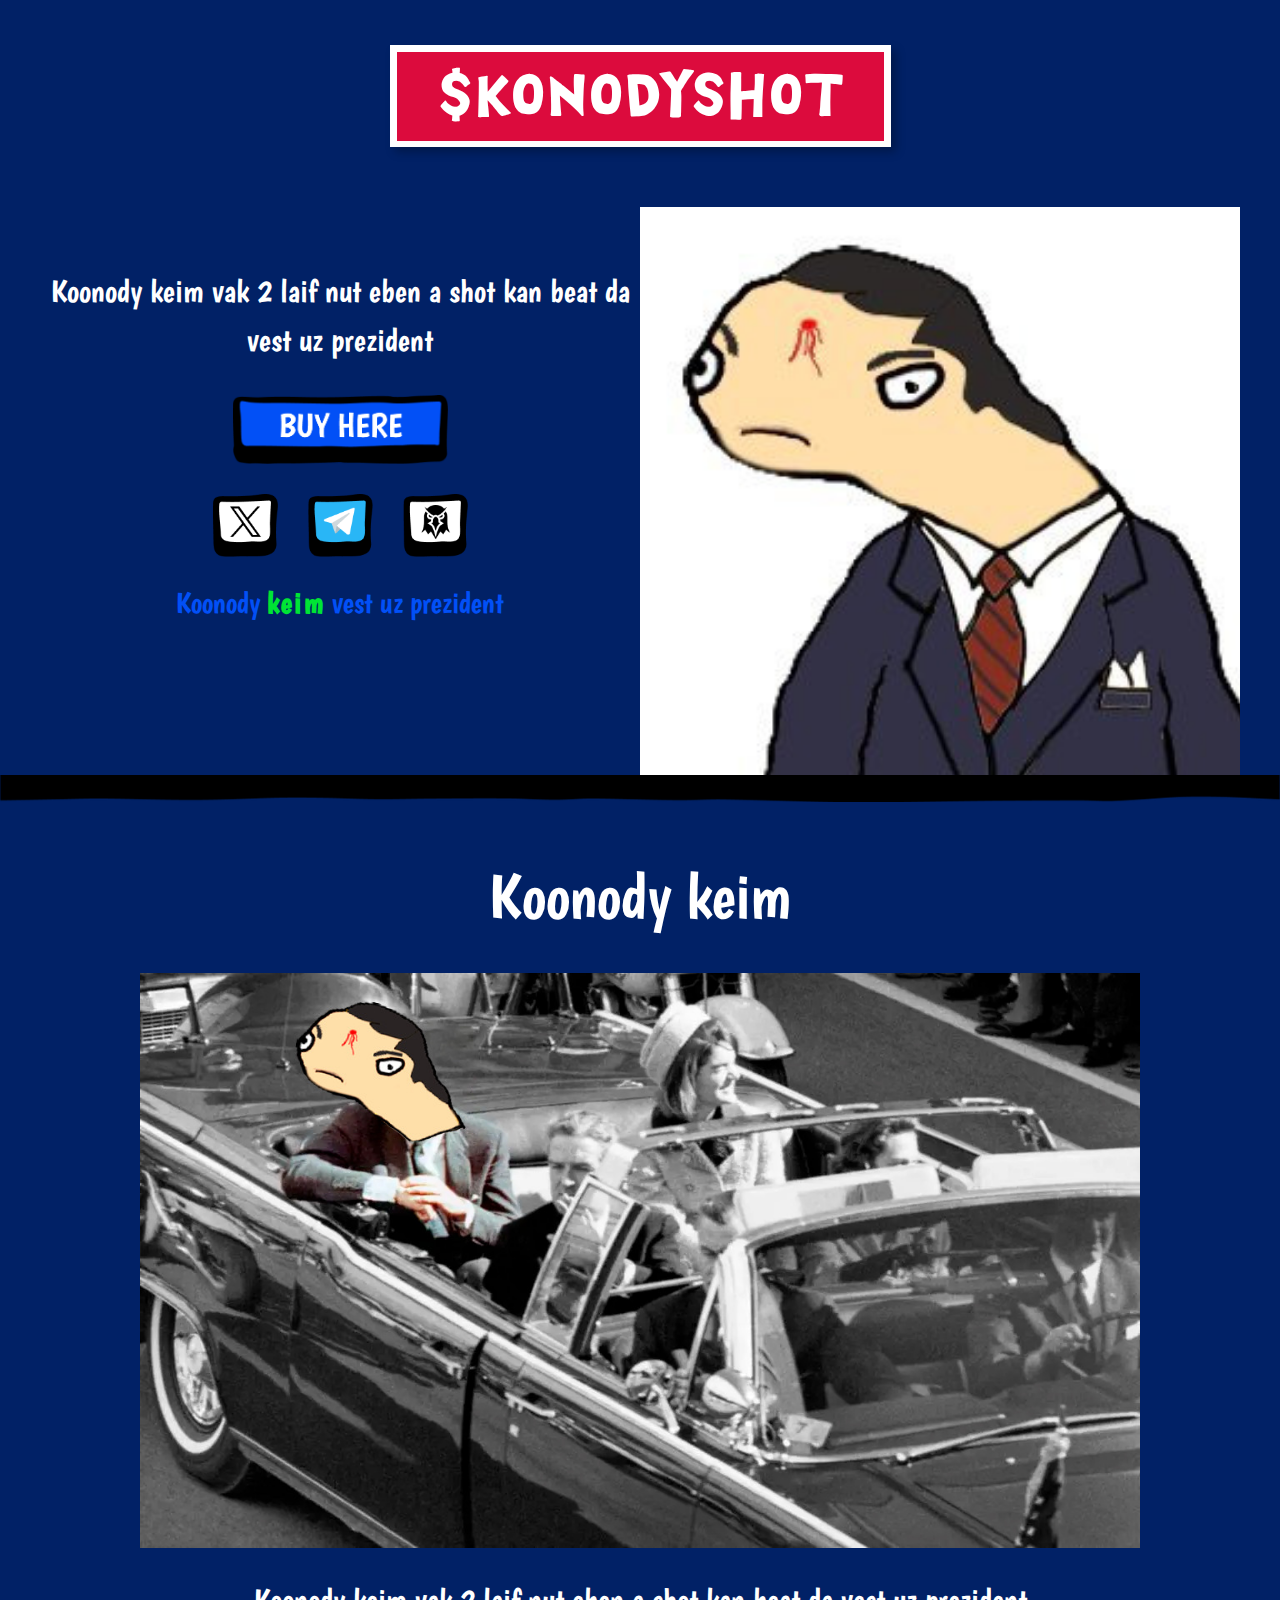
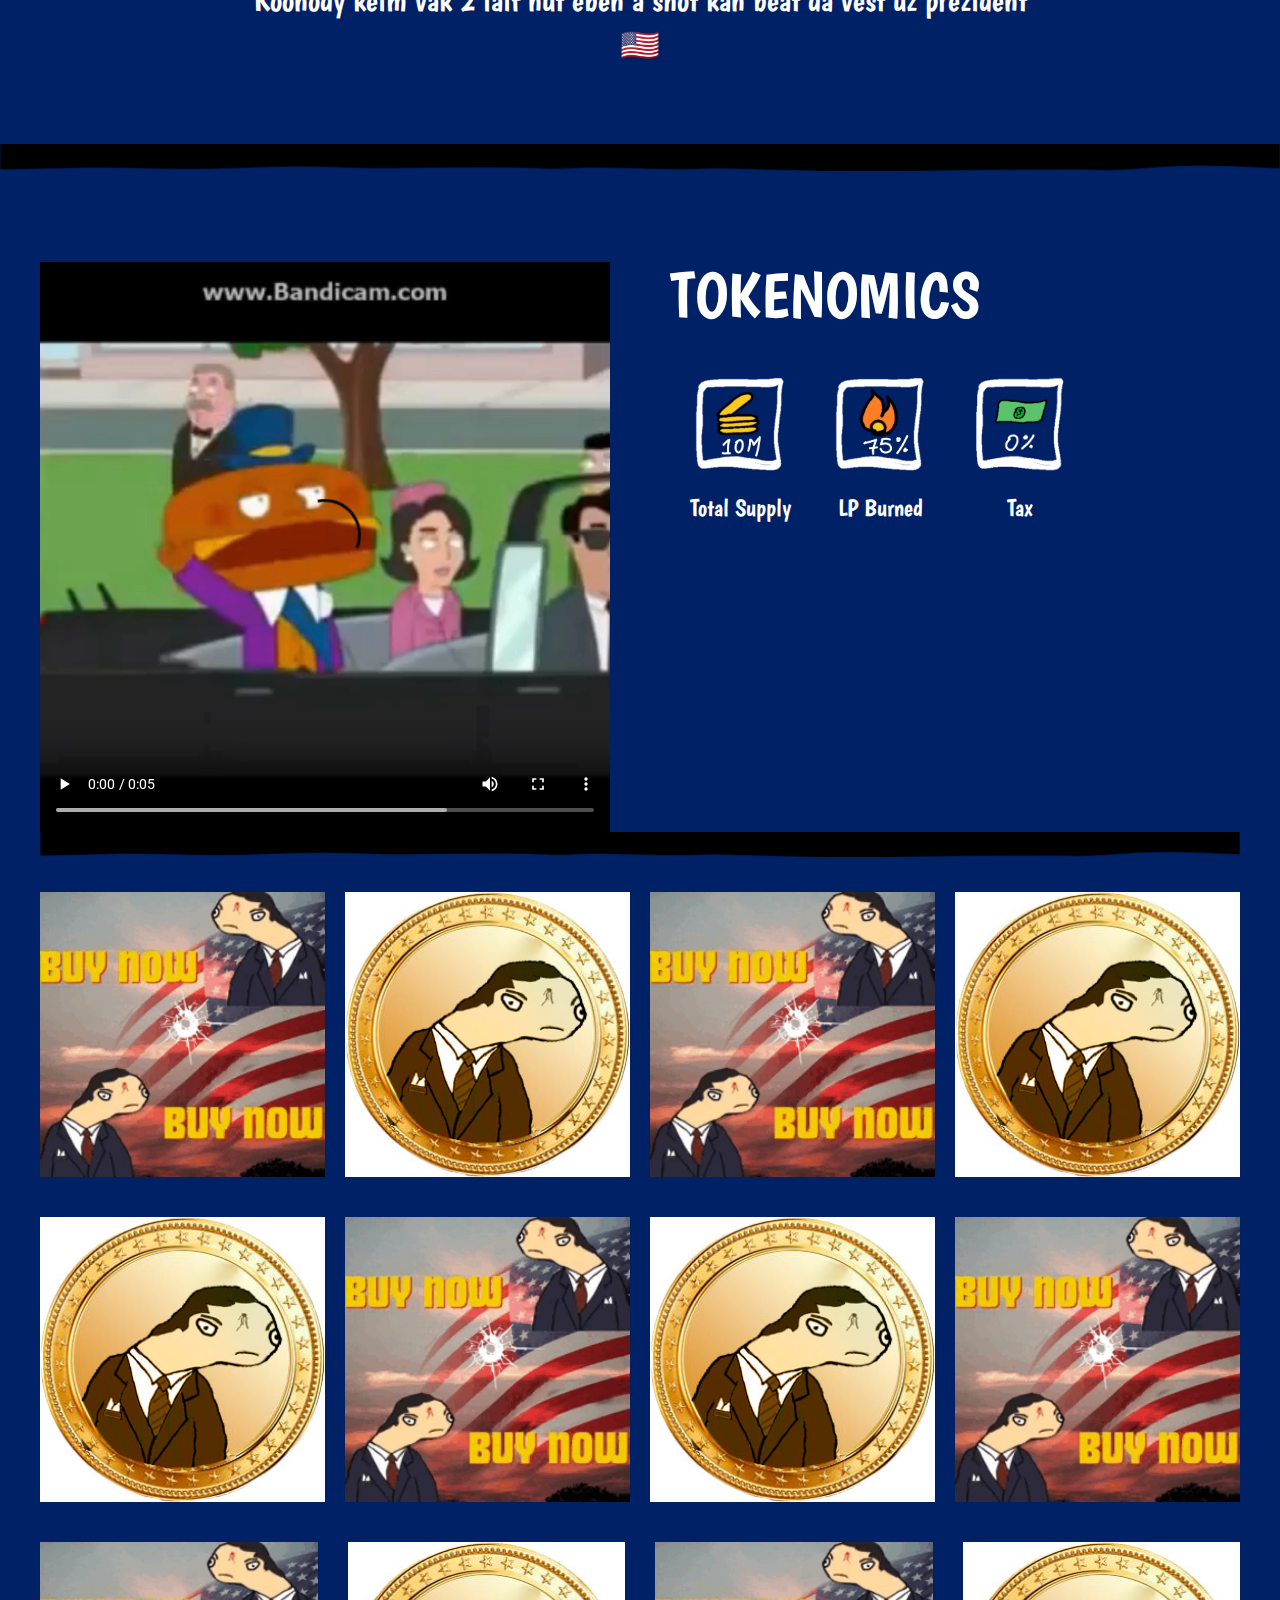
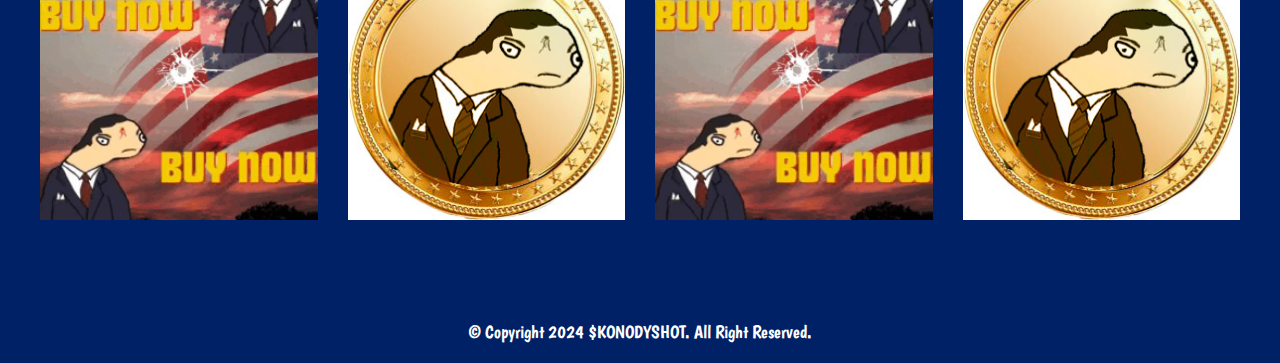
==== index.html @ bd37e70f "Add files via upload" ====
<!DOCTYPE html>
<html lang="en-US">


<!-- Added by HTTrack --><meta http-equiv="content-type" content="text/html;charset=UTF-8" /><!-- /Added by HTTrack -->
<head>
	<meta charset="UTF-8">
		<title>MAGAPUMP &#8211; Donald Pump</title>
<meta name='robots' content='max-image-preview:large' />
<link rel="alternate" type="application/rss+xml" title="MAGAPUMP &raquo; Feed" href="feed/index.html" />
<link rel="alternate" type="application/rss+xml" title="MAGAPUMP &raquo; Comments Feed" href="comments/feed/index.html" />
<script>
window._wpemojiSettings = {"baseUrl":"https:\/\/s.w.org\/images\/core\/emoji\/14.0.0\/72x72\/","ext":".png","svgUrl":"https:\/\/s.w.org\/images\/core\/emoji\/14.0.0\/svg\/","svgExt":".svg","source":{"concatemoji":"https:\/\/magapump.wtf\/wp-includes\/js\/wp-emoji-release.min.js?ver=6.4.3"}};
/*! This file is auto-generated */
!function(i,n){var o,s,e;function c(e){try{var t={supportTests:e,timestamp:(new Date).valueOf()};sessionStorage.setItem(o,JSON.stringify(t))}catch(e){}}function p(e,t,n){e.clearRect(0,0,e.canvas.width,e.canvas.height),e.fillText(t,0,0);var t=new Uint32Array(e.getImageData(0,0,e.canvas.width,e.canvas.height).data),r=(e.clearRect(0,0,e.canvas.width,e.canvas.height),e.fillText(n,0,0),new Uint32Array(e.getImageData(0,0,e.canvas.width,e.canvas.height).data));return t.every(function(e,t){return e===r[t]})}function u(e,t,n){switch(t){case"flag":return n(e,"\ud83c\udff3\ufe0f\u200d\u26a7\ufe0f","\ud83c\udff3\ufe0f\u200b\u26a7\ufe0f")?!1:!n(e,"\ud83c\uddfa\ud83c\uddf3","\ud83c\uddfa\u200b\ud83c\uddf3")&&!n(e,"\ud83c\udff4\udb40\udc67\udb40\udc62\udb40\udc65\udb40\udc6e\udb40\udc67\udb40\udc7f","\ud83c\udff4\u200b\udb40\udc67\u200b\udb40\udc62\u200b\udb40\udc65\u200b\udb40\udc6e\u200b\udb40\udc67\u200b\udb40\udc7f");case"emoji":return!n(e,"\ud83e\udef1\ud83c\udffb\u200d\ud83e\udef2\ud83c\udfff","\ud83e\udef1\ud83c\udffb\u200b\ud83e\udef2\ud83c\udfff")}return!1}function f(e,t,n){var r="undefined"!=typeof WorkerGlobalScope&&self instanceof WorkerGlobalScope?new OffscreenCanvas(300,150):i.createElement("canvas"),a=r.getContext("2d",{willReadFrequently:!0}),o=(a.textBaseline="top",a.font="600 32px Arial",{});return e.forEach(function(e){o[e]=t(a,e,n)}),o}function t(e){var t=i.createElement("script");t.src=e,t.defer=!0,i.head.appendChild(t)}"undefined"!=typeof Promise&&(o="wpEmojiSettingsSupports",s=["flag","emoji"],n.supports={everything:!0,everythingExceptFlag:!0},e=new Promise(function(e){i.addEventListener("DOMContentLoaded",e,{once:!0})}),new Promise(function(t){var n=function(){try{var e=JSON.parse(sessionStorage.getItem(o));if("object"==typeof e&&"number"==typeof e.timestamp&&(new Date).valueOf()<e.timestamp+604800&&"object"==typeof e.supportTests)return e.supportTests}catch(e){}return null}();if(!n){if("undefined"!=typeof Worker&&"undefined"!=typeof OffscreenCanvas&&"undefined"!=typeof URL&&URL.createObjectURL&&"undefined"!=typeof Blob)try{var e="postMessage("+f.toString()+"("+[JSON.stringify(s),u.toString(),p.toString()].join(",")+"));",r=new Blob([e],{type:"text/javascript"}),a=new Worker(URL.createObjectURL(r),{name:"wpTestEmojiSupports"});return void(a.onmessage=function(e){c(n=e.data),a.terminate(),t(n)})}catch(e){}c(n=f(s,u,p))}t(n)}).then(function(e){for(var t in e)n.supports[t]=e[t],n.supports.everything=n.supports.everything&&n.supports[t],"flag"!==t&&(n.supports.everythingExceptFlag=n.supports.everythingExceptFlag&&n.supports[t]);n.supports.everythingExceptFlag=n.supports.everythingExceptFlag&&!n.supports.flag,n.DOMReady=!1,n.readyCallback=function(){n.DOMReady=!0}}).then(function(){return e}).then(function(){var e;n.supports.everything||(n.readyCallback(),(e=n.source||{}).concatemoji?t(e.concatemoji):e.wpemoji&&e.twemoji&&(t(e.twemoji),t(e.wpemoji)))}))}((window,document),window._wpemojiSettings);
</script>
<style id='wp-emoji-styles-inline-css'>

	img.wp-smiley, img.emoji {
		display: inline !important;
		border: none !important;
		box-shadow: none !important;
		height: 1em !important;
		width: 1em !important;
		margin: 0 0.07em !important;
		vertical-align: -0.1em !important;
		background: none !important;
		padding: 0 !important;
	}
</style>
<style id='classic-theme-styles-inline-css'>
/*! This file is auto-generated */
.wp-block-button__link{color:#fff;background-color:#32373c;border-radius:9999px;box-shadow:none;text-decoration:none;padding:calc(.667em + 2px) calc(1.333em + 2px);font-size:1.125em}.wp-block-file__button{background:#32373c;color:#fff;text-decoration:none}
</style>
<style id='global-styles-inline-css'>
body{--wp--preset--color--black: #000000;--wp--preset--color--cyan-bluish-gray: #abb8c3;--wp--preset--color--white: #ffffff;--wp--preset--color--pale-pink: #f78da7;--wp--preset--color--vivid-red: #cf2e2e;--wp--preset--color--luminous-vivid-orange: #ff6900;--wp--preset--color--luminous-vivid-amber: #fcb900;--wp--preset--color--light-green-cyan: #7bdcb5;--wp--preset--color--vivid-green-cyan: #00d084;--wp--preset--color--pale-cyan-blue: #8ed1fc;--wp--preset--color--vivid-cyan-blue: #0693e3;--wp--preset--color--vivid-purple: #9b51e0;--wp--preset--gradient--vivid-cyan-blue-to-vivid-purple: linear-gradient(135deg,rgba(6,147,227,1) 0%,rgb(155,81,224) 100%);--wp--preset--gradient--light-green-cyan-to-vivid-green-cyan: linear-gradient(135deg,rgb(122,220,180) 0%,rgb(0,208,130) 100%);--wp--preset--gradient--luminous-vivid-amber-to-luminous-vivid-orange: linear-gradient(135deg,rgba(252,185,0,1) 0%,rgba(255,105,0,1) 100%);--wp--preset--gradient--luminous-vivid-orange-to-vivid-red: linear-gradient(135deg,rgba(255,105,0,1) 0%,rgb(207,46,46) 100%);--wp--preset--gradient--very-light-gray-to-cyan-bluish-gray: linear-gradient(135deg,rgb(238,238,238) 0%,rgb(169,184,195) 100%);--wp--preset--gradient--cool-to-warm-spectrum: linear-gradient(135deg,rgb(74,234,220) 0%,rgb(151,120,209) 20%,rgb(207,42,186) 40%,rgb(238,44,130) 60%,rgb(251,105,98) 80%,rgb(254,248,76) 100%);--wp--preset--gradient--blush-light-purple: linear-gradient(135deg,rgb(255,206,236) 0%,rgb(152,150,240) 100%);--wp--preset--gradient--blush-bordeaux: linear-gradient(135deg,rgb(254,205,165) 0%,rgb(254,45,45) 50%,rgb(107,0,62) 100%);--wp--preset--gradient--luminous-dusk: linear-gradient(135deg,rgb(255,203,112) 0%,rgb(199,81,192) 50%,rgb(65,88,208) 100%);--wp--preset--gradient--pale-ocean: linear-gradient(135deg,rgb(255,245,203) 0%,rgb(182,227,212) 50%,rgb(51,167,181) 100%);--wp--preset--gradient--electric-grass: linear-gradient(135deg,rgb(202,248,128) 0%,rgb(113,206,126) 100%);--wp--preset--gradient--midnight: linear-gradient(135deg,rgb(2,3,129) 0%,rgb(40,116,252) 100%);--wp--preset--font-size--small: 13px;--wp--preset--font-size--medium: 20px;--wp--preset--font-size--large: 36px;--wp--preset--font-size--x-large: 42px;--wp--preset--spacing--20: 0.44rem;--wp--preset--spacing--30: 0.67rem;--wp--preset--spacing--40: 1rem;--wp--preset--spacing--50: 1.5rem;--wp--preset--spacing--60: 2.25rem;--wp--preset--spacing--70: 3.38rem;--wp--preset--spacing--80: 5.06rem;--wp--preset--shadow--natural: 6px 6px 9px rgba(0, 0, 0, 0.2);--wp--preset--shadow--deep: 12px 12px 50px rgba(0, 0, 0, 0.4);--wp--preset--shadow--sharp: 6px 6px 0px rgba(0, 0, 0, 0.2);--wp--preset--shadow--outlined: 6px 6px 0px -3px rgba(255, 255, 255, 1), 6px 6px rgba(0, 0, 0, 1);--wp--preset--shadow--crisp: 6px 6px 0px rgba(0, 0, 0, 1);}:where(.is-layout-flex){gap: 0.5em;}:where(.is-layout-grid){gap: 0.5em;}body .is-layout-flow > .alignleft{float: left;margin-inline-start: 0;margin-inline-end: 2em;}body .is-layout-flow > .alignright{float: right;margin-inline-start: 2em;margin-inline-end: 0;}body .is-layout-flow > .aligncenter{margin-left: auto !important;margin-right: auto !important;}body .is-layout-constrained > .alignleft{float: left;margin-inline-start: 0;margin-inline-end: 2em;}body .is-layout-constrained > .alignright{float: right;margin-inline-start: 2em;margin-inline-end: 0;}body .is-layout-constrained > .aligncenter{margin-left: auto !important;margin-right: auto !important;}body .is-layout-constrained > :where(:not(.alignleft):not(.alignright):not(.alignfull)){max-width: var(--wp--style--global--content-size);margin-left: auto !important;margin-right: auto !important;}body .is-layout-constrained > .alignwide{max-width: var(--wp--style--global--wide-size);}body .is-layout-flex{display: flex;}body .is-layout-flex{flex-wrap: wrap;align-items: center;}body .is-layout-flex > *{margin: 0;}body .is-layout-grid{display: grid;}body .is-layout-grid > *{margin: 0;}:where(.wp-block-columns.is-layout-flex){gap: 2em;}:where(.wp-block-columns.is-layout-grid){gap: 2em;}:where(.wp-block-post-template.is-layout-flex){gap: 1.25em;}:where(.wp-block-post-template.is-layout-grid){gap: 1.25em;}.has-black-color{color: var(--wp--preset--color--black) !important;}.has-cyan-bluish-gray-color{color: var(--wp--preset--color--cyan-bluish-gray) !important;}.has-white-color{color: var(--wp--preset--color--white) !important;}.has-pale-pink-color{color: var(--wp--preset--color--pale-pink) !important;}.has-vivid-red-color{color: var(--wp--preset--color--vivid-red) !important;}.has-luminous-vivid-orange-color{color: var(--wp--preset--color--luminous-vivid-orange) !important;}.has-luminous-vivid-amber-color{color: var(--wp--preset--color--luminous-vivid-amber) !important;}.has-light-green-cyan-color{color: var(--wp--preset--color--light-green-cyan) !important;}.has-vivid-green-cyan-color{color: var(--wp--preset--color--vivid-green-cyan) !important;}.has-pale-cyan-blue-color{color: var(--wp--preset--color--pale-cyan-blue) !important;}.has-vivid-cyan-blue-color{color: var(--wp--preset--color--vivid-cyan-blue) !important;}.has-vivid-purple-color{color: var(--wp--preset--color--vivid-purple) !important;}.has-black-background-color{background-color: var(--wp--preset--color--black) !important;}.has-cyan-bluish-gray-background-color{background-color: var(--wp--preset--color--cyan-bluish-gray) !important;}.has-white-background-color{background-color: var(--wp--preset--color--white) !important;}.has-pale-pink-background-color{background-color: var(--wp--preset--color--pale-pink) !important;}.has-vivid-red-background-color{background-color: var(--wp--preset--color--vivid-red) !important;}.has-luminous-vivid-orange-background-color{background-color: var(--wp--preset--color--luminous-vivid-orange) !important;}.has-luminous-vivid-amber-background-color{background-color: var(--wp--preset--color--luminous-vivid-amber) !important;}.has-light-green-cyan-background-color{background-color: var(--wp--preset--color--light-green-cyan) !important;}.has-vivid-green-cyan-background-color{background-color: var(--wp--preset--color--vivid-green-cyan) !important;}.has-pale-cyan-blue-background-color{background-color: var(--wp--preset--color--pale-cyan-blue) !important;}.has-vivid-cyan-blue-background-color{background-color: var(--wp--preset--color--vivid-cyan-blue) !important;}.has-vivid-purple-background-color{background-color: var(--wp--preset--color--vivid-purple) !important;}.has-black-border-color{border-color: var(--wp--preset--color--black) !important;}.has-cyan-bluish-gray-border-color{border-color: var(--wp--preset--color--cyan-bluish-gray) !important;}.has-white-border-color{border-color: var(--wp--preset--color--white) !important;}.has-pale-pink-border-color{border-color: var(--wp--preset--color--pale-pink) !important;}.has-vivid-red-border-color{border-color: var(--wp--preset--color--vivid-red) !important;}.has-luminous-vivid-orange-border-color{border-color: var(--wp--preset--color--luminous-vivid-orange) !important;}.has-luminous-vivid-amber-border-color{border-color: var(--wp--preset--color--luminous-vivid-amber) !important;}.has-light-green-cyan-border-color{border-color: var(--wp--preset--color--light-green-cyan) !important;}.has-vivid-green-cyan-border-color{border-color: var(--wp--preset--color--vivid-green-cyan) !important;}.has-pale-cyan-blue-border-color{border-color: var(--wp--preset--color--pale-cyan-blue) !important;}.has-vivid-cyan-blue-border-color{border-color: var(--wp--preset--color--vivid-cyan-blue) !important;}.has-vivid-purple-border-color{border-color: var(--wp--preset--color--vivid-purple) !important;}.has-vivid-cyan-blue-to-vivid-purple-gradient-background{background: var(--wp--preset--gradient--vivid-cyan-blue-to-vivid-purple) !important;}.has-light-green-cyan-to-vivid-green-cyan-gradient-background{background: var(--wp--preset--gradient--light-green-cyan-to-vivid-green-cyan) !important;}.has-luminous-vivid-amber-to-luminous-vivid-orange-gradient-background{background: var(--wp--preset--gradient--luminous-vivid-amber-to-luminous-vivid-orange) !important;}.has-luminous-vivid-orange-to-vivid-red-gradient-background{background: var(--wp--preset--gradient--luminous-vivid-orange-to-vivid-red) !important;}.has-very-light-gray-to-cyan-bluish-gray-gradient-background{background: var(--wp--preset--gradient--very-light-gray-to-cyan-bluish-gray) !important;}.has-cool-to-warm-spectrum-gradient-background{background: var(--wp--preset--gradient--cool-to-warm-spectrum) !important;}.has-blush-light-purple-gradient-background{background: var(--wp--preset--gradient--blush-light-purple) !important;}.has-blush-bordeaux-gradient-background{background: var(--wp--preset--gradient--blush-bordeaux) !important;}.has-luminous-dusk-gradient-background{background: var(--wp--preset--gradient--luminous-dusk) !important;}.has-pale-ocean-gradient-background{background: var(--wp--preset--gradient--pale-ocean) !important;}.has-electric-grass-gradient-background{background: var(--wp--preset--gradient--electric-grass) !important;}.has-midnight-gradient-background{background: var(--wp--preset--gradient--midnight) !important;}.has-small-font-size{font-size: var(--wp--preset--font-size--small) !important;}.has-medium-font-size{font-size: var(--wp--preset--font-size--medium) !important;}.has-large-font-size{font-size: var(--wp--preset--font-size--large) !important;}.has-x-large-font-size{font-size: var(--wp--preset--font-size--x-large) !important;}
.wp-block-navigation a:where(:not(.wp-element-button)){color: inherit;}
:where(.wp-block-post-template.is-layout-flex){gap: 1.25em;}:where(.wp-block-post-template.is-layout-grid){gap: 1.25em;}
:where(.wp-block-columns.is-layout-flex){gap: 2em;}:where(.wp-block-columns.is-layout-grid){gap: 2em;}
.wp-block-pullquote{font-size: 1.5em;line-height: 1.6;}
</style>
<link rel='stylesheet' id='hello-elementor-css' href='wp-content/themes/hello-elementor/style.min41fe.css?ver=3.0.1' media='all' />
<link rel='stylesheet' id='hello-elementor-theme-style-css' href='wp-content/themes/hello-elementor/theme.min41fe.css?ver=3.0.1' media='all' />
<link rel='stylesheet' id='hello-elementor-header-footer-css' href='wp-content/themes/hello-elementor/header-footer.min41fe.css?ver=3.0.1' media='all' />
<link rel='stylesheet' id='elementor-frontend-css' href='wp-content/plugins/elementor/assets/css/frontend-lite.min6e54.css?ver=3.19.4' media='all' />
<link rel='stylesheet' id='elementor-post-11-css' href='wp-content/uploads/elementor/css/post-114b85.css?ver=1712660094' media='all' />
<link rel='stylesheet' id='swiper-css' href='wp-content/plugins/elementor/assets/lib/swiper/v8/css/swiper.min94a4.css?ver=8.4.5' media='all' />
<link rel='stylesheet' id='elementor-pro-css' href='wp-content/plugins/elementor-pro/assets/css/frontend-lite.min34a7.css?ver=3.19.2' media='all' />
<link rel='stylesheet' id='elementor-global-css' href='wp-content/uploads/elementor/css/global4b85.css?ver=1712660094' media='all' />
<link rel='stylesheet' id='elementor-post-8-css' href='wp-content/uploads/elementor/css/post-84b85.css?ver=1712660094' media='all' />
<link rel='stylesheet' id='hello-elementor-child-style-css' href='wp-content/themes/hello-theme-child-master/style001e.css?ver=2.0.0' media='all' />
<link rel='stylesheet' id='google-fonts-1-css' href='https://fonts.googleapis.com/css?family=Roboto%3A100%2C100italic%2C200%2C200italic%2C300%2C300italic%2C400%2C400italic%2C500%2C500italic%2C600%2C600italic%2C700%2C700italic%2C800%2C800italic%2C900%2C900italic%7CRoboto+Slab%3A100%2C100italic%2C200%2C200italic%2C300%2C300italic%2C400%2C400italic%2C500%2C500italic%2C600%2C600italic%2C700%2C700italic%2C800%2C800italic%2C900%2C900italic%7CBoogaloo%3A100%2C100italic%2C200%2C200italic%2C300%2C300italic%2C400%2C400italic%2C500%2C500italic%2C600%2C600italic%2C700%2C700italic%2C800%2C800italic%2C900%2C900italic&amp;display=swap&amp;ver=6.4.3' media='all' />
<link rel="preconnect" href="https://fonts.gstatic.com/" crossorigin><link rel="https://api.w.org/" href="wp-json/index.html" /><link rel="alternate" type="application/json" href="wp-json/wp/v2/pages/8.json" /><link rel="EditURI" type="application/rsd+xml" title="RSD" href="xmlrpc0db0.php?rsd" />
<meta name="generator" content="WordPress 6.4.3" />
<link rel="canonical" href="index.html" />
<link rel='shortlink' href='index.html' />
<link rel="alternate" type="application/json+oembed" href="wp-json/oembed/1.0/embedca41.json?url=https%3A%2F%2Fmagapump.wtf%2F" />
<link rel="alternate" type="text/xml+oembed" href="wp-json/oembed/1.0/embed801a?url=https%3A%2F%2Fmagapump.wtf%2F&amp;format=xml" />
<meta name="generator" content="Elementor 3.19.4; features: e_optimized_assets_loading, e_optimized_css_loading, e_font_icon_svg, additional_custom_breakpoints, block_editor_assets_optimize, e_image_loading_optimization; settings: css_print_method-external, google_font-enabled, font_display-swap">
<link rel="icon" href="wp-content/uploads/2024/04/logo-1-1.png" sizes="32x32" />
<link rel="icon" href="wp-content/uploads/2024/04/logo-1-1.png" sizes="192x192" />
<link rel="apple-touch-icon" href="wp-content/uploads/2024/04/logo-1-1.png" />
<meta name="msapplication-TileImage" content="https://magapump.wtf/wp-content/uploads/2024/04/logo-1-1.png" />
	<meta name="viewport" content="width=device-width, initial-scale=1.0, viewport-fit=cover" /></head>
<body class="home page-template page-template-elementor_canvas page page-id-8 wp-custom-logo elementor-default elementor-template-canvas elementor-kit-11 elementor-page elementor-page-8">
			<div data-elementor-type="wp-page" data-elementor-id="8" class="elementor elementor-8" data-elementor-post-type="page">
				<div class="elementor-element elementor-element-1071199 e-flex e-con-boxed e-con e-parent" data-id="1071199" data-element_type="container" data-settings="{&quot;background_background&quot;:&quot;classic&quot;,&quot;content_width&quot;:&quot;boxed&quot;}" data-core-v316-plus="true">
					<div class="e-con-inner">
				<div class="elementor-element elementor-element-340c7c5 elementor-widget__width-auto elementor-invisible elementor-widget elementor-widget-heading" data-id="340c7c5" data-element_type="widget" data-settings="{&quot;_animation&quot;:&quot;rubberBand&quot;}" data-widget_type="heading.default">
				<div class="elementor-widget-container">
			<style>/*! elementor - v3.19.0 - 28-02-2024 */
.elementor-heading-title{padding:0;margin:0;line-height:1}.elementor-widget-heading .elementor-heading-title[class*=elementor-size-]>a{color:inherit;font-size:inherit;line-height:inherit}.elementor-widget-heading .elementor-heading-title.elementor-size-small{font-size:15px}.elementor-widget-heading .elementor-heading-title.elementor-size-medium{font-size:19px}.elementor-widget-heading .elementor-heading-title.elementor-size-large{font-size:29px}.elementor-widget-heading .elementor-heading-title.elementor-size-xl{font-size:39px}.elementor-widget-heading .elementor-heading-title.elementor-size-xxl{font-size:59px}</style><h2 class="elementor-heading-title elementor-size-default">$KONODYSHOT


</h2>		</div>
				</div>
		<div class="elementor-element elementor-element-a74aba4 e-flex e-con-boxed e-con e-child" data-id="a74aba4" data-element_type="container" data-settings="{&quot;content_width&quot;:&quot;boxed&quot;}">
					<div class="e-con-inner">
		<div class="elementor-element elementor-element-86e2d4b e-con-full e-flex e-con e-child" data-id="86e2d4b" data-element_type="container" data-settings="{&quot;content_width&quot;:&quot;full&quot;}">
				<div class="elementor-element elementor-element-94b6834 elementor-widget__width-inherit elementor-widget-mobile__width-inherit elementor-widget elementor-widget-heading" data-id="94b6834" data-element_type="widget" data-widget_type="heading.default">
				<div class="elementor-widget-container">
			<h2 class="elementor-heading-title elementor-size-default">Koonody keim vak 2 laif nut eben a shot kan beat da vest uz prezident</h2>		</div>
				</div>
				<div class="elementor-element elementor-element-8948351 elementor-invisible elementor-widget elementor-widget-image" data-id="8948351" data-element_type="widget" data-settings="{&quot;_animation&quot;:&quot;bounceIn&quot;}" data-widget_type="image.default">
				<div class="elementor-widget-container">
			<style>/*! elementor - v3.19.0 - 28-02-2024 */
.elementor-widget-image{text-align:center}.elementor-widget-image a{display:inline-block}.elementor-widget-image a img[src$=".svg"]{width:48px}.elementor-widget-image img{vertical-align:middle;display:inline-block}</style>											<a href="https://raydium.io/swap/" target="_blank">
							<img fetchpriority="high" decoding="async" width="459" height="147" src="wp-content/uploads/2024/03/trumpinme-CTA.png" class="elementor-animation-shrink attachment-large size-large wp-image-90" alt="" srcset="" sizes="(max-width: 459px) 100vw, 459px" />								</a>
													</div>
				</div>
		<div class="elementor-element elementor-element-54f4ca2 e-flex e-con-boxed e-con e-child" data-id="54f4ca2" data-element_type="container" data-settings="{&quot;content_width&quot;:&quot;boxed&quot;}">
					<div class="e-con-inner">
				<div class="elementor-element elementor-element-4c1f97d elementor-widget__width-auto elementor-widget elementor-widget-image" data-id="4c1f97d" data-element_type="widget" data-widget_type="image.default">
				<div class="elementor-widget-container">
														<a href="https://twitter.com/koonodyshotSol" target="_blank">
							<img decoding="async" width="94" height="92" src="wp-content/uploads/2024/03/icon01.png" class="elementor-animation-shrink attachment-large size-large wp-image-87" alt="" />								</a>
													</div>
				</div>
				<div class="elementor-element elementor-element-4e89827 elementor-widget__width-auto elementor-widget elementor-widget-image" data-id="4e89827" data-element_type="widget" data-widget_type="image.default">
				<div class="elementor-widget-container">
														<a href="https://t.me/koonodyshotSol" target="_blank">
							<img decoding="async" width="95" height="92" src="wp-content/uploads/2024/03/icon03.png" class="elementor-animation-shrink attachment-large size-large wp-image-88" alt="" />								</a>
													</div>
				</div>
				<div class="elementor-element elementor-element-5e4f6a5 elementor-widget__width-auto elementor-widget elementor-widget-image" data-id="5e4f6a5" data-element_type="widget" data-widget_type="image.default">
				<div class="elementor-widget-container">
														<a href="https://dexscreener.com/solana" target="_blank">
							<img loading="lazy" decoding="async" width="95" height="92" src="wp-content/uploads/2024/03/icon04.png" class="elementor-animation-shrink attachment-large size-large wp-image-89" alt="" />								</a>
													</div>
				</div>
					</div>
				</div>
				<div class="elementor-element elementor-element-287e4c1 elementor-headline--style-highlight elementor-widget elementor-widget-animated-headline" data-id="287e4c1" data-element_type="widget" data-settings="{&quot;marker&quot;:&quot;curly&quot;,&quot;highlighted_text&quot;:&quot;green &quot;,&quot;headline_style&quot;:&quot;highlight&quot;,&quot;loop&quot;:&quot;yes&quot;,&quot;highlight_animation_duration&quot;:1200,&quot;highlight_iteration_delay&quot;:8000}" data-widget_type="animated-headline.default">
				<div class="elementor-widget-container">
			<link rel="stylesheet" href="wp-content/plugins/elementor-pro/assets/css/widget-animated-headline.min.css">		<h3 class="elementor-headline">
					<span class="elementor-headline-plain-text elementor-headline-text-wrapper">Koonody</span>
				<span class="elementor-headline-dynamic-wrapper elementor-headline-text-wrapper">
					<span class="elementor-headline-dynamic-text elementor-headline-text-active">keim </span>
				</span>
					<span class="elementor-headline-plain-text elementor-headline-text-wrapper"> vest uz prezident</span>
					</h3>
				</div>
				</div>
				</div>
		<div class="elementor-element elementor-element-878505c e-con-full e-flex e-con e-child" data-id="878505c" data-element_type="container" data-settings="{&quot;content_width&quot;:&quot;full&quot;}">
				<div class="elementor-element elementor-element-5ad4170 premium-floating-effects-yes elementor-widget elementor-widget-image" data-id="5ad4170" data-element_type="widget" data-settings="{&quot;premium_fe_scale_switcher&quot;:&quot;yes&quot;,&quot;premium_fe_Xscale&quot;:{&quot;unit&quot;:&quot;px&quot;,&quot;size&quot;:&quot;&quot;,&quot;sizes&quot;:{&quot;from&quot;:1,&quot;to&quot;:1.1}},&quot;premium_fe_Yscale&quot;:{&quot;unit&quot;:&quot;px&quot;,&quot;size&quot;:&quot;&quot;,&quot;sizes&quot;:{&quot;from&quot;:1,&quot;to&quot;:1.1}},&quot;premium_fe_Xscale_tablet&quot;:{&quot;unit&quot;:&quot;px&quot;,&quot;size&quot;:&quot;&quot;,&quot;sizes&quot;:[]},&quot;premium_fe_Xscale_mobile&quot;:{&quot;unit&quot;:&quot;px&quot;,&quot;size&quot;:&quot;&quot;,&quot;sizes&quot;:[]},&quot;premium_fe_Yscale_tablet&quot;:{&quot;unit&quot;:&quot;px&quot;,&quot;size&quot;:&quot;&quot;,&quot;sizes&quot;:[]},&quot;premium_fe_Yscale_mobile&quot;:{&quot;unit&quot;:&quot;px&quot;,&quot;size&quot;:&quot;&quot;,&quot;sizes&quot;:[]},&quot;premium_fe_scale_duration&quot;:{&quot;unit&quot;:&quot;px&quot;,&quot;size&quot;:1000,&quot;sizes&quot;:[]},&quot;premium_fe_scale_delay&quot;:{&quot;unit&quot;:&quot;px&quot;,&quot;size&quot;:&quot;&quot;,&quot;sizes&quot;:[]},&quot;premium_fe_direction&quot;:&quot;alternate&quot;,&quot;premium_fe_loop&quot;:&quot;default&quot;,&quot;premium_fe_easing&quot;:&quot;easeInOutSine&quot;}" data-widget_type="image.default">
				<div class="elementor-widget-container">
													<img loading="lazy" decoding="async" width="640" height="640" src="wp-content/uploads/2024/04/logo.jpg" class="attachment-large size-large wp-image-327" alt="" srcset="" sizes="(max-width: 640px) 100vw, 640px" />													</div>
				</div>
				</div>
					</div>
				</div>
					</div>
				</div>
		<div class="elementor-element elementor-element-0635efc e-flex e-con-boxed e-con e-parent" data-id="0635efc" data-element_type="container" data-settings="{&quot;background_background&quot;:&quot;classic&quot;,&quot;content_width&quot;:&quot;boxed&quot;}" data-core-v316-plus="true">
					<div class="e-con-inner">
		<div class="elementor-element elementor-element-68ad12c e-flex e-con-boxed e-con e-child" data-id="68ad12c" data-element_type="container" data-settings="{&quot;content_width&quot;:&quot;boxed&quot;}">
					<div class="e-con-inner">
				<div class="elementor-element elementor-element-0a43122 elementor-widget elementor-widget-heading" data-id="0a43122" data-element_type="widget" data-widget_type="heading.default">
				<div class="elementor-widget-container">
			<h2 class="elementor-heading-title elementor-size-default">Koonody keim</h2>		</div>
				</div>
				<div class="elementor-element elementor-element-dcc616d elementor-widget elementor-widget-image" data-id="dcc616d" data-element_type="widget" data-widget_type="image.default">
				<div class="elementor-widget-container">
													<img loading="lazy" decoding="async" width="800" height="340" src="wp-content/uploads/2024/04/magapump-graph-1-1024x435.jpg" class="attachment-large size-large wp-image-357" alt="" srcset="" sizes="(max-width: 800px) 100vw, 800px" />													</div>
				</div>
				<div class="elementor-element elementor-element-3a1cec3 elementor-widget__width-initial elementor-widget elementor-widget-heading" data-id="3a1cec3" data-element_type="widget" data-widget_type="heading.default">
				<div class="elementor-widget-container">
			<h2 class="elementor-heading-title elementor-size-default">Koonody keim vak 2 laif nut eben a shot kan beat da vest uz prezident 🇺🇸</h2>		</div>
				</div>
					</div>
				</div>
					</div>
				</div>
		<div class="elementor-element elementor-element-c58f547 e-flex e-con-boxed e-con e-parent" data-id="c58f547" data-element_type="container" data-settings="{&quot;background_background&quot;:&quot;classic&quot;,&quot;content_width&quot;:&quot;boxed&quot;}" data-core-v316-plus="true">
					<div class="e-con-inner">
		<div class="elementor-element elementor-element-d12eb34 e-flex e-con-boxed e-con e-child" data-id="d12eb34" data-element_type="container" data-settings="{&quot;content_width&quot;:&quot;boxed&quot;}">
					<div class="e-con-inner">
				<div class="elementor-element elementor-element-118dba0 elementor-widget-tablet__width-initial elementor-widget elementor-widget-video" data-id="118dba0" data-element_type="widget" data-settings="{&quot;video_type&quot;:&quot;hosted&quot;,&quot;autoplay&quot;:&quot;yes&quot;,&quot;loop&quot;:&quot;yes&quot;,&quot;controls&quot;:&quot;yes&quot;}" data-widget_type="video.default">
				<div class="elementor-widget-container">
			<style>/*! elementor - v3.19.0 - 28-02-2024 */
.elementor-widget-video .elementor-widget-container{overflow:hidden;transform:translateZ(0)}.elementor-widget-video .elementor-wrapper{aspect-ratio:var(--video-aspect-ratio)}.elementor-widget-video .elementor-wrapper iframe,.elementor-widget-video .elementor-wrapper video{height:100%;width:100%;display:flex;border:none;background-color:#000}@supports not (aspect-ratio:1/1){.elementor-widget-video .elementor-wrapper{position:relative;overflow:hidden;height:0;padding-bottom:calc(100% / var(--video-aspect-ratio))}.elementor-widget-video .elementor-wrapper iframe,.elementor-widget-video .elementor-wrapper video{position:absolute;top:0;right:0;bottom:0;left:0}}.elementor-widget-video .elementor-open-inline .elementor-custom-embed-image-overlay{position:absolute;top:0;right:0;bottom:0;left:0;background-size:cover;background-position:50%}.elementor-widget-video .elementor-custom-embed-image-overlay{cursor:pointer;text-align:center}.elementor-widget-video .elementor-custom-embed-image-overlay:hover .elementor-custom-embed-play i{opacity:1}.elementor-widget-video .elementor-custom-embed-image-overlay img{display:block;width:100%;aspect-ratio:var(--video-aspect-ratio);-o-object-fit:cover;object-fit:cover;-o-object-position:center center;object-position:center center}@supports not (aspect-ratio:1/1){.elementor-widget-video .elementor-custom-embed-image-overlay{position:relative;overflow:hidden;height:0;padding-bottom:calc(100% / var(--video-aspect-ratio))}.elementor-widget-video .elementor-custom-embed-image-overlay img{position:absolute;top:0;right:0;bottom:0;left:0}}.elementor-widget-video .e-hosted-video .elementor-video{-o-object-fit:cover;object-fit:cover}.e-con-inner>.elementor-widget-video,.e-con>.elementor-widget-video{width:var(--container-widget-width);--flex-grow:var(--container-widget-flex-grow)}</style>		<div class="e-hosted-video elementor-wrapper elementor-open-inline">
					<video class="elementor-video" src="wp-content/uploads/2024/04/trump6.mp4" autoplay="" loop="" controls="" controlsList="nodownload"></video>
				</div>
				</div>
				</div>
					</div>
				</div>
		<div class="elementor-element elementor-element-05dd858 e-flex e-con-boxed e-con e-child" data-id="05dd858" data-element_type="container" data-settings="{&quot;content_width&quot;:&quot;boxed&quot;}">
					<div class="e-con-inner">
				<div class="elementor-element elementor-element-4536d4a elementor-widget elementor-widget-heading" data-id="4536d4a" data-element_type="widget" data-widget_type="heading.default">
				<div class="elementor-widget-container">
			<h2 class="elementor-heading-title elementor-size-default">TOKENOMICS</h2>		</div>
				</div>
		<div class="elementor-element elementor-element-fc48b57 e-flex e-con-boxed e-con e-child" data-id="fc48b57" data-element_type="container" data-settings="{&quot;content_width&quot;:&quot;boxed&quot;}">
					<div class="e-con-inner">
		<div class="elementor-element elementor-element-acb3982 e-flex e-con-boxed e-con e-child" data-id="acb3982" data-element_type="container" data-settings="{&quot;content_width&quot;:&quot;boxed&quot;}">
					<div class="e-con-inner">
				<div class="elementor-element elementor-element-7ce0965 elementor-widget elementor-widget-image" data-id="7ce0965" data-element_type="widget" data-widget_type="image.default">
				<div class="elementor-widget-container">
													<img loading="lazy" decoding="async" width="150" height="150" src="wp-content/uploads/2024/04/total-supply2.png" class="attachment-large size-large wp-image-388" alt="" />													</div>
				</div>
				<div class="elementor-element elementor-element-2582d3e elementor-widget elementor-widget-heading" data-id="2582d3e" data-element_type="widget" data-widget_type="heading.default">
				<div class="elementor-widget-container">
			<h2 class="elementor-heading-title elementor-size-default">Total Supply</h2>		</div>
				</div>
					</div>
				</div>
		<div class="elementor-element elementor-element-e357177 e-flex e-con-boxed e-con e-child" data-id="e357177" data-element_type="container" data-settings="{&quot;content_width&quot;:&quot;boxed&quot;}">
					<div class="e-con-inner">
				<div class="elementor-element elementor-element-06153d8 elementor-widget elementor-widget-image" data-id="06153d8" data-element_type="widget" data-widget_type="image.default">
				<div class="elementor-widget-container">
													<img loading="lazy" decoding="async" width="150" height="150" src="wp-content/uploads/2024/04/lpBurned2.png" class="attachment-large size-large wp-image-387" alt="" />													</div>
				</div>
				<div class="elementor-element elementor-element-a65c8e8 elementor-widget elementor-widget-heading" data-id="a65c8e8" data-element_type="widget" data-widget_type="heading.default">
				<div class="elementor-widget-container">
			<h2 class="elementor-heading-title elementor-size-default">LP Burned</h2>		</div>
				</div>
					</div>
				</div>
		<div class="elementor-element elementor-element-d9983cf e-flex e-con-boxed e-con e-child" data-id="d9983cf" data-element_type="container" data-settings="{&quot;content_width&quot;:&quot;boxed&quot;}">
					<div class="e-con-inner">
				<div class="elementor-element elementor-element-c2fb2b7 elementor-widget elementor-widget-image" data-id="c2fb2b7" data-element_type="widget" data-widget_type="image.default">
				<div class="elementor-widget-container">
													<img loading="lazy" decoding="async" width="256" height="256" src="wp-content/uploads/2024/03/tax.png" class="attachment-large size-large wp-image-182" alt="" srcset="" sizes="(max-width: 256px) 100vw, 256px" />													</div>
				</div>
				<div class="elementor-element elementor-element-2408c47 elementor-widget elementor-widget-heading" data-id="2408c47" data-element_type="widget" data-widget_type="heading.default">
				<div class="elementor-widget-container">
			<h2 class="elementor-heading-title elementor-size-default">Tax</h2>		</div>
				</div>
					</div>
				</div>
					</div>
				</div>
		<div class="elementor-element elementor-element-414f614 e-flex e-con-boxed e-con e-child" data-id="414f614" data-element_type="container" data-settings="{&quot;content_width&quot;:&quot;boxed&quot;}">
					<div class="e-con-inner">
				<div class="elementor-element elementor-element-50f2386 elementor-widget-mobile__width-inherit elementor-invisible elementor-widget elementor-widget-image" data-id="50f2386" data-element_type="widget" data-settings="{&quot;_animation&quot;:&quot;bounceIn&quot;}" data-widget_type="image.default">
				<div class="elementor-widget-container">
														<a href="https://raydium.io/swap/" target="_blank">
							<img fetchpriority="high" decoding="async" width="459" height="147" src="wp-content/uploads/2024/03/trumpinme-CTA.png" class="elementor-animation-shrink attachment-large size-large wp-image-90" alt="" srcset="" sizes="(max-width: 459px) 100vw, 459px" />								</a>
													</div>
				</div>
				<div class="elementor-element elementor-element-d9b33f9 elementor-widget__width-auto elementor-invisible elementor-widget elementor-widget-image" data-id="d9b33f9" data-element_type="widget" data-settings="{&quot;_animation&quot;:&quot;bounceIn&quot;}" data-widget_type="image.default">
				<div class="elementor-widget-container">
														<a href="https://twitter.com/koonodyshotSol" target="_blank">
							<img decoding="async" width="94" height="92" src="wp-content/uploads/2024/03/icon01.png" class="elementor-animation-shrink attachment-large size-large wp-image-87" alt="" />								</a>
													</div>
				</div>
				<div class="elementor-element elementor-element-ba213e6 elementor-widget__width-auto elementor-invisible elementor-widget elementor-widget-image" data-id="ba213e6" data-element_type="widget" data-settings="{&quot;_animation&quot;:&quot;bounceIn&quot;}" data-widget_type="image.default">
				<div class="elementor-widget-container">
														<a href="https://t.me/koonodyshotSol" target="_blank">
							<img decoding="async" width="95" height="92" src="wp-content/uploads/2024/03/icon03.png" class="elementor-animation-shrink attachment-large size-large wp-image-88" alt="" />								</a>
													</div>
				</div>
				<div class="elementor-element elementor-element-1e2400f elementor-widget__width-auto elementor-invisible elementor-widget elementor-widget-image" data-id="1e2400f" data-element_type="widget" data-settings="{&quot;_animation&quot;:&quot;bounceIn&quot;}" data-widget_type="image.default">
				<div class="elementor-widget-container">
														<a href="https://dexscreener.com/solana" target="_blank">
							<img loading="lazy" decoding="async" width="95" height="92" src="wp-content/uploads/2024/03/icon04.png" class="elementor-animation-shrink attachment-large size-large wp-image-89" alt="" />								</a>
													</div>
				</div>
					</div>
				</div>
					</div>
				</div>
					</div>
				</div>
		<div class="elementor-element elementor-element-6218c50 e-flex e-con-boxed e-con e-parent" data-id="6218c50" data-element_type="container" data-settings="{&quot;background_background&quot;:&quot;classic&quot;,&quot;content_width&quot;:&quot;boxed&quot;}" data-core-v316-plus="true">
					<div class="e-con-inner">
		<div class="elementor-element elementor-element-0a7892e e-flex e-con-boxed e-con e-child" data-id="0a7892e" data-element_type="container" data-settings="{&quot;background_background&quot;:&quot;classic&quot;,&quot;content_width&quot;:&quot;boxed&quot;}">
					<div class="e-con-inner">
		<div class="elementor-element elementor-element-29b1c29 e-flex e-con-boxed e-con e-child" data-id="29b1c29" data-element_type="container" data-settings="{&quot;content_width&quot;:&quot;boxed&quot;}">
					<div class="e-con-inner">
				<div class="elementor-element elementor-element-d5297f0 elementor-widget__width-auto elementor-widget elementor-widget-image" data-id="d5297f0" data-element_type="widget" data-widget_type="image.default">
				<div class="elementor-widget-container">
													<img loading="lazy" decoding="async" width="260" height="146" src="wp-content/uploads/2024/04/meme8.gif" class="attachment-large size-large wp-image-362" alt="" />													</div>
				</div>
				<div class="elementor-element elementor-element-8dcf917 elementor-widget__width-auto elementor-widget elementor-widget-image" data-id="8dcf917" data-element_type="widget" data-widget_type="image.default">
				<div class="elementor-widget-container">
													<img loading="lazy" decoding="async" width="480" height="480" src="wp-content/uploads/2024/04/memes-2.jpg" class="attachment-large size-large wp-image-363" alt="" srcset="" sizes="(max-width: 480px) 100vw, 480px" />													</div>
				</div>
				<div class="elementor-element elementor-element-a1c037f elementor-widget__width-auto elementor-widget elementor-widget-image" data-id="a1c037f" data-element_type="widget" data-widget_type="image.default">
				<div class="elementor-widget-container">
													<img loading="lazy" decoding="async" width="260" height="146" src="wp-content/uploads/2024/04/meme8.gif" class="attachment-large size-large wp-image-362" alt="" />													</div>
				</div>
				<div class="elementor-element elementor-element-7209a99 elementor-widget__width-auto elementor-widget elementor-widget-image" data-id="7209a99" data-element_type="widget" data-widget_type="image.default">
				<div class="elementor-widget-container">
													<img loading="lazy" decoding="async" width="800" height="599" src="wp-content/uploads/2024/04/memes-3-1024x767.jpg" class="attachment-large size-large wp-image-364" alt="" srcset="" sizes="(max-width: 800px) 100vw, 800px" />													</div>
				</div>
					</div>
				</div>
		<div class="elementor-element elementor-element-e228c3f e-flex e-con-boxed e-con e-child" data-id="e228c3f" data-element_type="container" data-settings="{&quot;content_width&quot;:&quot;boxed&quot;}">
					<div class="e-con-inner">
				<div class="elementor-element elementor-element-d0b5cad elementor-widget__width-auto elementor-widget elementor-widget-image" data-id="d0b5cad" data-element_type="widget" data-widget_type="image.default">
				<div class="elementor-widget-container">
													<img loading="lazy" decoding="async" width="800" height="800" src="wp-content/uploads/2024/04/memes-4.jpg" class="attachment-large size-large wp-image-365" alt="" srcset="" sizes="(max-width: 800px) 100vw, 800px" />													</div>
				</div>
				<div class="elementor-element elementor-element-640b08a elementor-widget__width-auto elementor-widget elementor-widget-image" data-id="640b08a" data-element_type="widget" data-widget_type="image.default">
				<div class="elementor-widget-container">
													<img loading="lazy" decoding="async" width="260" height="146" src="wp-content/uploads/2024/04/meme8.gif" class="attachment-large size-large wp-image-362" alt="" />													</div>
				</div>
				<div class="elementor-element elementor-element-6bfa0bb elementor-widget__width-auto elementor-widget elementor-widget-image" data-id="6bfa0bb" data-element_type="widget" data-widget_type="image.default">
				<div class="elementor-widget-container">
													<img loading="lazy" decoding="async" width="800" height="533" src="wp-content/uploads/2024/04/memes-5-1024x682.jpg" class="attachment-large size-large wp-image-366" alt="" srcset="" sizes="(max-width: 800px) 100vw, 800px" />													</div>
				</div>
				<div class="elementor-element elementor-element-4db9f28 elementor-widget__width-auto elementor-widget elementor-widget-image" data-id="4db9f28" data-element_type="widget" data-widget_type="image.default">
				<div class="elementor-widget-container">
													<img loading="lazy" decoding="async" width="260" height="146" src="wp-content/uploads/2024/04/meme8.gif" class="attachment-large size-large wp-image-362" alt="" />													</div>
				</div>
					</div>
				</div>
		<div class="elementor-element elementor-element-dcb59b8 e-flex e-con-boxed e-con e-child" data-id="dcb59b8" data-element_type="container" data-settings="{&quot;content_width&quot;:&quot;boxed&quot;}">
					<div class="e-con-inner">
				<div class="elementor-element elementor-element-f21d694 elementor-widget__width-auto elementor-widget elementor-widget-image" data-id="f21d694" data-element_type="widget" data-widget_type="image.default">
				<div class="elementor-widget-container">
													<img loading="lazy" decoding="async" width="260" height="146" src="wp-content/uploads/2024/04/meme8.gif" class="attachment-large size-large wp-image-362" alt="" />													</div>
				</div>
				<div class="elementor-element elementor-element-fd6f41a elementor-widget__width-auto elementor-widget elementor-widget-image" data-id="fd6f41a" data-element_type="widget" data-widget_type="image.default">
				<div class="elementor-widget-container">
													<img loading="lazy" decoding="async" width="800" height="798" src="wp-content/uploads/2024/04/memes-6-1024x1022.jpg" class="attachment-large size-large wp-image-367" alt="" srcset="" sizes="(max-width: 800px) 100vw, 800px" />													</div>
				</div>
				<div class="elementor-element elementor-element-e260cbd elementor-widget__width-auto elementor-widget elementor-widget-image" data-id="e260cbd" data-element_type="widget" data-widget_type="image.default">
				<div class="elementor-widget-container">
													<img loading="lazy" decoding="async" width="260" height="146" src="wp-content/uploads/2024/04/meme8.gif" class="attachment-large size-large wp-image-362" alt="" />													</div>
				</div>
				<div class="elementor-element elementor-element-4674acb elementor-widget__width-auto elementor-widget elementor-widget-image" data-id="4674acb" data-element_type="widget" data-widget_type="image.default">
				<div class="elementor-widget-container">
													<img loading="lazy" decoding="async" width="279" height="279" src="wp-content/uploads/2024/04/memes-1.jpg" class="attachment-large size-large wp-image-368" alt="" srcset="" sizes="(max-width: 279px) 100vw, 279px" />													</div>
				</div>
					</div>
				</div>
					</div>
				</div>
				<div class="elementor-element elementor-element-de5f84b elementor-widget elementor-widget-heading" data-id="de5f84b" data-element_type="widget" data-widget_type="heading.default">
				<div class="elementor-widget-container">
			<h2 class="elementor-heading-title elementor-size-default">© Copyright 2024 $KONODYSHOT. All Right Reserved.</h2>		</div>
				</div>
					</div>
				</div>
				</div>
		<link rel='stylesheet' id='e-animations-css' href='wp-content/plugins/elementor/assets/lib/animations/animations.min6e54.css?ver=3.19.4' media='all' />
<script src="wp-content/themes/hello-elementor/assets/js/hello-frontend.min41fe.js?ver=3.0.1" id="hello-theme-frontend-js"></script>
<script src="wp-includes/js/jquery/jquery.minf43b.js?ver=3.7.1" id="jquery-core-js"></script>
<script src="wp-includes/js/jquery/jquery-migrate.min5589.js?ver=3.4.1" id="jquery-migrate-js"></script>
<script src="wp-content/plugins/premium-addons-for-elementor/assets/frontend/min-js/premium-wrapper-link.min3ba7.js?ver=4.10.23" id="pa-wrapper-link-js"></script>
<script src="wp-content/plugins/elementor/assets/lib/waypoints/waypoints.min05da.js?ver=4.0.2" id="elementor-waypoints-js"></script>
<script src="wp-content/plugins/premium-addons-for-elementor/assets/frontend/min-js/anime.min3ba7.js?ver=4.10.23" id="pa-anime-js"></script>
<script id="pa-feffects-js-extra">
var PremiumFESettings = {"papro_installed":""};
</script>
<script src="wp-content/plugins/premium-addons-for-elementor/assets/frontend/min-js/premium-floating-effects.min3ba7.js?ver=4.10.23" id="pa-feffects-js"></script>
<script src="wp-content/plugins/elementor-pro/assets/js/webpack-pro.runtime.min34a7.js?ver=3.19.2" id="elementor-pro-webpack-runtime-js"></script>
<script src="wp-content/plugins/elementor/assets/js/webpack.runtime.min6e54.js?ver=3.19.4" id="elementor-webpack-runtime-js"></script>
<script src="wp-content/plugins/elementor/assets/js/frontend-modules.min6e54.js?ver=3.19.4" id="elementor-frontend-modules-js"></script>
<script src="wp-includes/js/dist/vendor/wp-polyfill-inert.min0226.js?ver=3.1.2" id="wp-polyfill-inert-js"></script>
<script src="wp-includes/js/dist/vendor/regenerator-runtime.min6c85.js?ver=0.14.0" id="regenerator-runtime-js"></script>
<script src="wp-includes/js/dist/vendor/wp-polyfill.min2c7c.js?ver=3.15.0" id="wp-polyfill-js"></script>
<script src="wp-includes/js/dist/hooks.min2ebd.js?ver=c6aec9a8d4e5a5d543a1" id="wp-hooks-js"></script>
<script src="wp-includes/js/dist/i18n.minf92f.js?ver=7701b0c3857f914212ef" id="wp-i18n-js"></script>
<script id="wp-i18n-js-after">
wp.i18n.setLocaleData( { 'text direction\u0004ltr': [ 'ltr' ] } );
</script>
<script id="elementor-pro-frontend-js-before">
var ElementorProFrontendConfig = {"ajaxurl":"https:\/\/magapump.wtf\/wp-admin\/admin-ajax.php","nonce":"3b3e5cc753","urls":{"assets":"https:\/\/magapump.wtf\/wp-content\/plugins\/elementor-pro\/assets\/","rest":"https:\/\/magapump.wtf\/wp-json\/"},"shareButtonsNetworks":{"facebook":{"title":"Facebook","has_counter":true},"twitter":{"title":"Twitter"},"linkedin":{"title":"LinkedIn","has_counter":true},"pinterest":{"title":"Pinterest","has_counter":true},"reddit":{"title":"Reddit","has_counter":true},"vk":{"title":"VK","has_counter":true},"odnoklassniki":{"title":"OK","has_counter":true},"tumblr":{"title":"Tumblr"},"digg":{"title":"Digg"},"skype":{"title":"Skype"},"stumbleupon":{"title":"StumbleUpon","has_counter":true},"mix":{"title":"Mix"},"telegram":{"title":"Telegram"},"pocket":{"title":"Pocket","has_counter":true},"xing":{"title":"XING","has_counter":true},"whatsapp":{"title":"WhatsApp"},"email":{"title":"Email"},"print":{"title":"Print"}},"facebook_sdk":{"lang":"en_US","app_id":""},"lottie":{"defaultAnimationUrl":"https:\/\/magapump.wtf\/wp-content\/plugins\/elementor-pro\/modules\/lottie\/assets\/animations\/default.json"}};
</script>
<script src="wp-content/plugins/elementor-pro/assets/js/frontend.min34a7.js?ver=3.19.2" id="elementor-pro-frontend-js"></script>
<script src="wp-includes/js/jquery/ui/core.min3f14.js?ver=1.13.2" id="jquery-ui-core-js"></script>
<script id="elementor-frontend-js-before">
var elementorFrontendConfig = {"environmentMode":{"edit":false,"wpPreview":false,"isScriptDebug":false},"i18n":{"shareOnFacebook":"Share on Facebook","shareOnTwitter":"Share on Twitter","pinIt":"Pin it","download":"Download","downloadImage":"Download image","fullscreen":"Fullscreen","zoom":"Zoom","share":"Share","playVideo":"Play Video","previous":"Previous","next":"Next","close":"Close","a11yCarouselWrapperAriaLabel":"Carousel | Horizontal scrolling: Arrow Left & Right","a11yCarouselPrevSlideMessage":"Previous slide","a11yCarouselNextSlideMessage":"Next slide","a11yCarouselFirstSlideMessage":"This is the first slide","a11yCarouselLastSlideMessage":"This is the last slide","a11yCarouselPaginationBulletMessage":"Go to slide"},"is_rtl":false,"breakpoints":{"xs":0,"sm":480,"md":768,"lg":1025,"xl":1440,"xxl":1600},"responsive":{"breakpoints":{"mobile":{"label":"Mobile Portrait","value":767,"default_value":767,"direction":"max","is_enabled":true},"mobile_extra":{"label":"Mobile Landscape","value":880,"default_value":880,"direction":"max","is_enabled":false},"tablet":{"label":"Tablet Portrait","value":1024,"default_value":1024,"direction":"max","is_enabled":true},"tablet_extra":{"label":"Tablet Landscape","value":1200,"default_value":1200,"direction":"max","is_enabled":false},"laptop":{"label":"Laptop","value":1366,"default_value":1366,"direction":"max","is_enabled":false},"widescreen":{"label":"Widescreen","value":2400,"default_value":2400,"direction":"min","is_enabled":false}}},"version":"3.19.4","is_static":false,"experimentalFeatures":{"e_optimized_assets_loading":true,"e_optimized_css_loading":true,"e_font_icon_svg":true,"additional_custom_breakpoints":true,"container":true,"e_swiper_latest":true,"theme_builder_v2":true,"hello-theme-header-footer":true,"block_editor_assets_optimize":true,"ai-layout":true,"landing-pages":true,"e_image_loading_optimization":true,"e_global_styleguide":true,"page-transitions":true,"notes":true,"form-submissions":true,"e_scroll_snap":true},"urls":{"assets":"https:\/\/magapump.wtf\/wp-content\/plugins\/elementor\/assets\/"},"swiperClass":"swiper","settings":{"page":[],"editorPreferences":[]},"kit":{"active_breakpoints":["viewport_mobile","viewport_tablet"],"global_image_lightbox":"yes","lightbox_enable_counter":"yes","lightbox_enable_fullscreen":"yes","lightbox_enable_zoom":"yes","lightbox_enable_share":"yes","lightbox_title_src":"title","lightbox_description_src":"description","hello_header_logo_type":"logo","hello_footer_logo_type":"logo"},"post":{"id":8,"title":"MAGAPUMP%20%E2%80%93%20Donald%20Pump","excerpt":"","featuredImage":false}};
</script>
<script src="wp-content/plugins/elementor/assets/js/frontend.min6e54.js?ver=3.19.4" id="elementor-frontend-js"></script>
<script src="wp-content/plugins/elementor-pro/assets/js/elements-handlers.min34a7.js?ver=3.19.2" id="pro-elements-handlers-js"></script>
	</body>




<!-- Page cached by LiteSpeed Cache 6.1 on 2024-04-09 10:54:55 -->
---- wp-content/themes/hello-elementor/style.min41fe.css ----
html{line-height:1.15;-webkit-text-size-adjust:100%}*,:after,:before{box-sizing:border-box}body{margin:0;font-family:-apple-system,BlinkMacSystemFont,Segoe UI,Roboto,Helvetica Neue,Arial,Noto Sans,sans-serif,Apple Color Emoji,Segoe UI Emoji,Segoe UI Symbol,Noto Color Emoji;font-size:1rem;font-weight:400;line-height:1.5;color:#333;background-color:#fff;-webkit-font-smoothing:antialiased;-moz-osx-font-smoothing:grayscale}h1,h2,h3,h4,h5,h6{margin-block-start:.5rem;margin-block-end:1rem;font-family:inherit;font-weight:500;line-height:1.2;color:inherit}h1{font-size:2.5rem}h2{font-size:2rem}h3{font-size:1.75rem}h4{font-size:1.5rem}h5{font-size:1.25rem}h6{font-size:1rem}p{margin-block-start:0;margin-block-end:.9rem}hr{box-sizing:content-box;height:0;overflow:visible}pre{font-family:monospace,monospace;font-size:1em;white-space:pre-wrap}a{background-color:transparent;text-decoration:none;color:#c36}a:active,a:hover{color:#336}a:not([href]):not([tabindex]),a:not([href]):not([tabindex]):focus,a:not([href]):not([tabindex]):hover{color:inherit;text-decoration:none}a:not([href]):not([tabindex]):focus{outline:0}abbr[title]{border-block-end:none;-webkit-text-decoration:underline dotted;text-decoration:underline dotted}b,strong{font-weight:bolder}code,kbd,samp{font-family:monospace,monospace;font-size:1em}small{font-size:80%}sub,sup{font-size:75%;line-height:0;position:relative;vertical-align:baseline}sub{bottom:-.25em}sup{top:-.5em}img{border-style:none;height:auto;max-width:100%}details{display:block}summary{display:list-item}figcaption{font-size:16px;color:#333;line-height:1.4;font-style:italic;font-weight:400}[hidden],template{display:none}@media print{*,:after,:before{background:transparent!important;color:#000!important;box-shadow:none!important;text-shadow:none!important}a,a:visited{text-decoration:underline}a[href]:after{content:" (" attr(href) ")"}abbr[title]:after{content:" (" attr(title) ")"}a[href^="#"]:after,a[href^="javascript:"]:after{content:""}pre{white-space:pre-wrap!important}blockquote,pre{-moz-column-break-inside:avoid;break-inside:avoid;border:1px solid #ccc}thead{display:table-header-group}img,tr{-moz-column-break-inside:avoid;break-inside:avoid}h2,h3,p{orphans:3;widows:3}h2,h3{-moz-column-break-after:avoid;break-after:avoid}}label{display:inline-block;line-height:1;vertical-align:middle}button,input,optgroup,select,textarea{font-family:inherit;font-size:1rem;line-height:1.5;margin:0}input[type=date],input[type=email],input[type=number],input[type=password],input[type=search],input[type=tel],input[type=text],input[type=url],select,textarea{width:100%;border:1px solid #666;border-radius:3px;padding:.5rem 1rem;transition:all .3s}input[type=date]:focus,input[type=email]:focus,input[type=number]:focus,input[type=password]:focus,input[type=search]:focus,input[type=tel]:focus,input[type=text]:focus,input[type=url]:focus,select:focus,textarea:focus{border-color:#333}button,input{overflow:visible}button,select{text-transform:none}[type=button],[type=reset],[type=submit],button{width:auto;-webkit-appearance:button}[type=button]::-moz-focus-inner,[type=reset]::-moz-focus-inner,[type=submit]::-moz-focus-inner,button::-moz-focus-inner{border-style:none;padding:0}[type=button]:-moz-focusring,[type=reset]:-moz-focusring,[type=submit]:-moz-focusring,button:-moz-focusring{outline:1px dotted ButtonText}[type=button],[type=submit],button{display:inline-block;font-weight:400;color:#c36;text-align:center;white-space:nowrap;-webkit-user-select:none;-moz-user-select:none;user-select:none;background-color:transparent;border:1px solid #c36;padding:.5rem 1rem;font-size:1rem;border-radius:3px;transition:all .3s}[type=button]:focus,[type=submit]:focus,button:focus{outline:5px auto -webkit-focus-ring-color}[type=button]:focus,[type=button]:hover,[type=submit]:focus,[type=submit]:hover,button:focus,button:hover{color:#fff;background-color:#c36;text-decoration:none}[type=button]:not(:disabled),[type=submit]:not(:disabled),button:not(:disabled){cursor:pointer}fieldset{padding:.35em .75em .625em}legend{box-sizing:border-box;color:inherit;display:table;max-width:100%;padding:0;white-space:normal}progress{vertical-align:baseline}textarea{overflow:auto;resize:vertical}[type=checkbox],[type=radio]{box-sizing:border-box;padding:0}[type=number]::-webkit-inner-spin-button,[type=number]::-webkit-outer-spin-button{height:auto}[type=search]{-webkit-appearance:textfield;outline-offset:-2px}[type=search]::-webkit-search-decoration{-webkit-appearance:none}::-webkit-file-upload-button{-webkit-appearance:button;font:inherit}select{display:block}table{background-color:transparent;width:100%;margin-block-end:15px;font-size:.9em;border-spacing:0;border-collapse:collapse}table td,table th{padding:15px;line-height:1.5;vertical-align:top;border:1px solid hsla(0,0%,50.2%,.5019607843)}table th{font-weight:700}table tfoot th,table thead th{font-size:1em}table caption+thead tr:first-child td,table caption+thead tr:first-child th,table colgroup+thead tr:first-child td,table colgroup+thead tr:first-child th,table thead:first-child tr:first-child td,table thead:first-child tr:first-child th{border-block-start:1px solid hsla(0,0%,50.2%,.5019607843)}table tbody>tr:nth-child(odd)>td,table tbody>tr:nth-child(odd)>th{background-color:hsla(0,0%,50.2%,.0705882353)}table tbody tr:hover>td,table tbody tr:hover>th{background-color:hsla(0,0%,50.2%,.1019607843)}table tbody+tbody{border-block-start:2px solid hsla(0,0%,50.2%,.5019607843)}@media (max-width:767px){table table{font-size:.8em}table table td,table table th{padding:7px;line-height:1.3}table table th{font-weight:400}}dd,dl,dt,li,ol,ul{margin-block-start:0;margin-block-end:0;border:0;outline:0;font-size:100%;vertical-align:baseline;background:transparent}
---- wp-content/themes/hello-elementor/theme.min41fe.css ----
@charset "UTF-8";.comments-area a,.page-content a{text-decoration:underline}.alignright{float:right;margin-left:1rem}.alignleft{float:left;margin-right:1rem}.aligncenter{clear:both;display:block;margin-left:auto;margin-right:auto}.alignwide{margin-left:-80px;margin-right:-80px}.alignfull{margin-left:calc(50% - 50vw);margin-right:calc(50% - 50vw);max-width:100vw}.alignfull,.alignfull img{width:100vw}.wp-caption{margin-block-end:1.25rem;max-width:100%}.wp-caption.alignleft{margin:5px 20px 20px 0}.wp-caption.alignright{margin:5px 0 20px 20px}.wp-caption img{display:block;margin-left:auto;margin-right:auto}.wp-caption-text{margin:0}.gallery-caption{display:block;font-size:.8125rem;line-height:1.5;margin:0;padding:.75rem}.pagination{margin:20px auto}.sticky{position:relative;display:block}.bypostauthor{font-size:inherit}.hide{display:none!important}.post-password-form p{width:100%;display:flex;align-items:flex-end}.post-password-form [type=submit]{margin-inline-start:3px}.screen-reader-text{clip:rect(1px,1px,1px,1px);height:1px;overflow:hidden;position:absolute!important;width:1px;word-wrap:normal!important}.screen-reader-text:focus{background-color:#eee;clip:auto!important;-webkit-clip-path:none;clip-path:none;color:#333;display:block;font-size:1rem;height:auto;left:5px;line-height:normal;padding:15px 23px 14px;text-decoration:none;top:5px;width:auto;z-index:100000}.post .entry-title a{text-decoration:none}.post .wp-post-image{width:100%;max-height:500px;-o-object-fit:cover;object-fit:cover}@media (max-width:991px){.post .wp-post-image{max-height:400px}}@media (max-width:575px){.post .wp-post-image{max-height:300px}}#comments .comment-list{margin:0;padding:0;list-style:none;font-size:.9em}#comments .comment,#comments .pingback{position:relative}#comments .comment .comment-body,#comments .pingback .comment-body{display:flex;flex-direction:column;padding-block-start:30px;padding-block-end:30px;padding-inline-start:60px;padding-inline-end:0;border-block-end:1px solid #ccc}#comments .comment .avatar,#comments .pingback .avatar{position:absolute;left:0;border-radius:50%;margin-inline-end:10px}body.rtl #comments .comment .avatar,body.rtl #comments .pingback .avatar,html[dir=rtl] #comments .comment .avatar,html[dir=rtl] #comments .pingback .avatar{left:auto;right:0}#comments .comment-meta{display:flex;justify-content:space-between;margin-block-end:.9rem}#comments .comment-metadata,#comments .reply{font-size:11px;line-height:1}#comments .children{position:relative;list-style:none;margin:0;padding-inline-start:30px}#comments .children li:last-child{padding-block-end:0}#comments ol.comment-list .children:before{display:inline-block;font-size:1em;font-weight:400;line-height:100%;content:"↪";position:absolute;top:45px;left:0;width:auto}body.rtl #comments ol.comment-list .children:before,html[dir=rtl] #comments ol.comment-list .children:before{content:"↩";left:auto;right:0}@media (min-width:768px){#comments .comment-author,#comments .comment-metadata{line-height:1}}@media (max-width:767px){#comments .comment .comment-body{padding:30px 0}#comments .children{padding-inline-start:20px}#comments .comment .avatar{position:inherit;float:left}body.rtl #comments .comment .avatar,html[dir=rtl] #comments .comment .avatar{float:right}}.page-header .entry-title,.site-footer .footer-inner,.site-footer:not(.dynamic-footer),.site-header .header-inner,.site-header:not(.dynamic-header),body:not([class*=elementor-page-]) .site-main{margin-inline-start:auto;margin-inline-end:auto;width:100%}@media (max-width:575px){.page-header .entry-title,.site-footer .footer-inner,.site-footer:not(.dynamic-footer),.site-header .header-inner,.site-header:not(.dynamic-header),body:not([class*=elementor-page-]) .site-main{padding-inline-start:10px;padding-inline-end:10px}}@media (min-width:576px){.page-header .entry-title,.site-footer .footer-inner,.site-footer:not(.dynamic-footer),.site-header .header-inner,.site-header:not(.dynamic-header),body:not([class*=elementor-page-]) .site-main{max-width:500px}.site-footer.footer-full-width .footer-inner,.site-header.header-full-width .header-inner{max-width:100%}}@media (min-width:768px){.page-header .entry-title,.site-footer .footer-inner,.site-footer:not(.dynamic-footer),.site-header .header-inner,.site-header:not(.dynamic-header),body:not([class*=elementor-page-]) .site-main{max-width:600px}.site-footer.footer-full-width,.site-header.header-full-width{max-width:100%}}@media (min-width:992px){.page-header .entry-title,.site-footer .footer-inner,.site-footer:not(.dynamic-footer),.site-header .header-inner,.site-header:not(.dynamic-header),body:not([class*=elementor-page-]) .site-main{max-width:800px}.site-footer.footer-full-width,.site-header.header-full-width{max-width:100%}}@media (min-width:1200px){.page-header .entry-title,.site-footer .footer-inner,.site-footer:not(.dynamic-footer),.site-header .header-inner,.site-header:not(.dynamic-header),body:not([class*=elementor-page-]) .site-main{max-width:1140px}.site-footer.footer-full-width,.site-header.header-full-width{max-width:100%}}.site-header+.elementor{min-height:calc(100vh - 320px)}
---- wp-content/themes/hello-elementor/header-footer.min41fe.css ----
@charset "UTF-8";.site-header{display:flex;flex-wrap:wrap;justify-content:space-between;padding-block-start:1rem;padding-block-end:1rem;position:relative}.site-header .site-navigation{justify-content:flex-end}.site-header .site-branding{display:flex;flex-direction:column;justify-content:center}.site-header .header-inner{display:flex;flex-wrap:wrap;justify-content:space-between}.site-header .header-inner .custom-logo-link{display:block}.site-header .header-inner .site-branding .site-description,.site-header .header-inner .site-branding .site-title{margin:0}.site-header .header-inner .site-branding.show-logo .site-title,.site-header .header-inner .site-branding.show-title .site-logo{display:none!important}.site-header:not(.header-stacked) .header-inner .site-branding{max-width:30%}.site-header:not(.header-stacked) .header-inner .site-navigation{max-width:70%}.site-header.header-inverted .header-inner{flex-direction:row-reverse}.site-header.header-inverted .header-inner .site-branding{text-align:right}.site-header.header-inverted .header-inner .site-navigation{justify-content:start}.site-header.header-stacked .header-inner{align-items:center;flex-direction:column;text-align:center}@media (max-width:576px){.site-header .header-inner:not(.header-stacked) .site-branding{max-width:80%}}.site-footer{padding-block-start:1rem;padding-block-end:1rem;position:relative}.site-footer .footer-inner{display:flex;flex-wrap:wrap;justify-content:space-between}.site-footer .footer-inner .custom-logo-link{display:block}.site-footer .footer-inner .site-navigation{justify-content:flex-end}.site-footer .footer-inner .site-branding{display:flex;flex-direction:column;justify-content:center}.site-footer .footer-inner .site-branding .site-description,.site-footer .footer-inner .site-branding .site-title{margin:0}.site-footer .footer-inner .site-branding.show-logo .site-title,.site-footer .footer-inner .site-branding.show-title .site-logo{display:none!important}.site-footer .footer-inner .copyright{align-items:center;display:flex;justify-content:flex-end}.site-footer .footer-inner .copyright p{margin:0}.site-footer.footer-inverted .footer-inner{flex-direction:row-reverse}.site-footer.footer-inverted .footer-inner .site-branding{text-align:right}.site-footer.footer-inverted .footer-inner .site-navigation{justify-content:flex-start}.site-footer.footer-has-copyright .footer-inner .site-navigation{justify-content:center}.site-footer.footer-stacked .footer-inner{align-items:center;flex-direction:column;text-align:center}.site-footer.footer-stacked .footer-inner .site-branding h4.site-title{text-align:center}.site-footer.footer-stacked .footer-inner .site-navigation .menu{padding:0}.site-footer:not(.footer-stacked) .footer-inner .site-branding{max-width:20%}.site-footer:not(.footer-stacked) .footer-inner .site-navigation{max-width:60%}.site-footer:not(.footer-stacked) .footer-inner .copyright{max-width:20%}@media (max-width:576px){.site-footer:not(.footer-stacked) .footer-inner .copyright,.site-footer:not(.footer-stacked) .footer-inner .site-branding,.site-footer:not(.footer-stacked) .footer-inner .site-navigation{display:block;text-align:center;width:100%;max-width:none}.site-footer .footer-inner .site-navigation ul.menu{justify-content:center}.site-footer .footer-inner .site-navigation ul.menu li{display:inline-block}}.site-header.header-inverted .site-navigation-toggle-holder{justify-content:flex-start}.site-header.header-stacked .site-navigation-toggle-holder{justify-content:center;max-width:100%}.site-header.menu-layout-dropdown .site-navigation{display:none}.site-navigation-toggle-holder{display:flex;align-items:center;justify-content:flex-end;flex-grow:1;max-width:20%;padding:8px 15px}.site-navigation-toggle-holder .site-navigation-toggle{display:flex;align-items:center;justify-content:center;font-size:22px;padding:.25em;cursor:pointer;border:0 solid;border-radius:3px;background-color:rgba(0,0,0,.05);color:#494c4f}.site-navigation-toggle-holder.elementor-active .site-navigation-toggle i:before{content:"\e87f"}.site-navigation{grid-area:nav-menu;display:flex;align-items:center;flex-grow:1}.site-navigation ul.menu,.site-navigation ul.menu ul{list-style-type:none;padding:0}.site-navigation ul.menu{display:flex;flex-wrap:wrap}.site-navigation ul.menu li{position:relative;display:flex}.site-navigation ul.menu li a{display:block;padding:8px 15px}.site-navigation ul.menu li.menu-item-has-children{padding-inline-end:15px}.site-navigation ul.menu li.menu-item-has-children:after{display:block;content:"▾";font-size:1.5em;align-items:center;color:#666;position:absolute;right:0;top:50%;transform:translateY(-50%);text-decoration:none}.site-navigation ul.menu li.menu-item-has-children:focus-within>ul{display:block}.site-navigation ul.menu li ul{background:#fff;display:none;min-width:150px;position:absolute;z-index:2;left:0;top:100%}.site-navigation ul.menu li ul li{border-block-end:#eee 1px solid}.site-navigation ul.menu li ul li:last-child{border-block-end:none}.site-navigation ul.menu li ul li.menu-item-has-children a{flex-grow:1}.site-navigation ul.menu li ul li.menu-item-has-children:after{transform:translateY(-50%) rotate(-90deg)}.site-navigation ul.menu li ul ul{left:100%;top:0}.site-navigation ul.menu li:hover>ul{display:block}footer .site-navigation ul.menu li ul{top:auto;bottom:100%}footer .site-navigation ul.menu li ul ul{bottom:0}footer .site-navigation ul.menu a{padding:5px 15px}.site-navigation-dropdown{margin-block-start:10px;transition:max-height .3s,transform .3s;transform-origin:top;position:absolute;bottom:0;left:0;z-index:10000;width:100%}.site-navigation-toggle-holder:not(.elementor-active)+.site-navigation-dropdown{transform:scaleY(0);max-height:0}.site-navigation-toggle-holder.elementor-active+.site-navigation-dropdown{transform:scaleY(1);max-height:100vh}.site-navigation-dropdown ul{padding:0}.site-navigation-dropdown ul.menu{position:absolute;width:100%;padding:0;margin:0;background:#fff}.site-navigation-dropdown ul.menu li{display:block;width:100%;position:relative}.site-navigation-dropdown ul.menu li a{display:block;padding:20px;background:#fff;color:#55595c;box-shadow:inset 0 -1px 0 rgba(0,0,0,.1019607843)}.site-navigation-dropdown ul.menu li.current-menu-item a{color:#fff;background:#55595c}.site-navigation-dropdown ul.menu>li li{transition:max-height .3s,transform .3s;transform-origin:top;transform:scaleY(0);max-height:0}.site-navigation-dropdown ul.menu li.elementor-active>ul>li{transform:scaleY(1);max-height:100vh}@media (max-width:576px){.site-header.menu-dropdown-mobile:not(.menu-layout-dropdown) .site-navigation{display:none!important}}@media (min-width:768px){.site-header.menu-dropdown-mobile:not(.menu-layout-dropdown) .site-navigation-toggle-holder{display:none!important}}@media (min-width:576px) and (max-width:767px){.site-header.menu-dropdown-mobile:not(.menu-layout-dropdown) .site-navigation{display:none!important}}@media (min-width:992px){.site-header.menu-dropdown-tablet:not(.menu-layout-dropdown) .site-navigation-toggle-holder{display:none!important}}@media (max-width:992px){.site-header.menu-dropdown-tablet:not(.menu-layout-dropdown) .site-navigation{display:none!important}}.site-header.menu-dropdown-none:not(.menu-layout-dropdown) .site-navigation-toggle-holder{display:none!important}
---- wp-content/uploads/elementor/css/post-114b85.css ----
.elementor-kit-11{--e-global-color-primary:#6EC1E4;--e-global-color-secondary:#54595F;--e-global-color-text:#7A7A7A;--e-global-color-accent:#61CE70;--e-global-typography-primary-font-family:"Roboto";--e-global-typography-primary-font-weight:600;--e-global-typography-secondary-font-family:"Roboto Slab";--e-global-typography-secondary-font-weight:400;--e-global-typography-text-font-family:"Roboto";--e-global-typography-text-font-weight:400;--e-global-typography-accent-font-family:"Roboto";--e-global-typography-accent-font-weight:500;}.elementor-section.elementor-section-boxed > .elementor-container{max-width:1200px;}.e-con{--container-max-width:1200px;}.elementor-widget:not(:last-child){margin-block-end:20px;}.elementor-element{--widgets-spacing:20px 20px;}{}h1.entry-title{display:var(--page-title-display);}.elementor-kit-11 e-page-transition{background-color:#FFBC7D;}.site-header{padding-inline-end:0px;padding-inline-start:0px;}@media(max-width:1024px){.elementor-section.elementor-section-boxed > .elementor-container{max-width:1024px;}.e-con{--container-max-width:1024px;}}@media(max-width:767px){.elementor-section.elementor-section-boxed > .elementor-container{max-width:767px;}.e-con{--container-max-width:767px;}}/* Start custom CSS */html, body  {
    /*overflow-x: hidden;*/
}/* End custom CSS */
---- wp-content/plugins/elementor-pro/assets/css/frontend-lite.min34a7.css ----
/*! elementor-pro - v3.19.0 - 07-02-2024 */
.elementor-bg-transform .elementor-bg{will-change:transform}.elementor-bg-transform-zoom-in:hover .elementor-bg,.elementor-bg-transform-zoom-out .elementor-bg{transform:scale(1.2)}.elementor-bg-transform-zoom-out:hover .elementor-bg{transform:scale(1)}.elementor-bg-transform-move-left .elementor-bg{transform:scale(1.2) translateX(8%)}.elementor-bg-transform-move-left:hover .elementor-bg,.elementor-bg-transform-move-right .elementor-bg{transform:scale(1.2) translateX(-8%)}.elementor-bg-transform-move-right:hover .elementor-bg{transform:scale(1.2) translateX(8%)}.elementor-bg-transform-move-up .elementor-bg{transform:scale(1.2) translateY(8%)}.elementor-bg-transform-move-down .elementor-bg,.elementor-bg-transform-move-up:hover .elementor-bg{transform:scale(1.2) translateY(-8%)}.elementor-bg-transform-move-down:hover .elementor-bg{transform:scale(1.2) translateY(8%)}.elementor-animated-content{--translate:0,0}.elementor-animated-content:focus .elementor-animated-item--grow,.elementor-animated-content:hover .elementor-animated-item--grow{transform:scale(1.1)}.elementor-animated-content:focus .elementor-animated-item--shrink,.elementor-animated-content:hover .elementor-animated-item--shrink{transform:scale(.85)}.elementor-animated-content:focus .elementor-animated-item--shrink-contained,.elementor-animated-content:hover .elementor-animated-item--shrink-contained{transform:scale(1)}.elementor-animated-content:focus .elementor-animated-item--enter-zoom-in,.elementor-animated-content:focus .elementor-animated-item--enter-zoom-out,.elementor-animated-content:focus .elementor-animated-item--fade-in,.elementor-animated-content:hover .elementor-animated-item--enter-zoom-in,.elementor-animated-content:hover .elementor-animated-item--enter-zoom-out,.elementor-animated-content:hover .elementor-animated-item--fade-in{transform:scale(1);opacity:1}.elementor-animated-content:focus .elementor-animated-item--exit-zoom-in,.elementor-animated-content:focus .elementor-animated-item--exit-zoom-out,.elementor-animated-content:focus .elementor-animated-item--fade-out,.elementor-animated-content:hover .elementor-animated-item--exit-zoom-in,.elementor-animated-content:hover .elementor-animated-item--exit-zoom-out,.elementor-animated-content:hover .elementor-animated-item--fade-out{opacity:0}.elementor-animated-content:focus .elementor-animated-item--exit-zoom-out,.elementor-animated-content:hover .elementor-animated-item--exit-zoom-out{transform:scale(.2)}.elementor-animated-content:focus .elementor-animated-item--exit-zoom-in,.elementor-animated-content:hover .elementor-animated-item--exit-zoom-in{transform:scale(2)}.elementor-animated-content:focus .elementor-animated-item--enter-from-bottom,.elementor-animated-content:focus .elementor-animated-item--enter-from-left,.elementor-animated-content:focus .elementor-animated-item--enter-from-right,.elementor-animated-content:focus .elementor-animated-item--enter-from-top,.elementor-animated-content:hover .elementor-animated-item--enter-from-bottom,.elementor-animated-content:hover .elementor-animated-item--enter-from-left,.elementor-animated-content:hover .elementor-animated-item--enter-from-right,.elementor-animated-content:hover .elementor-animated-item--enter-from-top{opacity:1;transform:translateY(0) translateX(0)}.elementor-animated-content:focus .elementor-animated-item--exit-to-right,.elementor-animated-content:hover .elementor-animated-item--exit-to-right{transform:translateX(1000px)}.elementor-animated-content:focus .elementor-animated-item--exit-to-left,.elementor-animated-content:hover .elementor-animated-item--exit-to-left{transform:translateX(-1000px)}.elementor-animated-content:focus .elementor-animated-item--exit-to-top,.elementor-animated-content:hover .elementor-animated-item--exit-to-top{transform:translateY(-600px)}.elementor-animated-content:focus .elementor-animated-item--exit-to-bottom,.elementor-animated-content:hover .elementor-animated-item--exit-to-bottom{transform:translateY(600px)}.elementor-animated-content:focus .elementor-animated-item--exit-to-bottom,.elementor-animated-content:focus .elementor-animated-item--exit-to-left,.elementor-animated-content:focus .elementor-animated-item--exit-to-right,.elementor-animated-content:focus .elementor-animated-item--exit-to-top,.elementor-animated-content:hover .elementor-animated-item--exit-to-bottom,.elementor-animated-content:hover .elementor-animated-item--exit-to-left,.elementor-animated-content:hover .elementor-animated-item--exit-to-right,.elementor-animated-content:hover .elementor-animated-item--exit-to-top{opacity:0}.elementor-animated-content:focus .elementor-animated-item--move-right,.elementor-animated-content:hover .elementor-animated-item--move-right{transform:translateX(30px)}.elementor-animated-content:focus .elementor-animated-item--move-left,.elementor-animated-content:hover .elementor-animated-item--move-left{transform:translateX(-30px)}.elementor-animated-content:focus .elementor-animated-item--move-up,.elementor-animated-content:hover .elementor-animated-item--move-up{transform:translateY(-30px)}.elementor-animated-content:focus .elementor-animated-item--move-down,.elementor-animated-content:hover .elementor-animated-item--move-down{transform:translateY(30px)}.elementor-animated-content:focus .elementor-animated-item--move-contained-right,.elementor-animated-content:hover .elementor-animated-item--move-contained-right{--translate:8%,0}.elementor-animated-content:focus .elementor-animated-item--move-contained-left,.elementor-animated-content:hover .elementor-animated-item--move-contained-left{--translate:-8%,0}.elementor-animated-content:focus .elementor-animated-item--move-contained-top,.elementor-animated-content:hover .elementor-animated-item--move-contained-top{--translate:0,-8%}.elementor-animated-content:focus .elementor-animated-item--move-contained-bottom,.elementor-animated-content:hover .elementor-animated-item--move-contained-bottom{--translate:0,8%}.elementor-animated-content [class^=elementor-animated-item]{will-change:transform,opacity}.elementor-animated-content .elementor-animated-item--shrink-contained{transform:scale(1.17)}.elementor-animated-content .elementor-animated-item--enter-zoom-in{transform:scale(.2)}.elementor-animated-content .elementor-animated-item--enter-zoom-out{transform:scale(2)}.elementor-animated-content .elementor-animated-item--enter-zoom-in,.elementor-animated-content .elementor-animated-item--enter-zoom-out,.elementor-animated-content .elementor-animated-item--fade-in{opacity:0}.elementor-animated-content .elementor-animated-item--exit-zoom-in,.elementor-animated-content .elementor-animated-item--exit-zoom-out,.elementor-animated-content .elementor-animated-item--fade-out{opacity:1;transform:scale(1)}.elementor-animated-content .elementor-animated-item--enter-from-right{transform:translateX(1000px)}.elementor-animated-content .elementor-animated-item--enter-from-left{transform:translateX(-1000px)}.elementor-animated-content .elementor-animated-item--enter-from-top{transform:translateY(-600px)}.elementor-animated-content .elementor-animated-item--enter-from-bottom{transform:translateY(500px)}.elementor-animated-content .elementor-animated-item--enter-from-bottom,.elementor-animated-content .elementor-animated-item--enter-from-left,.elementor-animated-content .elementor-animated-item--enter-from-right,.elementor-animated-content .elementor-animated-item--enter-from-top{opacity:0}.elementor-animated-content .elementor-animated-item--exit-to-bottom,.elementor-animated-content .elementor-animated-item--exit-to-left,.elementor-animated-content .elementor-animated-item--exit-to-right,.elementor-animated-content .elementor-animated-item--exit-to-top{opacity:1;transform:translateY(0) translateX(0)}.elementor-animated-content .elementor-animated-item--move-contained-bottom,.elementor-animated-content .elementor-animated-item--move-contained-left,.elementor-animated-content .elementor-animated-item--move-contained-right,.elementor-animated-content .elementor-animated-item--move-contained-top{transform:scale(1.2) translate(var(--translate))}.elementor-editor-active .elementor.elementor-edit-mode .elementor-widget.elementor-global-widget:hover{outline:1px solid var(--e-p-border-global)}.elementor-editor-active .elementor.elementor-edit-mode .elementor-global-widget .elementor-editor-widget-settings{background-color:var(--e-p-border-global)}.elementor-editor-active .elementor.elementor-edit-mode .elementor-global-widget .elementor-editor-widget-settings .elementor-editor-element-setting{background-color:var(--e-p-border-global);color:var(--e-p-border-global-invert)}.elementor-editor-active .elementor.elementor-edit-mode .elementor-global-widget .elementor-editor-widget-settings .elementor-editor-element-setting:hover{background-color:var(--e-p-border-global-hover)}.elementor-editor-active .elementor.elementor-edit-mode .elementor-global-widget .elementor-editor-widget-settings .elementor-editor-element-setting.elementor-editor-element-save{display:none}.elementor-theme-builder-content-area{height:400px}.elementor-location-footer:before,.elementor-location-header:before{content:"";display:table;clear:both}.elementor-posts.elementor-posts--skin-archive_full_content article.elementor-post{display:block}.elementor-sticky--active{z-index:99}.e-con.elementor-sticky--active{z-index:var(--z-index,99)}[data-elementor-type=popup] .elementor-section-wrap:not(:empty)+#elementor-add-new-section,[data-elementor-type=popup]:not(.elementor-edit-area){display:none}.elementor-popup-modal{display:flex;pointer-events:none;background-color:transparent;-webkit-user-select:auto;-moz-user-select:auto;user-select:auto}.elementor-popup-modal .dialog-buttons-wrapper,.elementor-popup-modal .dialog-header{display:none}.elementor-popup-modal .dialog-close-button{display:none;top:20px;margin-top:0;right:20px;opacity:1;z-index:9999;pointer-events:all}.elementor-popup-modal .dialog-close-button svg{fill:#1f2124;height:1em;width:1em}.elementor-popup-modal .dialog-widget-content{background-color:#fff;width:auto;overflow:visible;max-width:100%;max-height:100%;border-radius:0;box-shadow:none;pointer-events:all}.elementor-popup-modal .dialog-message{width:640px;max-width:100vw;max-height:100vh;padding:0;overflow:auto;display:flex}.elementor-popup-modal .elementor{width:100%}.elementor-motion-effects-element,.elementor-motion-effects-layer{transition-property:transform,opacity;transition-timing-function:cubic-bezier(0,.33,.07,1.03);transition-duration:1s}.elementor-motion-effects-container{position:absolute;top:0;left:0;width:100%;height:100%;overflow:hidden;transform-origin:var(--e-transform-origin-y) var(--e-transform-origin-x)}.elementor-motion-effects-layer{position:absolute;top:0;left:0;background-repeat:no-repeat;background-size:cover}.elementor-motion-effects-perspective{perspective:1200px}.elementor-motion-effects-element{transform-origin:var(--e-transform-origin-y) var(--e-transform-origin-x)}
---- wp-content/uploads/elementor/css/global4b85.css ----
.elementor-widget-heading .elementor-heading-title{color:var( --e-global-color-primary );font-family:var( --e-global-typography-primary-font-family ), Sans-serif;font-weight:var( --e-global-typography-primary-font-weight );}.elementor-widget-image .widget-image-caption{color:var( --e-global-color-text );font-family:var( --e-global-typography-text-font-family ), Sans-serif;font-weight:var( --e-global-typography-text-font-weight );}.elementor-widget-text-editor{color:var( --e-global-color-text );font-family:var( --e-global-typography-text-font-family ), Sans-serif;font-weight:var( --e-global-typography-text-font-weight );}.elementor-widget-text-editor.elementor-drop-cap-view-stacked .elementor-drop-cap{background-color:var( --e-global-color-primary );}.elementor-widget-text-editor.elementor-drop-cap-view-framed .elementor-drop-cap, .elementor-widget-text-editor.elementor-drop-cap-view-default .elementor-drop-cap{color:var( --e-global-color-primary );border-color:var( --e-global-color-primary );}.elementor-widget-button .elementor-button{font-family:var( --e-global-typography-accent-font-family ), Sans-serif;font-weight:var( --e-global-typography-accent-font-weight );background-color:var( --e-global-color-accent );}.elementor-widget-divider{--divider-color:var( --e-global-color-secondary );}.elementor-widget-divider .elementor-divider__text{color:var( --e-global-color-secondary );font-family:var( --e-global-typography-secondary-font-family ), Sans-serif;font-weight:var( --e-global-typography-secondary-font-weight );}.elementor-widget-divider.elementor-view-stacked .elementor-icon{background-color:var( --e-global-color-secondary );}.elementor-widget-divider.elementor-view-framed .elementor-icon, .elementor-widget-divider.elementor-view-default .elementor-icon{color:var( --e-global-color-secondary );border-color:var( --e-global-color-secondary );}.elementor-widget-divider.elementor-view-framed .elementor-icon, .elementor-widget-divider.elementor-view-default .elementor-icon svg{fill:var( --e-global-color-secondary );}.elementor-widget-image-box .elementor-image-box-title{color:var( --e-global-color-primary );font-family:var( --e-global-typography-primary-font-family ), Sans-serif;font-weight:var( --e-global-typography-primary-font-weight );}.elementor-widget-image-box .elementor-image-box-description{color:var( --e-global-color-text );font-family:var( --e-global-typography-text-font-family ), Sans-serif;font-weight:var( --e-global-typography-text-font-weight );}.elementor-widget-icon.elementor-view-stacked .elementor-icon{background-color:var( --e-global-color-primary );}.elementor-widget-icon.elementor-view-framed .elementor-icon, .elementor-widget-icon.elementor-view-default .elementor-icon{color:var( --e-global-color-primary );border-color:var( --e-global-color-primary );}.elementor-widget-icon.elementor-view-framed .elementor-icon, .elementor-widget-icon.elementor-view-default .elementor-icon svg{fill:var( --e-global-color-primary );}.elementor-widget-icon-box.elementor-view-stacked .elementor-icon{background-color:var( --e-global-color-primary );}.elementor-widget-icon-box.elementor-view-framed .elementor-icon, .elementor-widget-icon-box.elementor-view-default .elementor-icon{fill:var( --e-global-color-primary );color:var( --e-global-color-primary );border-color:var( --e-global-color-primary );}.elementor-widget-icon-box .elementor-icon-box-title{color:var( --e-global-color-primary );}.elementor-widget-icon-box .elementor-icon-box-title, .elementor-widget-icon-box .elementor-icon-box-title a{font-family:var( --e-global-typography-primary-font-family ), Sans-serif;font-weight:var( --e-global-typography-primary-font-weight );}.elementor-widget-icon-box .elementor-icon-box-description{color:var( --e-global-color-text );font-family:var( --e-global-typography-text-font-family ), Sans-serif;font-weight:var( --e-global-typography-text-font-weight );}.elementor-widget-star-rating .elementor-star-rating__title{color:var( --e-global-color-text );font-family:var( --e-global-typography-text-font-family ), Sans-serif;font-weight:var( --e-global-typography-text-font-weight );}.elementor-widget-image-gallery .gallery-item .gallery-caption{font-family:var( --e-global-typography-accent-font-family ), Sans-serif;font-weight:var( --e-global-typography-accent-font-weight );}.elementor-widget-icon-list .elementor-icon-list-item:not(:last-child):after{border-color:var( --e-global-color-text );}.elementor-widget-icon-list .elementor-icon-list-icon i{color:var( --e-global-color-primary );}.elementor-widget-icon-list .elementor-icon-list-icon svg{fill:var( --e-global-color-primary );}.elementor-widget-icon-list .elementor-icon-list-item > .elementor-icon-list-text, .elementor-widget-icon-list .elementor-icon-list-item > a{font-family:var( --e-global-typography-text-font-family ), Sans-serif;font-weight:var( --e-global-typography-text-font-weight );}.elementor-widget-icon-list .elementor-icon-list-text{color:var( --e-global-color-secondary );}.elementor-widget-counter .elementor-counter-number-wrapper{color:var( --e-global-color-primary );font-family:var( --e-global-typography-primary-font-family ), Sans-serif;font-weight:var( --e-global-typography-primary-font-weight );}.elementor-widget-counter .elementor-counter-title{color:var( --e-global-color-secondary );font-family:var( --e-global-typography-secondary-font-family ), Sans-serif;font-weight:var( --e-global-typography-secondary-font-weight );}.elementor-widget-progress .elementor-progress-wrapper .elementor-progress-bar{background-color:var( --e-global-color-primary );}.elementor-widget-progress .elementor-title{color:var( --e-global-color-primary );font-family:var( --e-global-typography-text-font-family ), Sans-serif;font-weight:var( --e-global-typography-text-font-weight );}.elementor-widget-testimonial .elementor-testimonial-content{color:var( --e-global-color-text );font-family:var( --e-global-typography-text-font-family ), Sans-serif;font-weight:var( --e-global-typography-text-font-weight );}.elementor-widget-testimonial .elementor-testimonial-name{color:var( --e-global-color-primary );font-family:var( --e-global-typography-primary-font-family ), Sans-serif;font-weight:var( --e-global-typography-primary-font-weight );}.elementor-widget-testimonial .elementor-testimonial-job{color:var( --e-global-color-secondary );font-family:var( --e-global-typography-secondary-font-family ), Sans-serif;font-weight:var( --e-global-typography-secondary-font-weight );}.elementor-widget-tabs .elementor-tab-title, .elementor-widget-tabs .elementor-tab-title a{color:var( --e-global-color-primary );}.elementor-widget-tabs .elementor-tab-title.elementor-active,
					 .elementor-widget-tabs .elementor-tab-title.elementor-active a{color:var( --e-global-color-accent );}.elementor-widget-tabs .elementor-tab-title{font-family:var( --e-global-typography-primary-font-family ), Sans-serif;font-weight:var( --e-global-typography-primary-font-weight );}.elementor-widget-tabs .elementor-tab-content{color:var( --e-global-color-text );font-family:var( --e-global-typography-text-font-family ), Sans-serif;font-weight:var( --e-global-typography-text-font-weight );}.elementor-widget-accordion .elementor-accordion-icon, .elementor-widget-accordion .elementor-accordion-title{color:var( --e-global-color-primary );}.elementor-widget-accordion .elementor-accordion-icon svg{fill:var( --e-global-color-primary );}.elementor-widget-accordion .elementor-active .elementor-accordion-icon, .elementor-widget-accordion .elementor-active .elementor-accordion-title{color:var( --e-global-color-accent );}.elementor-widget-accordion .elementor-active .elementor-accordion-icon svg{fill:var( --e-global-color-accent );}.elementor-widget-accordion .elementor-accordion-title{font-family:var( --e-global-typography-primary-font-family ), Sans-serif;font-weight:var( --e-global-typography-primary-font-weight );}.elementor-widget-accordion .elementor-tab-content{color:var( --e-global-color-text );font-family:var( --e-global-typography-text-font-family ), Sans-serif;font-weight:var( --e-global-typography-text-font-weight );}.elementor-widget-toggle .elementor-toggle-title, .elementor-widget-toggle .elementor-toggle-icon{color:var( --e-global-color-primary );}.elementor-widget-toggle .elementor-toggle-icon svg{fill:var( --e-global-color-primary );}.elementor-widget-toggle .elementor-tab-title.elementor-active a, .elementor-widget-toggle .elementor-tab-title.elementor-active .elementor-toggle-icon{color:var( --e-global-color-accent );}.elementor-widget-toggle .elementor-toggle-title{font-family:var( --e-global-typography-primary-font-family ), Sans-serif;font-weight:var( --e-global-typography-primary-font-weight );}.elementor-widget-toggle .elementor-tab-content{color:var( --e-global-color-text );font-family:var( --e-global-typography-text-font-family ), Sans-serif;font-weight:var( --e-global-typography-text-font-weight );}.elementor-widget-alert .elementor-alert-title{font-family:var( --e-global-typography-primary-font-family ), Sans-serif;font-weight:var( --e-global-typography-primary-font-weight );}.elementor-widget-alert .elementor-alert-description{font-family:var( --e-global-typography-text-font-family ), Sans-serif;font-weight:var( --e-global-typography-text-font-weight );}.elementor-widget-text-path{font-family:var( --e-global-typography-text-font-family ), Sans-serif;font-weight:var( --e-global-typography-text-font-weight );}.elementor-widget-theme-site-logo .widget-image-caption{color:var( --e-global-color-text );font-family:var( --e-global-typography-text-font-family ), Sans-serif;font-weight:var( --e-global-typography-text-font-weight );}.elementor-widget-theme-site-title .elementor-heading-title{color:var( --e-global-color-primary );font-family:var( --e-global-typography-primary-font-family ), Sans-serif;font-weight:var( --e-global-typography-primary-font-weight );}.elementor-widget-theme-page-title .elementor-heading-title{color:var( --e-global-color-primary );font-family:var( --e-global-typography-primary-font-family ), Sans-serif;font-weight:var( --e-global-typography-primary-font-weight );}.elementor-widget-theme-post-title .elementor-heading-title{color:var( --e-global-color-primary );font-family:var( --e-global-typography-primary-font-family ), Sans-serif;font-weight:var( --e-global-typography-primary-font-weight );}.elementor-widget-theme-post-excerpt .elementor-widget-container{color:var( --e-global-color-text );font-family:var( --e-global-typography-text-font-family ), Sans-serif;font-weight:var( --e-global-typography-text-font-weight );}.elementor-widget-theme-post-content{color:var( --e-global-color-text );font-family:var( --e-global-typography-text-font-family ), Sans-serif;font-weight:var( --e-global-typography-text-font-weight );}.elementor-widget-theme-post-featured-image .widget-image-caption{color:var( --e-global-color-text );font-family:var( --e-global-typography-text-font-family ), Sans-serif;font-weight:var( --e-global-typography-text-font-weight );}.elementor-widget-theme-archive-title .elementor-heading-title{color:var( --e-global-color-primary );font-family:var( --e-global-typography-primary-font-family ), Sans-serif;font-weight:var( --e-global-typography-primary-font-weight );}.elementor-widget-archive-posts .elementor-post__title, .elementor-widget-archive-posts .elementor-post__title a{color:var( --e-global-color-secondary );font-family:var( --e-global-typography-primary-font-family ), Sans-serif;font-weight:var( --e-global-typography-primary-font-weight );}.elementor-widget-archive-posts .elementor-post__meta-data{font-family:var( --e-global-typography-secondary-font-family ), Sans-serif;font-weight:var( --e-global-typography-secondary-font-weight );}.elementor-widget-archive-posts .elementor-post__excerpt p{font-family:var( --e-global-typography-text-font-family ), Sans-serif;font-weight:var( --e-global-typography-text-font-weight );}.elementor-widget-archive-posts .elementor-post__read-more{color:var( --e-global-color-accent );}.elementor-widget-archive-posts a.elementor-post__read-more{font-family:var( --e-global-typography-accent-font-family ), Sans-serif;font-weight:var( --e-global-typography-accent-font-weight );}.elementor-widget-archive-posts .elementor-post__card .elementor-post__badge{background-color:var( --e-global-color-accent );font-family:var( --e-global-typography-accent-font-family ), Sans-serif;font-weight:var( --e-global-typography-accent-font-weight );}.elementor-widget-archive-posts .elementor-pagination{font-family:var( --e-global-typography-secondary-font-family ), Sans-serif;font-weight:var( --e-global-typography-secondary-font-weight );}.elementor-widget-archive-posts .elementor-button{font-family:var( --e-global-typography-accent-font-family ), Sans-serif;font-weight:var( --e-global-typography-accent-font-weight );background-color:var( --e-global-color-accent );}.elementor-widget-archive-posts .e-load-more-message{font-family:var( --e-global-typography-secondary-font-family ), Sans-serif;font-weight:var( --e-global-typography-secondary-font-weight );}.elementor-widget-archive-posts .elementor-posts-nothing-found{color:var( --e-global-color-text );font-family:var( --e-global-typography-text-font-family ), Sans-serif;font-weight:var( --e-global-typography-text-font-weight );}.elementor-widget-loop-grid .elementor-pagination{font-family:var( --e-global-typography-secondary-font-family ), Sans-serif;font-weight:var( --e-global-typography-secondary-font-weight );}.elementor-widget-loop-grid .elementor-button{font-family:var( --e-global-typography-accent-font-family ), Sans-serif;font-weight:var( --e-global-typography-accent-font-weight );background-color:var( --e-global-color-accent );}.elementor-widget-loop-grid .e-load-more-message{font-family:var( --e-global-typography-secondary-font-family ), Sans-serif;font-weight:var( --e-global-typography-secondary-font-weight );}.elementor-widget-posts .elementor-post__title, .elementor-widget-posts .elementor-post__title a{color:var( --e-global-color-secondary );font-family:var( --e-global-typography-primary-font-family ), Sans-serif;font-weight:var( --e-global-typography-primary-font-weight );}.elementor-widget-posts .elementor-post__meta-data{font-family:var( --e-global-typography-secondary-font-family ), Sans-serif;font-weight:var( --e-global-typography-secondary-font-weight );}.elementor-widget-posts .elementor-post__excerpt p{font-family:var( --e-global-typography-text-font-family ), Sans-serif;font-weight:var( --e-global-typography-text-font-weight );}.elementor-widget-posts .elementor-post__read-more{color:var( --e-global-color-accent );}.elementor-widget-posts a.elementor-post__read-more{font-family:var( --e-global-typography-accent-font-family ), Sans-serif;font-weight:var( --e-global-typography-accent-font-weight );}.elementor-widget-posts .elementor-post__card .elementor-post__badge{background-color:var( --e-global-color-accent );font-family:var( --e-global-typography-accent-font-family ), Sans-serif;font-weight:var( --e-global-typography-accent-font-weight );}.elementor-widget-posts .elementor-pagination{font-family:var( --e-global-typography-secondary-font-family ), Sans-serif;font-weight:var( --e-global-typography-secondary-font-weight );}.elementor-widget-posts .elementor-button{font-family:var( --e-global-typography-accent-font-family ), Sans-serif;font-weight:var( --e-global-typography-accent-font-weight );background-color:var( --e-global-color-accent );}.elementor-widget-posts .e-load-more-message{font-family:var( --e-global-typography-secondary-font-family ), Sans-serif;font-weight:var( --e-global-typography-secondary-font-weight );}.elementor-widget-portfolio a .elementor-portfolio-item__overlay{background-color:var( --e-global-color-accent );}.elementor-widget-portfolio .elementor-portfolio-item__title{font-family:var( --e-global-typography-primary-font-family ), Sans-serif;font-weight:var( --e-global-typography-primary-font-weight );}.elementor-widget-portfolio .elementor-portfolio__filter{color:var( --e-global-color-text );font-family:var( --e-global-typography-primary-font-family ), Sans-serif;font-weight:var( --e-global-typography-primary-font-weight );}.elementor-widget-portfolio .elementor-portfolio__filter.elementor-active{color:var( --e-global-color-primary );}.elementor-widget-gallery .elementor-gallery-item__title{font-family:var( --e-global-typography-primary-font-family ), Sans-serif;font-weight:var( --e-global-typography-primary-font-weight );}.elementor-widget-gallery .elementor-gallery-item__description{font-family:var( --e-global-typography-text-font-family ), Sans-serif;font-weight:var( --e-global-typography-text-font-weight );}.elementor-widget-gallery{--galleries-title-color-normal:var( --e-global-color-primary );--galleries-title-color-hover:var( --e-global-color-secondary );--galleries-pointer-bg-color-hover:var( --e-global-color-accent );--gallery-title-color-active:var( --e-global-color-secondary );--galleries-pointer-bg-color-active:var( --e-global-color-accent );}.elementor-widget-gallery .elementor-gallery-title{font-family:var( --e-global-typography-primary-font-family ), Sans-serif;font-weight:var( --e-global-typography-primary-font-weight );}.elementor-widget-form .elementor-field-group > label, .elementor-widget-form .elementor-field-subgroup label{color:var( --e-global-color-text );}.elementor-widget-form .elementor-field-group > label{font-family:var( --e-global-typography-text-font-family ), Sans-serif;font-weight:var( --e-global-typography-text-font-weight );}.elementor-widget-form .elementor-field-type-html{color:var( --e-global-color-text );font-family:var( --e-global-typography-text-font-family ), Sans-serif;font-weight:var( --e-global-typography-text-font-weight );}.elementor-widget-form .elementor-field-group .elementor-field{color:var( --e-global-color-text );}.elementor-widget-form .elementor-field-group .elementor-field, .elementor-widget-form .elementor-field-subgroup label{font-family:var( --e-global-typography-text-font-family ), Sans-serif;font-weight:var( --e-global-typography-text-font-weight );}.elementor-widget-form .elementor-button{font-family:var( --e-global-typography-accent-font-family ), Sans-serif;font-weight:var( --e-global-typography-accent-font-weight );}.elementor-widget-form .e-form__buttons__wrapper__button-next{background-color:var( --e-global-color-accent );}.elementor-widget-form .elementor-button[type="submit"]{background-color:var( --e-global-color-accent );}.elementor-widget-form .e-form__buttons__wrapper__button-previous{background-color:var( --e-global-color-accent );}.elementor-widget-form .elementor-message{font-family:var( --e-global-typography-text-font-family ), Sans-serif;font-weight:var( --e-global-typography-text-font-weight );}.elementor-widget-form .e-form__indicators__indicator, .elementor-widget-form .e-form__indicators__indicator__label{font-family:var( --e-global-typography-accent-font-family ), Sans-serif;font-weight:var( --e-global-typography-accent-font-weight );}.elementor-widget-form{--e-form-steps-indicator-inactive-primary-color:var( --e-global-color-text );--e-form-steps-indicator-active-primary-color:var( --e-global-color-accent );--e-form-steps-indicator-completed-primary-color:var( --e-global-color-accent );--e-form-steps-indicator-progress-color:var( --e-global-color-accent );--e-form-steps-indicator-progress-background-color:var( --e-global-color-text );--e-form-steps-indicator-progress-meter-color:var( --e-global-color-text );}.elementor-widget-form .e-form__indicators__indicator__progress__meter{font-family:var( --e-global-typography-accent-font-family ), Sans-serif;font-weight:var( --e-global-typography-accent-font-weight );}.elementor-widget-login .elementor-field-group > a{color:var( --e-global-color-text );}.elementor-widget-login .elementor-field-group > a:hover{color:var( --e-global-color-accent );}.elementor-widget-login .elementor-form-fields-wrapper label{color:var( --e-global-color-text );font-family:var( --e-global-typography-text-font-family ), Sans-serif;font-weight:var( --e-global-typography-text-font-weight );}.elementor-widget-login .elementor-field-group .elementor-field{color:var( --e-global-color-text );}.elementor-widget-login .elementor-field-group .elementor-field, .elementor-widget-login .elementor-field-subgroup label{font-family:var( --e-global-typography-text-font-family ), Sans-serif;font-weight:var( --e-global-typography-text-font-weight );}.elementor-widget-login .elementor-button{font-family:var( --e-global-typography-accent-font-family ), Sans-serif;font-weight:var( --e-global-typography-accent-font-weight );background-color:var( --e-global-color-accent );}.elementor-widget-login .elementor-widget-container .elementor-login__logged-in-message{color:var( --e-global-color-text );font-family:var( --e-global-typography-text-font-family ), Sans-serif;font-weight:var( --e-global-typography-text-font-weight );}.elementor-widget-slides .elementor-slide-heading{font-family:var( --e-global-typography-primary-font-family ), Sans-serif;font-weight:var( --e-global-typography-primary-font-weight );}.elementor-widget-slides .elementor-slide-description{font-family:var( --e-global-typography-secondary-font-family ), Sans-serif;font-weight:var( --e-global-typography-secondary-font-weight );}.elementor-widget-slides .elementor-slide-button{font-family:var( --e-global-typography-accent-font-family ), Sans-serif;font-weight:var( --e-global-typography-accent-font-weight );}.elementor-widget-nav-menu .elementor-nav-menu .elementor-item{font-family:var( --e-global-typography-primary-font-family ), Sans-serif;font-weight:var( --e-global-typography-primary-font-weight );}.elementor-widget-nav-menu .elementor-nav-menu--main .elementor-item{color:var( --e-global-color-text );fill:var( --e-global-color-text );}.elementor-widget-nav-menu .elementor-nav-menu--main .elementor-item:hover,
					.elementor-widget-nav-menu .elementor-nav-menu--main .elementor-item.elementor-item-active,
					.elementor-widget-nav-menu .elementor-nav-menu--main .elementor-item.highlighted,
					.elementor-widget-nav-menu .elementor-nav-menu--main .elementor-item:focus{color:var( --e-global-color-accent );fill:var( --e-global-color-accent );}.elementor-widget-nav-menu .elementor-nav-menu--main:not(.e--pointer-framed) .elementor-item:before,
					.elementor-widget-nav-menu .elementor-nav-menu--main:not(.e--pointer-framed) .elementor-item:after{background-color:var( --e-global-color-accent );}.elementor-widget-nav-menu .e--pointer-framed .elementor-item:before,
					.elementor-widget-nav-menu .e--pointer-framed .elementor-item:after{border-color:var( --e-global-color-accent );}.elementor-widget-nav-menu{--e-nav-menu-divider-color:var( --e-global-color-text );}.elementor-widget-nav-menu .elementor-nav-menu--dropdown .elementor-item, .elementor-widget-nav-menu .elementor-nav-menu--dropdown  .elementor-sub-item{font-family:var( --e-global-typography-accent-font-family ), Sans-serif;font-weight:var( --e-global-typography-accent-font-weight );}.elementor-widget-animated-headline .elementor-headline-dynamic-wrapper path{stroke:var( --e-global-color-accent );}.elementor-widget-animated-headline .elementor-headline-plain-text{color:var( --e-global-color-secondary );}.elementor-widget-animated-headline .elementor-headline{font-family:var( --e-global-typography-primary-font-family ), Sans-serif;font-weight:var( --e-global-typography-primary-font-weight );}.elementor-widget-animated-headline{--dynamic-text-color:var( --e-global-color-secondary );}.elementor-widget-animated-headline .elementor-headline-dynamic-text{font-family:var( --e-global-typography-primary-font-family ), Sans-serif;font-weight:var( --e-global-typography-primary-font-weight );}.elementor-widget-hotspot .widget-image-caption{font-family:var( --e-global-typography-text-font-family ), Sans-serif;font-weight:var( --e-global-typography-text-font-weight );}.elementor-widget-hotspot{--hotspot-color:var( --e-global-color-primary );--hotspot-box-color:var( --e-global-color-secondary );--tooltip-color:var( --e-global-color-secondary );}.elementor-widget-hotspot .e-hotspot__label{font-family:var( --e-global-typography-primary-font-family ), Sans-serif;font-weight:var( --e-global-typography-primary-font-weight );}.elementor-widget-hotspot .e-hotspot__tooltip{font-family:var( --e-global-typography-secondary-font-family ), Sans-serif;font-weight:var( --e-global-typography-secondary-font-weight );}.elementor-widget-price-list .elementor-price-list-header{color:var( --e-global-color-primary );font-family:var( --e-global-typography-primary-font-family ), Sans-serif;font-weight:var( --e-global-typography-primary-font-weight );}.elementor-widget-price-list .elementor-price-list-price{color:var( --e-global-color-primary );font-family:var( --e-global-typography-primary-font-family ), Sans-serif;font-weight:var( --e-global-typography-primary-font-weight );}.elementor-widget-price-list .elementor-price-list-description{color:var( --e-global-color-text );font-family:var( --e-global-typography-text-font-family ), Sans-serif;font-weight:var( --e-global-typography-text-font-weight );}.elementor-widget-price-list .elementor-price-list-separator{border-bottom-color:var( --e-global-color-secondary );}.elementor-widget-price-table{--e-price-table-header-background-color:var( --e-global-color-secondary );}.elementor-widget-price-table .elementor-price-table__heading{font-family:var( --e-global-typography-primary-font-family ), Sans-serif;font-weight:var( --e-global-typography-primary-font-weight );}.elementor-widget-price-table .elementor-price-table__subheading{font-family:var( --e-global-typography-secondary-font-family ), Sans-serif;font-weight:var( --e-global-typography-secondary-font-weight );}.elementor-widget-price-table .elementor-price-table .elementor-price-table__price{font-family:var( --e-global-typography-primary-font-family ), Sans-serif;font-weight:var( --e-global-typography-primary-font-weight );}.elementor-widget-price-table .elementor-price-table__original-price{color:var( --e-global-color-secondary );font-family:var( --e-global-typography-primary-font-family ), Sans-serif;font-weight:var( --e-global-typography-primary-font-weight );}.elementor-widget-price-table .elementor-price-table__period{color:var( --e-global-color-secondary );font-family:var( --e-global-typography-secondary-font-family ), Sans-serif;font-weight:var( --e-global-typography-secondary-font-weight );}.elementor-widget-price-table .elementor-price-table__features-list{--e-price-table-features-list-color:var( --e-global-color-text );}.elementor-widget-price-table .elementor-price-table__features-list li{font-family:var( --e-global-typography-text-font-family ), Sans-serif;font-weight:var( --e-global-typography-text-font-weight );}.elementor-widget-price-table .elementor-price-table__features-list li:before{border-top-color:var( --e-global-color-text );}.elementor-widget-price-table .elementor-price-table__button{font-family:var( --e-global-typography-accent-font-family ), Sans-serif;font-weight:var( --e-global-typography-accent-font-weight );background-color:var( --e-global-color-accent );}.elementor-widget-price-table .elementor-price-table__additional_info{color:var( --e-global-color-text );font-family:var( --e-global-typography-text-font-family ), Sans-serif;font-weight:var( --e-global-typography-text-font-weight );}.elementor-widget-price-table .elementor-price-table__ribbon-inner{background-color:var( --e-global-color-accent );font-family:var( --e-global-typography-accent-font-family ), Sans-serif;font-weight:var( --e-global-typography-accent-font-weight );}.elementor-widget-flip-box .elementor-flip-box__front .elementor-flip-box__layer__title{font-family:var( --e-global-typography-primary-font-family ), Sans-serif;font-weight:var( --e-global-typography-primary-font-weight );}.elementor-widget-flip-box .elementor-flip-box__front .elementor-flip-box__layer__description{font-family:var( --e-global-typography-text-font-family ), Sans-serif;font-weight:var( --e-global-typography-text-font-weight );}.elementor-widget-flip-box .elementor-flip-box__back .elementor-flip-box__layer__title{font-family:var( --e-global-typography-primary-font-family ), Sans-serif;font-weight:var( --e-global-typography-primary-font-weight );}.elementor-widget-flip-box .elementor-flip-box__back .elementor-flip-box__layer__description{font-family:var( --e-global-typography-text-font-family ), Sans-serif;font-weight:var( --e-global-typography-text-font-weight );}.elementor-widget-flip-box .elementor-flip-box__button{font-family:var( --e-global-typography-accent-font-family ), Sans-serif;font-weight:var( --e-global-typography-accent-font-weight );}.elementor-widget-call-to-action .elementor-cta__title{font-family:var( --e-global-typography-primary-font-family ), Sans-serif;font-weight:var( --e-global-typography-primary-font-weight );}.elementor-widget-call-to-action .elementor-cta__description{font-family:var( --e-global-typography-text-font-family ), Sans-serif;font-weight:var( --e-global-typography-text-font-weight );}.elementor-widget-call-to-action .elementor-cta__button{font-family:var( --e-global-typography-accent-font-family ), Sans-serif;font-weight:var( --e-global-typography-accent-font-weight );}.elementor-widget-call-to-action .elementor-ribbon-inner{background-color:var( --e-global-color-accent );font-family:var( --e-global-typography-accent-font-family ), Sans-serif;font-weight:var( --e-global-typography-accent-font-weight );}.elementor-widget-media-carousel .elementor-carousel-image-overlay{font-family:var( --e-global-typography-accent-font-family ), Sans-serif;font-weight:var( --e-global-typography-accent-font-weight );}.elementor-widget-testimonial-carousel .elementor-testimonial__text{color:var( --e-global-color-text );font-family:var( --e-global-typography-text-font-family ), Sans-serif;font-weight:var( --e-global-typography-text-font-weight );}.elementor-widget-testimonial-carousel .elementor-testimonial__name{color:var( --e-global-color-text );font-family:var( --e-global-typography-primary-font-family ), Sans-serif;font-weight:var( --e-global-typography-primary-font-weight );}.elementor-widget-testimonial-carousel .elementor-testimonial__title{color:var( --e-global-color-primary );font-family:var( --e-global-typography-secondary-font-family ), Sans-serif;font-weight:var( --e-global-typography-secondary-font-weight );}.elementor-widget-reviews .elementor-testimonial__header, .elementor-widget-reviews .elementor-testimonial__name{font-family:var( --e-global-typography-primary-font-family ), Sans-serif;font-weight:var( --e-global-typography-primary-font-weight );}.elementor-widget-reviews .elementor-testimonial__text{font-family:var( --e-global-typography-text-font-family ), Sans-serif;font-weight:var( --e-global-typography-text-font-weight );}.elementor-widget-table-of-contents{--header-color:var( --e-global-color-secondary );--item-text-color:var( --e-global-color-text );--item-text-hover-color:var( --e-global-color-accent );--marker-color:var( --e-global-color-text );}.elementor-widget-table-of-contents .elementor-toc__header, .elementor-widget-table-of-contents .elementor-toc__header-title{font-family:var( --e-global-typography-primary-font-family ), Sans-serif;font-weight:var( --e-global-typography-primary-font-weight );}.elementor-widget-table-of-contents .elementor-toc__list-item{font-family:var( --e-global-typography-text-font-family ), Sans-serif;font-weight:var( --e-global-typography-text-font-weight );}.elementor-widget-countdown .elementor-countdown-item{background-color:var( --e-global-color-primary );}.elementor-widget-countdown .elementor-countdown-digits{font-family:var( --e-global-typography-text-font-family ), Sans-serif;font-weight:var( --e-global-typography-text-font-weight );}.elementor-widget-countdown .elementor-countdown-label{font-family:var( --e-global-typography-secondary-font-family ), Sans-serif;font-weight:var( --e-global-typography-secondary-font-weight );}.elementor-widget-countdown .elementor-countdown-expire--message{color:var( --e-global-color-text );font-family:var( --e-global-typography-text-font-family ), Sans-serif;font-weight:var( --e-global-typography-text-font-weight );}.elementor-widget-search-form input[type="search"].elementor-search-form__input{font-family:var( --e-global-typography-text-font-family ), Sans-serif;font-weight:var( --e-global-typography-text-font-weight );}.elementor-widget-search-form .elementor-search-form__input,
					.elementor-widget-search-form .elementor-search-form__icon,
					.elementor-widget-search-form .elementor-lightbox .dialog-lightbox-close-button,
					.elementor-widget-search-form .elementor-lightbox .dialog-lightbox-close-button:hover,
					.elementor-widget-search-form.elementor-search-form--skin-full_screen input[type="search"].elementor-search-form__input{color:var( --e-global-color-text );fill:var( --e-global-color-text );}.elementor-widget-search-form .elementor-search-form__submit{font-family:var( --e-global-typography-text-font-family ), Sans-serif;font-weight:var( --e-global-typography-text-font-weight );background-color:var( --e-global-color-secondary );}.elementor-widget-author-box .elementor-author-box__name{color:var( --e-global-color-secondary );font-family:var( --e-global-typography-primary-font-family ), Sans-serif;font-weight:var( --e-global-typography-primary-font-weight );}.elementor-widget-author-box .elementor-author-box__bio{color:var( --e-global-color-text );font-family:var( --e-global-typography-text-font-family ), Sans-serif;font-weight:var( --e-global-typography-text-font-weight );}.elementor-widget-author-box .elementor-author-box__button{color:var( --e-global-color-secondary );border-color:var( --e-global-color-secondary );font-family:var( --e-global-typography-accent-font-family ), Sans-serif;font-weight:var( --e-global-typography-accent-font-weight );}.elementor-widget-author-box .elementor-author-box__button:hover{border-color:var( --e-global-color-secondary );color:var( --e-global-color-secondary );}.elementor-widget-post-navigation span.post-navigation__prev--label{color:var( --e-global-color-text );}.elementor-widget-post-navigation span.post-navigation__next--label{color:var( --e-global-color-text );}.elementor-widget-post-navigation span.post-navigation__prev--label, .elementor-widget-post-navigation span.post-navigation__next--label{font-family:var( --e-global-typography-secondary-font-family ), Sans-serif;font-weight:var( --e-global-typography-secondary-font-weight );}.elementor-widget-post-navigation span.post-navigation__prev--title, .elementor-widget-post-navigation span.post-navigation__next--title{color:var( --e-global-color-secondary );font-family:var( --e-global-typography-secondary-font-family ), Sans-serif;font-weight:var( --e-global-typography-secondary-font-weight );}.elementor-widget-post-info .elementor-icon-list-item:not(:last-child):after{border-color:var( --e-global-color-text );}.elementor-widget-post-info .elementor-icon-list-icon i{color:var( --e-global-color-primary );}.elementor-widget-post-info .elementor-icon-list-icon svg{fill:var( --e-global-color-primary );}.elementor-widget-post-info .elementor-icon-list-text, .elementor-widget-post-info .elementor-icon-list-text a{color:var( --e-global-color-secondary );}.elementor-widget-post-info .elementor-icon-list-item{font-family:var( --e-global-typography-text-font-family ), Sans-serif;font-weight:var( --e-global-typography-text-font-weight );}.elementor-widget-sitemap .elementor-sitemap-title{color:var( --e-global-color-primary );font-family:var( --e-global-typography-primary-font-family ), Sans-serif;font-weight:var( --e-global-typography-primary-font-weight );}.elementor-widget-sitemap .elementor-sitemap-item, .elementor-widget-sitemap span.elementor-sitemap-list, .elementor-widget-sitemap .elementor-sitemap-item a{color:var( --e-global-color-text );font-family:var( --e-global-typography-text-font-family ), Sans-serif;font-weight:var( --e-global-typography-text-font-weight );}.elementor-widget-sitemap .elementor-sitemap-item{color:var( --e-global-color-text );}.elementor-widget-blockquote .elementor-blockquote__content{color:var( --e-global-color-text );}.elementor-widget-blockquote .elementor-blockquote__author{color:var( --e-global-color-secondary );}.elementor-widget-lottie{--caption-color:var( --e-global-color-text );}.elementor-widget-lottie .e-lottie__caption{font-family:var( --e-global-typography-text-font-family ), Sans-serif;font-weight:var( --e-global-typography-text-font-weight );}.elementor-widget-video-playlist .e-tabs-header .e-tabs-title{color:var( --e-global-color-text );}.elementor-widget-video-playlist .e-tabs-header .e-tabs-videos-count{color:var( --e-global-color-text );}.elementor-widget-video-playlist .e-tabs-header .e-tabs-header-right-side i{color:var( --e-global-color-text );}.elementor-widget-video-playlist .e-tabs-header .e-tabs-header-right-side svg{fill:var( --e-global-color-text );}.elementor-widget-video-playlist .e-tab-title .e-tab-title-text{color:var( --e-global-color-text );font-family:var( --e-global-typography-text-font-family ), Sans-serif;font-weight:var( --e-global-typography-text-font-weight );}.elementor-widget-video-playlist .e-tab-title .e-tab-title-text a{color:var( --e-global-color-text );}.elementor-widget-video-playlist .e-tab-title .e-tab-duration{color:var( --e-global-color-text );}.elementor-widget-video-playlist .e-tabs-items-wrapper .e-tab-title:where( .e-active, :hover ) .e-tab-title-text{color:var( --e-global-color-text );font-family:var( --e-global-typography-text-font-family ), Sans-serif;font-weight:var( --e-global-typography-text-font-weight );}.elementor-widget-video-playlist .e-tabs-items-wrapper .e-tab-title:where( .e-active, :hover ) .e-tab-title-text a{color:var( --e-global-color-text );}.elementor-widget-video-playlist .e-tabs-items-wrapper .e-tab-title:where( .e-active, :hover ) .e-tab-duration{color:var( --e-global-color-text );}.elementor-widget-video-playlist .e-tabs-items-wrapper .e-section-title{color:var( --e-global-color-text );}.elementor-widget-video-playlist .e-tabs-inner-tabs .e-inner-tabs-wrapper .e-inner-tab-title a{font-family:var( --e-global-typography-text-font-family ), Sans-serif;font-weight:var( --e-global-typography-text-font-weight );}.elementor-widget-video-playlist .e-tabs-inner-tabs .e-inner-tabs-content-wrapper .e-inner-tab-content .e-inner-tab-text{font-family:var( --e-global-typography-text-font-family ), Sans-serif;font-weight:var( --e-global-typography-text-font-weight );}.elementor-widget-video-playlist .e-tabs-inner-tabs .e-inner-tabs-content-wrapper .e-inner-tab-content button{color:var( --e-global-color-text );font-family:var( --e-global-typography-accent-font-family ), Sans-serif;font-weight:var( --e-global-typography-accent-font-weight );}.elementor-widget-video-playlist .e-tabs-inner-tabs .e-inner-tabs-content-wrapper .e-inner-tab-content button:hover{color:var( --e-global-color-text );}.elementor-widget-paypal-button .elementor-button{font-family:var( --e-global-typography-accent-font-family ), Sans-serif;font-weight:var( --e-global-typography-accent-font-weight );background-color:var( --e-global-color-accent );}.elementor-widget-paypal-button .elementor-message{font-family:var( --e-global-typography-text-font-family ), Sans-serif;font-weight:var( --e-global-typography-text-font-weight );}.elementor-widget-stripe-button .elementor-button{font-family:var( --e-global-typography-accent-font-family ), Sans-serif;font-weight:var( --e-global-typography-accent-font-weight );background-color:var( --e-global-color-accent );}.elementor-widget-stripe-button .elementor-message{font-family:var( --e-global-typography-text-font-family ), Sans-serif;font-weight:var( --e-global-typography-text-font-weight );}.elementor-widget-progress-tracker .current-progress-percentage{font-family:var( --e-global-typography-text-font-family ), Sans-serif;font-weight:var( --e-global-typography-text-font-weight );}
---- wp-content/uploads/elementor/css/post-84b85.css ----
.elementor-8 .elementor-element.elementor-element-1071199{--display:flex;--flex-direction:column;--container-widget-width:100%;--container-widget-height:initial;--container-widget-flex-grow:0;--container-widget-align-self:initial;--background-transition:0.3s;--margin-block-start:0px;--margin-block-end:0px;--margin-inline-start:0px;--margin-inline-end:0px;--padding-block-start:0px;--padding-block-end:0px;--padding-inline-start:0px;--padding-inline-end:0px;}.elementor-8 .elementor-element.elementor-element-1071199:not(.elementor-motion-effects-element-type-background), .elementor-8 .elementor-element.elementor-element-1071199 > .elementor-motion-effects-container > .elementor-motion-effects-layer{background-color:#012166;}.elementor-8 .elementor-element.elementor-element-1071199, .elementor-8 .elementor-element.elementor-element-1071199::before{--border-transition:0.3s;}.elementor-8 .elementor-element.elementor-element-340c7c5{text-align:center;width:auto;max-width:auto;}.elementor-8 .elementor-element.elementor-element-340c7c5 .elementor-heading-title{color:#FFFFFF;font-family:"Birdgo", Sans-serif;font-size:59px;font-weight:300;}.elementor-8 .elementor-element.elementor-element-340c7c5 > .elementor-widget-container{margin:45px 0px 0px 0px;padding:15px 40px 15px 40px;background-color:#DC0B3D;border-style:solid;border-width:7px 7px 6px 7px;border-color:#FFFFFF;box-shadow:5px 5px 9px 0px rgba(0, 0, 0, 0.28);}.elementor-8 .elementor-element.elementor-element-340c7c5.elementor-element{--align-self:center;}.elementor-8 .elementor-element.elementor-element-a74aba4{--display:flex;--flex-direction:row;--container-widget-width:initial;--container-widget-height:100%;--container-widget-flex-grow:1;--container-widget-align-self:stretch;--gap:0px 0px;--background-transition:0.3s;--margin-block-start:40px;--margin-block-end:0px;--margin-inline-start:0px;--margin-inline-end:0px;--padding-block-start:0px;--padding-block-end:0px;--padding-inline-start:0px;--padding-inline-end:0px;}.elementor-8 .elementor-element.elementor-element-86e2d4b{--display:flex;--flex-direction:column;--container-widget-width:calc( ( 1 - var( --container-widget-flex-grow ) ) * 100% );--container-widget-height:initial;--container-widget-flex-grow:0;--container-widget-align-self:initial;--align-items:center;--background-transition:0.3s;--margin-block-start:0px;--margin-block-end:0px;--margin-inline-start:0px;--margin-inline-end:0px;--padding-block-start:0px;--padding-block-end:60px;--padding-inline-start:0px;--padding-inline-end:0px;}.elementor-8 .elementor-element.elementor-element-94b6834{text-align:center;width:100%;max-width:100%;}.elementor-8 .elementor-element.elementor-element-94b6834 .elementor-heading-title{color:#FFFFFF;font-family:"Boogaloo", Sans-serif;font-size:32px;font-weight:500;line-height:49px;letter-spacing:0px;}.elementor-8 .elementor-element.elementor-element-94b6834 > .elementor-widget-container{margin:60px 0px 0px 0px;padding:0px 0px 0px 0px;}.elementor-8 .elementor-element.elementor-element-8948351 img{width:215px;}.elementor-8 .elementor-element.elementor-element-8948351 > .elementor-widget-container{margin:10px 0px 10px 0px;padding:0px 0px 0px 0px;}.elementor-8 .elementor-element.elementor-element-54f4ca2{--display:flex;--flex-direction:row;--container-widget-width:calc( ( 1 - var( --container-widget-flex-grow ) ) * 100% );--container-widget-height:100%;--container-widget-flex-grow:1;--container-widget-align-self:stretch;--justify-content:center;--align-items:center;--gap:30px 30px;--background-transition:0.3s;--margin-block-start:0px;--margin-block-end:0px;--margin-inline-start:0px;--margin-inline-end:0px;--padding-block-start:0px;--padding-block-end:0px;--padding-inline-start:0px;--padding-inline-end:0px;}.elementor-8 .elementor-element.elementor-element-4c1f97d img{width:65px;}.elementor-8 .elementor-element.elementor-element-4c1f97d{width:auto;max-width:auto;}.elementor-8 .elementor-element.elementor-element-4c1f97d.elementor-element{--align-self:flex-start;}.elementor-8 .elementor-element.elementor-element-4e89827 img{width:65px;}.elementor-8 .elementor-element.elementor-element-4e89827{width:auto;max-width:auto;}.elementor-8 .elementor-element.elementor-element-4e89827.elementor-element{--align-self:flex-start;}.elementor-8 .elementor-element.elementor-element-5e4f6a5 img{width:65px;}.elementor-8 .elementor-element.elementor-element-5e4f6a5{width:auto;max-width:auto;}.elementor-8 .elementor-element.elementor-element-5e4f6a5.elementor-element{--align-self:flex-start;}.elementor-8 .elementor-element.elementor-element-287e4c1{--iteration-count:infinite;--animation-duration:1200ms;--dynamic-text-color:#00E435;}.elementor-8 .elementor-element.elementor-element-287e4c1 .elementor-headline{text-align:center;font-family:"Boogaloo", Sans-serif;font-size:30px;font-weight:400;}.elementor-8 .elementor-element.elementor-element-287e4c1 .elementor-headline-dynamic-wrapper path{stroke:#0250F6;stroke-width:7px;}.elementor-8 .elementor-element.elementor-element-287e4c1 .elementor-headline-plain-text{color:#0250F6;}.elementor-8 .elementor-element.elementor-element-287e4c1 .elementor-headline-dynamic-text{font-family:"Boogaloo", Sans-serif;font-weight:600;line-height:1px;letter-spacing:2.3px;}.elementor-8 .elementor-element.elementor-element-878505c{--display:flex;--justify-content:center;--align-items:center;--container-widget-width:calc( ( 1 - var( --container-widget-flex-grow ) ) * 100% );--background-transition:0.3s;--margin-block-start:0px;--margin-block-end:0px;--margin-inline-start:0px;--margin-inline-end:0px;--padding-block-start:0px;--padding-block-end:0px;--padding-inline-start:0px;--padding-inline-end:0px;}.elementor-8 .elementor-element.elementor-element-5ad4170 img{width:568px;}.elementor-8 .elementor-element.elementor-element-0635efc{--display:flex;--flex-direction:row;--container-widget-width:calc( ( 1 - var( --container-widget-flex-grow ) ) * 100% );--container-widget-height:100%;--container-widget-flex-grow:1;--container-widget-align-self:stretch;--justify-content:center;--align-items:center;--background-transition:0.3s;border-style:none;--border-style:none;--border-radius:0px 0px 0px 0px;--margin-block-start:0px;--margin-block-end:0px;--margin-inline-start:0px;--margin-inline-end:0px;--padding-block-start:60px;--padding-block-end:60px;--padding-inline-start:0px;--padding-inline-end:0px;}.elementor-8 .elementor-element.elementor-element-0635efc:not(.elementor-motion-effects-element-type-background), .elementor-8 .elementor-element.elementor-element-0635efc > .elementor-motion-effects-container > .elementor-motion-effects-layer{background-color:#012166;background-image:url("../../2024/03/border.png");background-position:0px -8px;background-repeat:no-repeat;background-size:contain;}.elementor-8 .elementor-element.elementor-element-0635efc, .elementor-8 .elementor-element.elementor-element-0635efc::before{--border-transition:0.3s;}.elementor-8 .elementor-element.elementor-element-0635efc.e-con{--flex-grow:0;--flex-shrink:0;}.elementor-8 .elementor-element.elementor-element-68ad12c{--display:flex;--justify-content:center;--align-items:center;--container-widget-width:calc( ( 1 - var( --container-widget-flex-grow ) ) * 100% );--gap:0px 0px;--background-transition:0.3s;--margin-block-start:30px;--margin-block-end:0px;--margin-inline-start:0px;--margin-inline-end:0px;--padding-block-start:0px;--padding-block-end:0px;--padding-inline-start:0px;--padding-inline-end:0px;}.elementor-8 .elementor-element.elementor-element-0a43122{text-align:center;}.elementor-8 .elementor-element.elementor-element-0a43122 .elementor-heading-title{color:#FFFFFF;font-family:"Boogaloo", Sans-serif;font-size:64px;font-weight:500;line-height:63px;letter-spacing:0px;}.elementor-8 .elementor-element.elementor-element-0a43122 > .elementor-widget-container{margin:0px 0px 25px 0px;padding:0px 0px 0px 0px;}.elementor-8 .elementor-element.elementor-element-dcc616d img{width:1000px;}.elementor-8 .elementor-element.elementor-element-dcc616d > .elementor-widget-container{margin:20px 0px 0px 0px;padding:0px 0px 0px 0px;}.elementor-8 .elementor-element.elementor-element-3a1cec3{text-align:center;width:var( --container-widget-width, 799px );max-width:799px;--container-widget-width:799px;--container-widget-flex-grow:0;}.elementor-8 .elementor-element.elementor-element-3a1cec3 .elementor-heading-title{color:#FFFFFF;font-family:"Boogaloo", Sans-serif;font-size:32px;font-weight:500;line-height:45px;letter-spacing:0px;}.elementor-8 .elementor-element.elementor-element-3a1cec3 > .elementor-widget-container{margin:30px 0px 40px 0px;padding:0px 0px 0px 0px;}.elementor-8 .elementor-element.elementor-element-c58f547{--display:flex;--flex-direction:row;--container-widget-width:initial;--container-widget-height:100%;--container-widget-flex-grow:1;--container-widget-align-self:stretch;--background-transition:0.3s;border-style:none;--border-style:none;--border-radius:0px 0px 0px 0px;--margin-block-start:-24px;--margin-block-end:0px;--margin-inline-start:0px;--margin-inline-end:0px;--padding-block-start:90px;--padding-block-end:0px;--padding-inline-start:0px;--padding-inline-end:0px;}.elementor-8 .elementor-element.elementor-element-c58f547:not(.elementor-motion-effects-element-type-background), .elementor-8 .elementor-element.elementor-element-c58f547 > .elementor-motion-effects-container > .elementor-motion-effects-layer{background-color:#012166;background-image:url("../../2024/03/border.png");background-position:0px -8px;background-repeat:no-repeat;background-size:contain;}.elementor-8 .elementor-element.elementor-element-c58f547, .elementor-8 .elementor-element.elementor-element-c58f547::before{--border-transition:0.3s;}.elementor-8 .elementor-element.elementor-element-c58f547.e-con{--flex-grow:0;--flex-shrink:0;}.elementor-8 .elementor-element.elementor-element-d12eb34{--display:flex;--flex-direction:column;--container-widget-width:calc( ( 1 - var( --container-widget-flex-grow ) ) * 100% );--container-widget-height:initial;--container-widget-flex-grow:0;--container-widget-align-self:initial;--justify-content:flex-end;--align-items:flex-start;--background-transition:0.3s;--margin-block-start:28px;--margin-block-end:0px;--margin-inline-start:0px;--margin-inline-end:40px;--padding-block-start:0px;--padding-block-end:0px;--padding-inline-start:0px;--padding-inline-end:0px;}.elementor-8 .elementor-element.elementor-element-118dba0 .elementor-wrapper{--video-aspect-ratio:1;}.elementor-8 .elementor-element.elementor-element-05dd858{--display:flex;--gap:0px 0px;--background-transition:0.3s;--margin-block-start:30px;--margin-block-end:0px;--margin-inline-start:0px;--margin-inline-end:0px;--padding-block-start:0px;--padding-block-end:0px;--padding-inline-start:0px;--padding-inline-end:0px;}.elementor-8 .elementor-element.elementor-element-4536d4a{text-align:left;}.elementor-8 .elementor-element.elementor-element-4536d4a .elementor-heading-title{color:#FFFFFF;font-family:"Boogaloo", Sans-serif;font-size:64px;font-weight:500;line-height:63px;letter-spacing:0px;}.elementor-8 .elementor-element.elementor-element-4536d4a > .elementor-widget-container{margin:0px 0px 25px 0px;padding:0px 0px 0px 0px;}.elementor-8 .elementor-element.elementor-element-fc48b57{--display:flex;--flex-direction:row;--container-widget-width:initial;--container-widget-height:100%;--container-widget-flex-grow:1;--container-widget-align-self:stretch;--justify-content:flex-start;--gap:0px 0px;--background-transition:0.3s;--margin-block-start:20px;--margin-block-end:0px;--margin-inline-start:0px;--margin-inline-end:0px;--padding-block-start:0px;--padding-block-end:0px;--padding-inline-start:0px;--padding-inline-end:150px;}.elementor-8 .elementor-element.elementor-element-acb3982{--display:flex;--gap:0px 0px;--background-transition:0.3s;--margin-block-start:0px;--margin-block-end:0px;--margin-inline-start:0px;--margin-inline-end:0px;--padding-block-start:0px;--padding-block-end:0px;--padding-inline-start:0px;--padding-inline-end:0px;}.elementor-8 .elementor-element.elementor-element-7ce0965{text-align:left;}.elementor-8 .elementor-element.elementor-element-7ce0965 img{width:104px;}.elementor-8 .elementor-element.elementor-element-7ce0965.elementor-element{--align-self:center;}.elementor-8 .elementor-element.elementor-element-2582d3e{text-align:center;}.elementor-8 .elementor-element.elementor-element-2582d3e .elementor-heading-title{color:#FFFFFF;font-family:"Boogaloo", Sans-serif;font-size:24px;font-weight:500;line-height:63px;letter-spacing:0px;}.elementor-8 .elementor-element.elementor-element-2582d3e > .elementor-widget-container{margin:0px 0px 0px 0px;padding:0px 0px 0px 0px;}.elementor-8 .elementor-element.elementor-element-2582d3e.elementor-element{--align-self:center;}.elementor-8 .elementor-element.elementor-element-e357177{--display:flex;--gap:0px 0px;--background-transition:0.3s;--margin-block-start:0px;--margin-block-end:0px;--margin-inline-start:0px;--margin-inline-end:0px;--padding-block-start:0px;--padding-block-end:0px;--padding-inline-start:0px;--padding-inline-end:0px;}.elementor-8 .elementor-element.elementor-element-06153d8{text-align:left;}.elementor-8 .elementor-element.elementor-element-06153d8 img{width:104px;}.elementor-8 .elementor-element.elementor-element-06153d8.elementor-element{--align-self:center;}.elementor-8 .elementor-element.elementor-element-a65c8e8{text-align:center;}.elementor-8 .elementor-element.elementor-element-a65c8e8 .elementor-heading-title{color:#FFFFFF;font-family:"Boogaloo", Sans-serif;font-size:24px;font-weight:500;line-height:63px;letter-spacing:0px;}.elementor-8 .elementor-element.elementor-element-a65c8e8 > .elementor-widget-container{margin:0px 0px 0px 0px;padding:0px 0px 0px 0px;}.elementor-8 .elementor-element.elementor-element-a65c8e8.elementor-element{--align-self:center;}.elementor-8 .elementor-element.elementor-element-d9983cf{--display:flex;--gap:0px 0px;--background-transition:0.3s;--margin-block-start:0px;--margin-block-end:0px;--margin-inline-start:0px;--margin-inline-end:0px;--padding-block-start:0px;--padding-block-end:0px;--padding-inline-start:0px;--padding-inline-end:0px;}.elementor-8 .elementor-element.elementor-element-c2fb2b7{text-align:left;}.elementor-8 .elementor-element.elementor-element-c2fb2b7 img{width:104px;}.elementor-8 .elementor-element.elementor-element-c2fb2b7.elementor-element{--align-self:center;}.elementor-8 .elementor-element.elementor-element-2408c47{text-align:center;}.elementor-8 .elementor-element.elementor-element-2408c47 .elementor-heading-title{color:#FFFFFF;font-family:"Boogaloo", Sans-serif;font-size:24px;font-weight:500;line-height:63px;letter-spacing:0px;}.elementor-8 .elementor-element.elementor-element-2408c47 > .elementor-widget-container{margin:0px 0px 0px 0px;padding:0px 0px 0px 0px;}.elementor-8 .elementor-element.elementor-element-2408c47.elementor-element{--align-self:center;}.elementor-8 .elementor-element.elementor-element-414f614{--display:flex;--flex-direction:row;--container-widget-width:initial;--container-widget-height:100%;--container-widget-flex-grow:1;--container-widget-align-self:stretch;--gap:30px 30px;--background-transition:0.3s;--margin-block-start:25px;--margin-block-end:0px;--margin-inline-start:0px;--margin-inline-end:0px;--padding-block-start:0px;--padding-block-end:0px;--padding-inline-start:0px;--padding-inline-end:0px;}.elementor-8 .elementor-element.elementor-element-50f2386{text-align:left;}.elementor-8 .elementor-element.elementor-element-50f2386 img{width:215px;}.elementor-8 .elementor-element.elementor-element-50f2386 > .elementor-widget-container{margin:0px 0px 0px 0px;padding:0px 0px 0px 0px;}.elementor-8 .elementor-element.elementor-element-d9b33f9 img{width:65px;}.elementor-8 .elementor-element.elementor-element-d9b33f9{width:auto;max-width:auto;}.elementor-8 .elementor-element.elementor-element-d9b33f9.elementor-element{--align-self:flex-start;}.elementor-8 .elementor-element.elementor-element-ba213e6 img{width:65px;}.elementor-8 .elementor-element.elementor-element-ba213e6{width:auto;max-width:auto;}.elementor-8 .elementor-element.elementor-element-ba213e6.elementor-element{--align-self:flex-start;}.elementor-8 .elementor-element.elementor-element-1e2400f img{width:65px;}.elementor-8 .elementor-element.elementor-element-1e2400f{width:auto;max-width:auto;}.elementor-8 .elementor-element.elementor-element-1e2400f.elementor-element{--align-self:flex-start;}.elementor-8 .elementor-element.elementor-element-6218c50{--display:flex;--flex-direction:column;--container-widget-width:calc( ( 1 - var( --container-widget-flex-grow ) ) * 100% );--container-widget-height:initial;--container-widget-flex-grow:0;--container-widget-align-self:initial;--justify-content:center;--align-items:center;--background-transition:0.3s;--margin-block-start:0px;--margin-block-end:0px;--margin-inline-start:0px;--margin-inline-end:0px;--padding-block-start:0px;--padding-block-end:0px;--padding-inline-start:0px;--padding-inline-end:0px;}.elementor-8 .elementor-element.elementor-element-6218c50:not(.elementor-motion-effects-element-type-background), .elementor-8 .elementor-element.elementor-element-6218c50 > .elementor-motion-effects-container > .elementor-motion-effects-layer{background-color:#012166;}.elementor-8 .elementor-element.elementor-element-6218c50, .elementor-8 .elementor-element.elementor-element-6218c50::before{--border-transition:0.3s;}.elementor-8 .elementor-element.elementor-element-0a7892e{--display:flex;--flex-direction:row;--container-widget-width:calc( ( 1 - var( --container-widget-flex-grow ) ) * 100% );--container-widget-height:100%;--container-widget-flex-grow:1;--container-widget-align-self:stretch;--justify-content:center;--align-items:center;--gap:040px 040px;--flex-wrap:wrap;--background-transition:0.3s;border-style:none;--border-style:none;--border-radius:0px 0px 0px 0px;--margin-block-start:0px;--margin-block-end:0px;--margin-inline-start:0px;--margin-inline-end:0px;--padding-block-start:60px;--padding-block-end:60px;--padding-inline-start:0px;--padding-inline-end:0px;}.elementor-8 .elementor-element.elementor-element-0a7892e:not(.elementor-motion-effects-element-type-background), .elementor-8 .elementor-element.elementor-element-0a7892e > .elementor-motion-effects-container > .elementor-motion-effects-layer{background-color:#012166;background-image:url("../../2024/03/border.png");background-position:0px -8px;background-repeat:no-repeat;background-size:contain;}.elementor-8 .elementor-element.elementor-element-0a7892e, .elementor-8 .elementor-element.elementor-element-0a7892e::before{--border-transition:0.3s;}.elementor-8 .elementor-element.elementor-element-0a7892e.e-con{--flex-grow:0;--flex-shrink:0;}.elementor-8 .elementor-element.elementor-element-29b1c29{--display:flex;--flex-direction:row;--container-widget-width:calc( ( 1 - var( --container-widget-flex-grow ) ) * 100% );--container-widget-height:100%;--container-widget-flex-grow:1;--container-widget-align-self:stretch;--justify-content:flex-start;--align-items:center;--background-transition:0.3s;--margin-block-start:0px;--margin-block-end:0px;--margin-inline-start:0px;--margin-inline-end:0px;--padding-block-start:0px;--padding-block-end:0px;--padding-inline-start:0px;--padding-inline-end:0px;}.elementor-8 .elementor-element.elementor-element-d5297f0 img{width:290px;}.elementor-8 .elementor-element.elementor-element-d5297f0{width:auto;max-width:auto;}.elementor-8 .elementor-element.elementor-element-8dcf917 img{width:290px;}.elementor-8 .elementor-element.elementor-element-8dcf917{width:auto;max-width:auto;}.elementor-8 .elementor-element.elementor-element-a1c037f img{width:290px;}.elementor-8 .elementor-element.elementor-element-a1c037f{width:auto;max-width:auto;}.elementor-8 .elementor-element.elementor-element-7209a99 img{width:290px;}.elementor-8 .elementor-element.elementor-element-7209a99{width:auto;max-width:auto;}.elementor-8 .elementor-element.elementor-element-e228c3f{--display:flex;--flex-direction:row;--container-widget-width:calc( ( 1 - var( --container-widget-flex-grow ) ) * 100% );--container-widget-height:100%;--container-widget-flex-grow:1;--container-widget-align-self:stretch;--justify-content:flex-start;--align-items:center;--background-transition:0.3s;--margin-block-start:0px;--margin-block-end:0px;--margin-inline-start:0px;--margin-inline-end:0px;--padding-block-start:0px;--padding-block-end:0px;--padding-inline-start:0px;--padding-inline-end:0px;}.elementor-8 .elementor-element.elementor-element-d0b5cad img{width:290px;}.elementor-8 .elementor-element.elementor-element-d0b5cad{width:auto;max-width:auto;}.elementor-8 .elementor-element.elementor-element-640b08a img{width:290px;}.elementor-8 .elementor-element.elementor-element-640b08a{width:auto;max-width:auto;}.elementor-8 .elementor-element.elementor-element-6bfa0bb img{width:290px;}.elementor-8 .elementor-element.elementor-element-6bfa0bb{width:auto;max-width:auto;}.elementor-8 .elementor-element.elementor-element-4db9f28 img{width:290px;}.elementor-8 .elementor-element.elementor-element-4db9f28{width:auto;max-width:auto;}.elementor-8 .elementor-element.elementor-element-dcb59b8{--display:flex;--flex-direction:row;--container-widget-width:calc( ( 1 - var( --container-widget-flex-grow ) ) * 100% );--container-widget-height:100%;--container-widget-flex-grow:1;--container-widget-align-self:stretch;--justify-content:flex-start;--align-items:center;--gap:30px 30px;--background-transition:0.3s;--margin-block-start:0px;--margin-block-end:0px;--margin-inline-start:0px;--margin-inline-end:0px;--padding-block-start:0px;--padding-block-end:0px;--padding-inline-start:0px;--padding-inline-end:0px;}.elementor-8 .elementor-element.elementor-element-f21d694 img{width:290px;}.elementor-8 .elementor-element.elementor-element-f21d694{width:auto;max-width:auto;}.elementor-8 .elementor-element.elementor-element-fd6f41a img{width:290px;}.elementor-8 .elementor-element.elementor-element-fd6f41a{width:auto;max-width:auto;}.elementor-8 .elementor-element.elementor-element-e260cbd img{width:290px;}.elementor-8 .elementor-element.elementor-element-e260cbd{width:auto;max-width:auto;}.elementor-8 .elementor-element.elementor-element-4674acb img{width:290px;}.elementor-8 .elementor-element.elementor-element-4674acb{width:auto;max-width:auto;}.elementor-8 .elementor-element.elementor-element-de5f84b .elementor-heading-title{color:#FFFFFF;font-family:"Boogaloo", Sans-serif;font-size:18px;font-weight:500;line-height:63px;letter-spacing:0px;}.elementor-8 .elementor-element.elementor-element-de5f84b > .elementor-widget-container{margin:0px 0px 0px 0px;padding:0px 0px 0px 0px;}@media(max-width:1024px){.elementor-8 .elementor-element.elementor-element-1071199{--gap:0px 0px;}.elementor-8 .elementor-element.elementor-element-340c7c5 > .elementor-widget-container{margin:40px 0px 0px 0px;}.elementor-8 .elementor-element.elementor-element-a74aba4{--flex-direction:column;--container-widget-width:100%;--container-widget-height:initial;--container-widget-flex-grow:0;--container-widget-align-self:initial;}.elementor-8 .elementor-element.elementor-element-86e2d4b{--margin-block-start:0px;--margin-block-end:060px;--margin-inline-start:0px;--margin-inline-end:0px;--padding-block-start:0px;--padding-block-end:0px;--padding-inline-start:20px;--padding-inline-end:20px;}.elementor-8 .elementor-element.elementor-element-94b6834 > .elementor-widget-container{margin:0px 0px 0px 0px;}.elementor-8 .elementor-element.elementor-element-5ad4170 img{width:501px;}.elementor-8 .elementor-element.elementor-element-0635efc{--flex-direction:column;--container-widget-width:100%;--container-widget-height:initial;--container-widget-flex-grow:0;--container-widget-align-self:initial;--padding-block-start:40px;--padding-block-end:40px;--padding-inline-start:20px;--padding-inline-end:20px;}.elementor-8 .elementor-element.elementor-element-0635efc:not(.elementor-motion-effects-element-type-background), .elementor-8 .elementor-element.elementor-element-0635efc > .elementor-motion-effects-container > .elementor-motion-effects-layer{background-position:0px 0px;}.elementor-8 .elementor-element.elementor-element-0635efc.e-con{--order:-99999 /* order start hack */;}.elementor-8 .elementor-element.elementor-element-68ad12c{--justify-content:center;--align-items:center;--container-widget-width:calc( ( 1 - var( --container-widget-flex-grow ) ) * 100% );}.elementor-8 .elementor-element.elementor-element-c58f547{--flex-direction:column;--container-widget-width:calc( ( 1 - var( --container-widget-flex-grow ) ) * 100% );--container-widget-height:initial;--container-widget-flex-grow:0;--container-widget-align-self:initial;--justify-content:center;--align-items:center;--padding-block-start:60px;--padding-block-end:0px;--padding-inline-start:0px;--padding-inline-end:0px;}.elementor-8 .elementor-element.elementor-element-c58f547:not(.elementor-motion-effects-element-type-background), .elementor-8 .elementor-element.elementor-element-c58f547 > .elementor-motion-effects-container > .elementor-motion-effects-layer{background-position:0px 0px;}.elementor-8 .elementor-element.elementor-element-c58f547.e-con{--order:-99999 /* order start hack */;}.elementor-8 .elementor-element.elementor-element-d12eb34{--align-items:center;--container-widget-width:calc( ( 1 - var( --container-widget-flex-grow ) ) * 100% );--margin-block-start:30px;--margin-block-end:0px;--margin-inline-start:0px;--margin-inline-end:0px;}.elementor-8 .elementor-element.elementor-element-d12eb34.e-con{--order:99999 /* order end hack */;}.elementor-8 .elementor-element.elementor-element-118dba0{width:var( --container-widget-width, 538px );max-width:538px;--container-widget-width:538px;--container-widget-flex-grow:0;}.elementor-8 .elementor-element.elementor-element-05dd858{--justify-content:center;--align-items:center;--container-widget-width:calc( ( 1 - var( --container-widget-flex-grow ) ) * 100% );}.elementor-8 .elementor-element.elementor-element-fc48b57{--justify-content:center;--padding-block-start:0px;--padding-block-end:0px;--padding-inline-start:0px;--padding-inline-end:0px;}.elementor-8 .elementor-element.elementor-element-acb3982{--margin-block-start:0px;--margin-block-end:0px;--margin-inline-start:0px;--margin-inline-end:0px;--padding-block-start:0px;--padding-block-end:0px;--padding-inline-start:0px;--padding-inline-end:0px;}.elementor-8 .elementor-element.elementor-element-acb3982.e-con{--align-self:center;}.elementor-8 .elementor-element.elementor-element-414f614{--justify-content:center;--margin-block-start:40px;--margin-block-end:0px;--margin-inline-start:0px;--margin-inline-end:0px;}.elementor-8 .elementor-element.elementor-element-414f614.e-con{--align-self:center;}.elementor-8 .elementor-element.elementor-element-0a7892e{--flex-direction:column;--container-widget-width:100%;--container-widget-height:initial;--container-widget-flex-grow:0;--container-widget-align-self:initial;--padding-block-start:40px;--padding-block-end:40px;--padding-inline-start:20px;--padding-inline-end:20px;}.elementor-8 .elementor-element.elementor-element-0a7892e:not(.elementor-motion-effects-element-type-background), .elementor-8 .elementor-element.elementor-element-0a7892e > .elementor-motion-effects-container > .elementor-motion-effects-layer{background-position:0px 0px;}.elementor-8 .elementor-element.elementor-element-0a7892e.e-con{--order:-99999 /* order start hack */;}.elementor-8 .elementor-element.elementor-element-de5f84b .elementor-heading-title{font-size:17px;}.elementor-8 .elementor-element.elementor-element-de5f84b > .elementor-widget-container{margin:0px 0px 0px 0px;padding:0px 0px 0px 0px;}}@media(max-width:767px){.elementor-8 .elementor-element.elementor-element-340c7c5 .elementor-heading-title{font-size:33px;}.elementor-8 .elementor-element.elementor-element-86e2d4b{--margin-block-start:0px;--margin-block-end:40px;--margin-inline-start:0px;--margin-inline-end:0px;--padding-block-start:0px;--padding-block-end:0px;--padding-inline-start:15px;--padding-inline-end:15px;}.elementor-8 .elementor-element.elementor-element-94b6834 .elementor-heading-title{font-size:33px;}.elementor-8 .elementor-element.elementor-element-94b6834{width:100%;max-width:100%;}.elementor-8 .elementor-element.elementor-element-287e4c1 .elementor-headline{line-height:1.3em;}.elementor-8 .elementor-element.elementor-element-5ad4170 img{width:320px;}.elementor-8 .elementor-element.elementor-element-5ad4170 > .elementor-widget-container{margin:0px 0px 0px 0px;padding:40px 0px 0px 0px;}.elementor-8 .elementor-element.elementor-element-0635efc:not(.elementor-motion-effects-element-type-background), .elementor-8 .elementor-element.elementor-element-0635efc > .elementor-motion-effects-container > .elementor-motion-effects-layer{background-position:0px 0px;}.elementor-8 .elementor-element.elementor-element-0635efc{--margin-block-start:0px;--margin-block-end:-10px;--margin-inline-start:0px;--margin-inline-end:0px;--padding-block-start:10px;--padding-block-end:10px;--padding-inline-start:15px;--padding-inline-end:15px;}.elementor-8 .elementor-element.elementor-element-0a43122 .elementor-heading-title{font-size:41px;}.elementor-8 .elementor-element.elementor-element-0a43122 > .elementor-widget-container{margin:0px 0px 0px 0px;}.elementor-8 .elementor-element.elementor-element-3a1cec3 .elementor-heading-title{font-size:27px;line-height:1.2em;}.elementor-8 .elementor-element.elementor-element-c58f547:not(.elementor-motion-effects-element-type-background), .elementor-8 .elementor-element.elementor-element-c58f547 > .elementor-motion-effects-container > .elementor-motion-effects-layer{background-position:0px 0px;}.elementor-8 .elementor-element.elementor-element-c58f547{--margin-block-start:0px;--margin-block-end:-10px;--margin-inline-start:0px;--margin-inline-end:0px;--padding-block-start:030px;--padding-block-end:0px;--padding-inline-start:0px;--padding-inline-end:0px;}.elementor-8 .elementor-element.elementor-element-d12eb34.e-con{--order:99999 /* order end hack */;}.elementor-8 .elementor-element.elementor-element-4536d4a .elementor-heading-title{font-size:56px;}.elementor-8 .elementor-element.elementor-element-fc48b57{--gap:20px 20px;}.elementor-8 .elementor-element.elementor-element-acb3982{--margin-block-start:0px;--margin-block-end:0px;--margin-inline-start:0px;--margin-inline-end:0px;--padding-block-start:0px;--padding-block-end:0px;--padding-inline-start:15px;--padding-inline-end:15px;}.elementor-8 .elementor-element.elementor-element-414f614{--padding-block-start:0px;--padding-block-end:0px;--padding-inline-start:15px;--padding-inline-end:15px;}.elementor-8 .elementor-element.elementor-element-50f2386{text-align:center;width:100%;max-width:100%;}.elementor-8 .elementor-element.elementor-element-50f2386.elementor-element{--align-self:center;}.elementor-8 .elementor-element.elementor-element-6218c50{--content-width:100%;--margin-block-start:0px;--margin-block-end:0px;--margin-inline-start:0px;--margin-inline-end:0px;--padding-block-start:0px;--padding-block-end:0px;--padding-inline-start:0px;--padding-inline-end:0px;}.elementor-8 .elementor-element.elementor-element-0a7892e{--gap:0px 0px;--margin-block-start:40px;--margin-block-end:0px;--margin-inline-start:0px;--margin-inline-end:0px;--padding-block-start:10px;--padding-block-end:10px;--padding-inline-start:15px;--padding-inline-end:15px;}.elementor-8 .elementor-element.elementor-element-0a7892e:not(.elementor-motion-effects-element-type-background), .elementor-8 .elementor-element.elementor-element-0a7892e > .elementor-motion-effects-container > .elementor-motion-effects-layer{background-position:0px 0px;}.elementor-8 .elementor-element.elementor-element-29b1c29{--margin-block-start:0px;--margin-block-end:0px;--margin-inline-start:0px;--margin-inline-end:0px;--padding-block-start:0px;--padding-block-end:0px;--padding-inline-start:0px;--padding-inline-end:0px;}.elementor-8 .elementor-element.elementor-element-de5f84b .elementor-heading-title{font-size:16px;}}@media(min-width:768px){.elementor-8 .elementor-element.elementor-element-86e2d4b{--width:50%;}.elementor-8 .elementor-element.elementor-element-878505c{--width:50%;}}@media(max-width:1024px) and (min-width:768px){.elementor-8 .elementor-element.elementor-element-86e2d4b{--width:100%;}.elementor-8 .elementor-element.elementor-element-878505c{--width:100%;}.elementor-8 .elementor-element.elementor-element-68ad12c{--content-width:100%;}.elementor-8 .elementor-element.elementor-element-05dd858{--content-width:100%;}.elementor-8 .elementor-element.elementor-element-fc48b57{--content-width:597px;}}/* Start custom CSS for container, class: .elementor-element-878505c */.elementor-8 .elementor-element.elementor-element-878505c {
    overflow: hidden;
}/* End custom CSS */
/* Start Custom Fonts CSS */@font-face {
	font-family: 'Birdgo';
	font-style: normal;
	font-weight: 400;
	font-display: auto;
	src: url('../../2024/03/Birdgo.ttf') format('truetype');
}
/* End Custom Fonts CSS */
---- wp-content/themes/hello-theme-child-master/style001e.css ----
/* 
Theme Name: Hello Elementor Child
Theme URI: https://github.com/elementor/hello-theme-child/
Description: Hello Elementor Child is a child theme of Hello Elementor, created by Elementor team
Author: Elementor Team
Author URI: https://elementor.com/
Template: hello-elementor
Version: 2.0.0
Text Domain: hello-elementor-child
License: GNU General Public License v3 or later.
License URI: https://www.gnu.org/licenses/gpl-3.0.html
Tags: flexible-header, custom-colors, custom-menu, custom-logo, editor-style, featured-images, rtl-language-support, threaded-comments, translation-ready
*/

/* Add your custom styles here */
---- wp-content/plugins/elementor-pro/assets/css/widget-animated-headline.min.css ----
/*! elementor-pro - v3.19.0 - 07-02-2024 */
.elementor-headline{font-size:43px;line-height:1.2;display:block}.elementor-headline-dynamic-text{color:var(--dynamic-text-color,#aebcb9)}.elementor-headline--style-rotate .elementor-headline-dynamic-wrapper{text-align:left}.elementor-headline--style-highlight .elementor-headline-dynamic-wrapper{overflow:visible;text-align:inherit}.elementor-headline--style-highlight .elementor-headline-dynamic-text{z-index:1}.elementor-headline--style-highlight .elementor-headline-plain-text{z-index:1;position:relative}.elementor-headline--style-highlight svg{position:absolute;top:50%;left:50%;width:calc(100% + 20px);height:calc(100% + 20px);transform:translate(-50%,-50%);overflow:visible}.elementor-headline--style-highlight svg path{stroke:red;stroke-width:9;fill:none;opacity:0;stroke-dasharray:0 1500;transition:.3s}.elementor-headline.e-animated svg path{animation:elementor-headline-dash forwards;animation-duration:var(--animation-duration,1.2s);animation-iteration-count:1}.elementor-headline.e-animated svg path:nth-of-type(2){animation-delay:calc(var(--animation-duration, 1.2s) / 2)}.elementor-headline.e-hide-highlight svg path{opacity:1;stroke-dasharray:1500 1500;animation:hide-highlight .4s forwards;animation-iteration-count:1}@keyframes elementor-headline-dash{0%{stroke-dasharray:0 1500;opacity:1}to{stroke-dasharray:1500 1500;opacity:1}}@keyframes hide-highlight{0%{opacity:1;stroke-dasharray:1500 1500}to{opacity:0;filter:blur(10px)}}.elementor-headline-text-wrapper{vertical-align:bottom}.elementor-headline-dynamic-wrapper{display:inline-block;position:relative}.elementor-headline-dynamic-wrapper .elementor-headline-dynamic-text{display:inline-block;position:absolute;top:0;left:0}.elementor-headline-dynamic-wrapper .elementor-headline-dynamic-text.elementor-headline-text-active{position:relative}.elementor-headline-animation-type-flip .elementor-headline-dynamic-wrapper{perspective:300px}.elementor-headline-animation-type-flip .elementor-headline-dynamic-text{opacity:0;transform-origin:50% 100%;transform:rotateX(180deg)}.elementor-headline-animation-type-flip .elementor-headline-dynamic-text.elementor-headline-text-active{opacity:1;transform:rotateX(0deg);animation:elementor-headline-flip-in 1.2s}.elementor-headline-animation-type-flip .elementor-headline-dynamic-text.elementor-headline-text-inactive{transform:rotateX(180deg);animation:elementor-headline-flip-out 1.2s}@keyframes elementor-headline-flip-in{0%{transform:rotateX(180deg);opacity:0}35%{transform:rotateX(120deg);opacity:0}65%{opacity:0}to{transform:rotateX(1turn);opacity:1}}@keyframes elementor-headline-flip-out{0%{transform:rotateX(0deg);opacity:1}35%{transform:rotateX(-40deg);opacity:1}65%{opacity:0}to{transform:rotateX(180deg);opacity:0}}.elementor-headline-animation-type-typing .elementor-headline-dynamic-wrapper{vertical-align:top;overflow:hidden}.elementor-headline-animation-type-typing .elementor-headline-dynamic-wrapper:after{content:"";position:absolute;left:auto;right:0;top:50%;transform:translateY(-50%);height:90%;width:1px;background-color:#0d0d0d}.elementor-headline-animation-type-typing .elementor-headline-dynamic-wrapper:not(.elementor-headline-typing-selected):after{animation:elementor-headline-pulse 1s infinite}.elementor-headline-animation-type-typing .elementor-headline-dynamic-wrapper.elementor-headline-typing-selected{background-color:var(--typing-selected-bg-color,#0d0d0d)}.elementor-headline-animation-type-typing .elementor-headline-dynamic-wrapper.elementor-headline-typing-selected:after{visibility:hidden}.elementor-headline-animation-type-typing .elementor-headline-dynamic-wrapper.elementor-headline-typing-selected .elementor-headline-dynamic-text{color:var(--typing-selected-color,var(--dynamic-text-color),#aebcb9)}.elementor-headline-animation-type-typing .elementor-headline-dynamic-text:not(.elementor-headline-text-active){visibility:hidden}.elementor-headline-animation-type-typing .elementor-headline-dynamic-letter:not(.elementor-headline-animation-in){position:absolute;visibility:hidden}@keyframes elementor-headline-pulse{0%{transform:translateY(-50%) scale(1);opacity:1}40%{transform:translateY(-50%) scale(.9);opacity:0}to{transform:translateY(-50%) scale(0);opacity:0}}.elementor-headline-animation-type-swirl .elementor-headline-dynamic-wrapper{perspective:300px}.elementor-headline-animation-type-swirl .elementor-headline-dynamic-letter{display:inline-block;backface-visibility:hidden}.elementor-headline-animation-type-swirl .elementor-headline-dynamic-text{transform:scaleX(1.0005);opacity:0}.elementor-headline-animation-type-swirl .elementor-headline-dynamic-letter{transform-style:preserve-3d;transform:translateZ(-20px) rotateX(90deg);opacity:0}.elementor-headline-text-active .elementor-headline-animation-type-swirl .elementor-headline-dynamic-letter{opacity:1}.elementor-headline-animation-type-swirl .elementor-headline-dynamic-letter.elementor-headline-animation-in{animation:elementor-headline-swirl-in .4s forwards}.elementor-headline-animation-type-swirl .elementor-headline-dynamic-letter:not(.elementor-headline-animation-in){animation:elementor-headline-swirl-out .4s forwards}@keyframes elementor-headline-swirl-in{0%{opacity:0;transform:translateZ(-20px) rotateX(90deg)}60%{opacity:1;transform:translateZ(-20px) rotateX(-10deg)}to{opacity:1;transform:translateZ(-20px) rotateX(0deg)}}@keyframes elementor-headline-swirl-out{0%{opacity:1;transform:translateZ(-20px) rotateX(0)}60%{opacity:0;transform:translateZ(-20px) rotateX(-100deg)}to{opacity:0;transform:translateZ(-20px) rotateX(-90deg)}}.elementor-headline-animation-type-slide-down .elementor-headline-text-wrapper{display:inline-block;padding:.2em 0}.elementor-headline-animation-type-slide-down .elementor-headline-dynamic-wrapper{overflow:hidden;vertical-align:top}.elementor-headline-animation-type-slide-down .elementor-headline-dynamic-text{opacity:0;top:.2em}.elementor-headline-animation-type-slide-down .elementor-headline-dynamic-text.elementor-headline-text-active{top:0;opacity:1;animation:elementor-headline-slide-down-in .6s}.elementor-headline-animation-type-slide-down .elementor-headline-dynamic-text.elementor-headline-text-inactive{animation:elementor-headline-slide-down-out .6s}@keyframes elementor-headline-slide-down-in{0%{opacity:0;transform:translateY(-100%)}60%{opacity:1;transform:translateY(20%)}to{opacity:1;transform:translateY(0)}}@keyframes elementor-headline-slide-down-out{0%{opacity:1;transform:translateY(0)}60%{opacity:0;transform:translateY(120%)}to{opacity:0;transform:translateY(100%)}}.elementor-headline-animation-type-clip .elementor-headline-text-wrapper{display:inline-block;padding:.2em 0}.elementor-headline-animation-type-clip .elementor-headline-dynamic-wrapper{overflow:hidden;vertical-align:top}.elementor-headline-animation-type-clip .elementor-headline-dynamic-wrapper:after{content:"";position:absolute;top:0;left:auto;right:0;width:2px;height:100%;background-color:#0d0d0d}.elementor-headline-animation-type-clip .elementor-headline-dynamic-text{opacity:0}.elementor-headline-animation-type-clip .elementor-headline-dynamic-text.elementor-headline-text-active{opacity:1}.elementor-headline-animation-type-drop-in .elementor-headline-dynamic-wrapper{perspective:300px}.elementor-headline-animation-type-drop-in .elementor-headline-dynamic-text{opacity:0}.elementor-headline-animation-type-drop-in .elementor-headline-dynamic-text.elementor-headline-text-active{opacity:1;animation:elementor-headline-drop-in-in .8s}.elementor-headline-animation-type-drop-in .elementor-headline-dynamic-text.elementor-headline-text-inactive{animation:elementor-headline-drop-in-out .8s}@keyframes elementor-headline-drop-in-in{0%{opacity:0;transform:translateZ(100px)}to{opacity:1;transform:translateZ(0)}}@keyframes elementor-headline-drop-in-out{0%{opacity:1;transform:translateZ(0)}to{opacity:0;transform:translateZ(-100px)}}.elementor-headline-animation-type-blinds .elementor-headline-dynamic-wrapper{perspective:300px}.elementor-headline-animation-type-blinds .elementor-headline-dynamic-text{opacity:0}.elementor-headline-animation-type-blinds .elementor-headline-dynamic-letter{display:inline-block;transform:rotateY(180deg);backface-visibility:hidden}.elementor-headline-text-active .elementor-headline-animation-type-blinds .elementor-headline-dynamic-letter{transform:rotateY(0deg)}.elementor-headline-animation-type-blinds .elementor-headline-dynamic-letter.elementor-headline-animation-in{animation:elementor-headline-blinds-in .6s forwards}.elementor-headline-animation-type-blinds .elementor-headline-dynamic-letter:not(.elementor-headline-animation-in){animation:elementor-headline-blinds-out .6s forwards}@keyframes elementor-headline-blinds-in{0%{transform:rotateY(180deg)}to{transform:rotateY(0deg)}}@keyframes elementor-headline-blinds-out{0%{transform:rotateY(0)}to{transform:rotateY(-180deg)}}.elementor-headline-animation-type-wave .elementor-headline-dynamic-text{opacity:0}.elementor-headline-animation-type-wave .elementor-headline-dynamic-letter{display:inline-block;opacity:0;transform:scale(0)}.elementor-headline-text-active .elementor-headline-animation-type-wave .elementor-headline-dynamic-letter{opacity:1}.elementor-headline-animation-type-wave .elementor-headline-dynamic-letter.elementor-headline-animation-in{animation:elementor-headline-wave-up .6s forwards}.elementor-headline-animation-type-wave .elementor-headline-dynamic-letter:not(.elementor-headline-animation-in){animation:elementor-headline-wave-down .6s forwards}@keyframes elementor-headline-wave-up{0%{transform:scale(0);opacity:0}60%{transform:scale(1.2);opacity:1}to{transform:scale(1);opacity:1}}@keyframes elementor-headline-wave-down{0%{transform:scale(1);opacity:1}60%{transform:scale(0);opacity:0}}.elementor-headline-animation-type-slide .elementor-headline-dynamic-text{opacity:0}.elementor-headline-animation-type-slide .elementor-headline-dynamic-text.elementor-headline-text-active{opacity:1;animation:elementor-headline-slide-in .6s}.elementor-headline-animation-type-slide .elementor-headline-dynamic-text.elementor-headline-text-inactive{animation:elementor-headline-slide-out .6s}@keyframes elementor-headline-slide-in{0%{opacity:0;transform:translateX(-100%)}60%{opacity:1;transform:translateX(10%)}to{opacity:1;transform:translateX(0)}}@keyframes elementor-headline-slide-out{0%{opacity:1;transform:translateX(0)}60%{opacity:0;transform:translateX(110%)}to{opacity:0;transform:translateX(100%)}}.elementor-headline-animation-type-blinds .elementor-headline-dynamic-wrapper,.elementor-headline-animation-type-drop-in .elementor-headline-dynamic-wrapper,.elementor-headline-animation-type-flip .elementor-headline-dynamic-wrapper,.elementor-headline-animation-type-slide-down .elementor-headline-dynamic-wrapper,.elementor-headline-animation-type-slide .elementor-headline-dynamic-wrapper,.elementor-headline-animation-type-swirl .elementor-headline-dynamic-wrapper,.elementor-headline-animation-type-wave .elementor-headline-dynamic-wrapper{transition:width .5s}.elementor-headline-animation-type-blinds .elementor-headline-dynamic-wrapper,.elementor-headline-animation-type-swirl .elementor-headline-dynamic-wrapper,.elementor-headline-animation-type-wave .elementor-headline-dynamic-wrapper{overflow:hidden}.elementor-headline-animation-type-blinds .elementor-headline-dynamic-text,.elementor-headline-animation-type-swirl .elementor-headline-dynamic-text,.elementor-headline-animation-type-wave .elementor-headline-dynamic-text{white-space:nowrap}.elementor-msie .elementor-headline--style-highlight svg{top:auto;left:auto;transform:translate(-100%)}
---- wp-content/plugins/elementor/assets/lib/animations/animations.min6e54.css ----
@keyframes bounce{20%,53%,80%,from,to{animation-timing-function:cubic-bezier(.215,.61,.355,1);transform:translate3d(0,0,0)}40%,43%{animation-timing-function:cubic-bezier(.755,.050,.855,.060);transform:translate3d(0,-30px,0)}70%{animation-timing-function:cubic-bezier(.755,.050,.855,.060);transform:translate3d(0,-15px,0)}90%{transform:translate3d(0,-4px,0)}}.bounce{animation-name:bounce;transform-origin:center bottom}@keyframes flash{50%,from,to{opacity:1}25%,75%{opacity:0}}.flash{animation-name:flash}@keyframes pulse{from,to{transform:scale3d(1,1,1)}50%{transform:scale3d(1.05,1.05,1.05)}}.pulse{animation-name:pulse}@keyframes rubberBand{from,to{transform:scale3d(1,1,1)}30%{transform:scale3d(1.25,.75,1)}40%{transform:scale3d(.75,1.25,1)}50%{transform:scale3d(1.15,.85,1)}65%{transform:scale3d(.95,1.05,1)}75%{transform:scale3d(1.05,.95,1)}}.rubberBand{animation-name:rubberBand}@keyframes shake{from,to{transform:translate3d(0,0,0)}10%,30%,50%,70%,90%{transform:translate3d(-10px,0,0)}20%,40%,60%,80%{transform:translate3d(10px,0,0)}}.shake{animation-name:shake}@keyframes headShake{0%{transform:translateX(0)}6.5%{transform:translateX(-6px) rotateY(-9deg)}18.5%{transform:translateX(5px) rotateY(7deg)}31.5%{transform:translateX(-3px) rotateY(-5deg)}43.5%{transform:translateX(2px) rotateY(3deg)}50%{transform:translateX(0)}}.headShake{animation-timing-function:ease-in-out;animation-name:headShake}@keyframes swing{20%{transform:rotate3d(0,0,1,15deg)}40%{transform:rotate3d(0,0,1,-10deg)}60%{transform:rotate3d(0,0,1,5deg)}80%{transform:rotate3d(0,0,1,-5deg)}to{transform:rotate3d(0,0,1,0deg)}}.swing{transform-origin:top center;animation-name:swing}@keyframes tada{from,to{transform:scale3d(1,1,1)}10%,20%{transform:scale3d(.9,.9,.9) rotate3d(0,0,1,-3deg)}30%,50%,70%,90%{transform:scale3d(1.1,1.1,1.1) rotate3d(0,0,1,3deg)}40%,60%,80%{transform:scale3d(1.1,1.1,1.1) rotate3d(0,0,1,-3deg)}}.tada{animation-name:tada}@keyframes wobble{from,to{transform:none}15%{transform:translate3d(-25%,0,0) rotate3d(0,0,1,-5deg)}30%{transform:translate3d(20%,0,0) rotate3d(0,0,1,3deg)}45%{transform:translate3d(-15%,0,0) rotate3d(0,0,1,-3deg)}60%{transform:translate3d(10%,0,0) rotate3d(0,0,1,2deg)}75%{transform:translate3d(-5%,0,0) rotate3d(0,0,1,-1deg)}}.wobble{animation-name:wobble}@keyframes jello{11.1%,from,to{transform:none}22.2%{transform:skewX(-12.5deg) skewY(-12.5deg)}33.3%{transform:skewX(6.25deg) skewY(6.25deg)}44.4%{transform:skewX(-3.125deg) skewY(-3.125deg)}55.5%{transform:skewX(1.5625deg) skewY(1.5625deg)}66.6%{transform:skewX(-.78125deg) skewY(-.78125deg)}77.7%{transform:skewX(.390625deg) skewY(.390625deg)}88.8%{transform:skewX(-.1953125deg) skewY(-.1953125deg)}}.jello{animation-name:jello;transform-origin:center}@keyframes bounceIn{20%,40%,60%,80%,from,to{animation-timing-function:cubic-bezier(.215,.61,.355,1)}0%{opacity:0;transform:scale3d(.3,.3,.3)}20%{transform:scale3d(1.1,1.1,1.1)}40%{transform:scale3d(.9,.9,.9)}60%{opacity:1;transform:scale3d(1.03,1.03,1.03)}80%{transform:scale3d(.97,.97,.97)}to{opacity:1;transform:scale3d(1,1,1)}}.bounceIn{animation-name:bounceIn}@keyframes bounceInDown{60%,75%,90%,from,to{animation-timing-function:cubic-bezier(.215,.61,.355,1)}0%{opacity:0;transform:translate3d(0,-3000px,0)}60%{opacity:1;transform:translate3d(0,25px,0)}75%{transform:translate3d(0,-10px,0)}90%{transform:translate3d(0,5px,0)}to{transform:none}}.bounceInDown{animation-name:bounceInDown}@keyframes bounceInLeft{60%,75%,90%,from,to{animation-timing-function:cubic-bezier(.215,.61,.355,1)}0%{opacity:0;transform:translate3d(-3000px,0,0)}60%{opacity:1;transform:translate3d(25px,0,0)}75%{transform:translate3d(-10px,0,0)}90%{transform:translate3d(5px,0,0)}to{transform:none}}.bounceInLeft{animation-name:bounceInLeft}@keyframes bounceInRight{60%,75%,90%,from,to{animation-timing-function:cubic-bezier(.215,.61,.355,1)}from{opacity:0;transform:translate3d(3000px,0,0)}60%{opacity:1;transform:translate3d(-25px,0,0)}75%{transform:translate3d(10px,0,0)}90%{transform:translate3d(-5px,0,0)}to{transform:none}}.bounceInRight{animation-name:bounceInRight}@keyframes bounceInUp{60%,75%,90%,from,to{animation-timing-function:cubic-bezier(.215,.61,.355,1)}from{opacity:0;transform:translate3d(0,3000px,0)}60%{opacity:1;transform:translate3d(0,-20px,0)}75%{transform:translate3d(0,10px,0)}90%{transform:translate3d(0,-5px,0)}to{transform:translate3d(0,0,0)}}.bounceInUp{animation-name:bounceInUp}@keyframes fadeIn{from{opacity:0}to{opacity:1}}.fadeIn{animation-name:fadeIn}@keyframes fadeInDown{from{opacity:0;transform:translate3d(0,-100%,0)}to{opacity:1;transform:none}}.fadeInDown{animation-name:fadeInDown}@keyframes fadeInLeft{from{opacity:0;transform:translate3d(-100%,0,0)}to{opacity:1;transform:none}}.fadeInLeft{animation-name:fadeInLeft}@keyframes fadeInRight{from{opacity:0;transform:translate3d(100%,0,0)}to{opacity:1;transform:none}}.fadeInRight{animation-name:fadeInRight}@keyframes fadeInUp{from{opacity:0;transform:translate3d(0,100%,0)}to{opacity:1;transform:none}}.fadeInUp{animation-name:fadeInUp}@keyframes lightSpeedIn{from{transform:translate3d(100%,0,0) skewX(-30deg);opacity:0}60%{transform:skewX(20deg);opacity:1}80%{transform:skewX(-5deg);opacity:1}to{transform:none;opacity:1}}.lightSpeedIn{animation-name:lightSpeedIn;animation-timing-function:ease-out}@keyframes rotateIn{from{transform-origin:center;transform:rotate3d(0,0,1,-200deg);opacity:0}to{transform-origin:center;transform:none;opacity:1}}.rotateIn{animation-name:rotateIn}@keyframes rotateInDownLeft{from{transform-origin:left bottom;transform:rotate3d(0,0,1,-45deg);opacity:0}to{transform-origin:left bottom;transform:none;opacity:1}}.rotateInDownLeft{animation-name:rotateInDownLeft}@keyframes rotateInDownRight{from{transform-origin:right bottom;transform:rotate3d(0,0,1,45deg);opacity:0}to{transform-origin:right bottom;transform:none;opacity:1}}.rotateInDownRight{animation-name:rotateInDownRight}@keyframes rotateInUpLeft{from{transform-origin:left bottom;transform:rotate3d(0,0,1,45deg);opacity:0}to{transform-origin:left bottom;transform:none;opacity:1}}.rotateInUpLeft{animation-name:rotateInUpLeft}@keyframes rotateInUpRight{from{transform-origin:right bottom;transform:rotate3d(0,0,1,-90deg);opacity:0}to{transform-origin:right bottom;transform:none;opacity:1}}.rotateInUpRight{animation-name:rotateInUpRight}@keyframes rollIn{from{opacity:0;transform:translate3d(-100%,0,0) rotate3d(0,0,1,-120deg)}to{opacity:1;transform:none}}.rollIn{animation-name:rollIn}@keyframes zoomIn{from{opacity:0;transform:scale3d(.3,.3,.3)}50%{opacity:1}}.zoomIn{animation-name:zoomIn}@keyframes zoomInDown{from{opacity:0;transform:scale3d(.1,.1,.1) translate3d(0,-1000px,0);animation-timing-function:cubic-bezier(.55,.055,.675,.19)}60%{opacity:1;transform:scale3d(.475,.475,.475) translate3d(0,60px,0);animation-timing-function:cubic-bezier(.175,.885,.32,1)}}.zoomInDown{animation-name:zoomInDown}@keyframes zoomInLeft{from{opacity:0;transform:scale3d(.1,.1,.1) translate3d(-1000px,0,0);animation-timing-function:cubic-bezier(.55,.055,.675,.19)}60%{opacity:1;transform:scale3d(.475,.475,.475) translate3d(10px,0,0);animation-timing-function:cubic-bezier(.175,.885,.32,1)}}.zoomInLeft{animation-name:zoomInLeft}@keyframes zoomInRight{from{opacity:0;transform:scale3d(.1,.1,.1) translate3d(1000px,0,0);animation-timing-function:cubic-bezier(.55,.055,.675,.19)}60%{opacity:1;transform:scale3d(.475,.475,.475) translate3d(-10px,0,0);animation-timing-function:cubic-bezier(.175,.885,.32,1)}}.zoomInRight{animation-name:zoomInRight}@keyframes zoomInUp{from{opacity:0;transform:scale3d(.1,.1,.1) translate3d(0,1000px,0);animation-timing-function:cubic-bezier(.55,.055,.675,.19)}60%{opacity:1;transform:scale3d(.475,.475,.475) translate3d(0,-60px,0);animation-timing-function:cubic-bezier(.175,.885,.32,1)}}.zoomInUp{animation-name:zoomInUp}@keyframes slideInDown{from{transform:translate3d(0,-100%,0);visibility:visible}to{transform:translate3d(0,0,0)}}.slideInDown{animation-name:slideInDown}@keyframes slideInLeft{from{transform:translate3d(-100%,0,0);visibility:visible}to{transform:translate3d(0,0,0)}}.slideInLeft{animation-name:slideInLeft}@keyframes slideInRight{from{transform:translate3d(100%,0,0);visibility:visible}to{transform:translate3d(0,0,0)}}.slideInRight{animation-name:slideInRight}@keyframes slideInUp{from{transform:translate3d(0,100%,0);visibility:visible}to{transform:translate3d(0,0,0)}}.slideInUp{animation-name:slideInUp}
.elementor-animation-grow{transition-duration:.3s;transition-property:transform}.elementor-animation-grow:active,.elementor-animation-grow:focus,.elementor-animation-grow:hover{transform:scale(1.1)}.elementor-animation-shrink{transition-duration:.3s;transition-property:transform}.elementor-animation-shrink:active,.elementor-animation-shrink:focus,.elementor-animation-shrink:hover{transform:scale(0.9)}@keyframes elementor-animation-pulse{25%{transform:scale(1.1)}75%{transform:scale(0.9)}}.elementor-animation-pulse:active,.elementor-animation-pulse:focus,.elementor-animation-pulse:hover{animation-name:elementor-animation-pulse;animation-duration:1s;animation-timing-function:linear;animation-iteration-count:infinite}@keyframes elementor-animation-pulse-grow{to{transform:scale(1.1)}}.elementor-animation-pulse-grow:active,.elementor-animation-pulse-grow:focus,.elementor-animation-pulse-grow:hover{animation-name:elementor-animation-pulse-grow;animation-duration:.3s;animation-timing-function:linear;animation-iteration-count:infinite;animation-direction:alternate}@keyframes elementor-animation-pulse-shrink{to{transform:scale(0.9)}}.elementor-animation-pulse-shrink:active,.elementor-animation-pulse-shrink:focus,.elementor-animation-pulse-shrink:hover{animation-name:elementor-animation-pulse-shrink;animation-duration:.3s;animation-timing-function:linear;animation-iteration-count:infinite;animation-direction:alternate}@keyframes elementor-animation-push{50%{transform:scale(0.8)}100%{transform:scale(1)}}.elementor-animation-push:active,.elementor-animation-push:focus,.elementor-animation-push:hover{animation-name:elementor-animation-push;animation-duration:.3s;animation-timing-function:linear;animation-iteration-count:1}@keyframes elementor-animation-pop{50%{transform:scale(1.2)}}.elementor-animation-pop:active,.elementor-animation-pop:focus,.elementor-animation-pop:hover{animation-name:elementor-animation-pop;animation-duration:.3s;animation-timing-function:linear;animation-iteration-count:1}.elementor-animation-bounce-in{transition-duration:.5s}.elementor-animation-bounce-in:active,.elementor-animation-bounce-in:focus,.elementor-animation-bounce-in:hover{transform:scale(1.2);transition-timing-function:cubic-bezier(0.47,2.02,.31,-.36)}.elementor-animation-bounce-out{transition-duration:.5s}.elementor-animation-bounce-out:active,.elementor-animation-bounce-out:focus,.elementor-animation-bounce-out:hover{transform:scale(0.8);transition-timing-function:cubic-bezier(0.47,2.02,.31,-.36)}.elementor-animation-rotate{transition-duration:.3s;transition-property:transform}.elementor-animation-rotate:active,.elementor-animation-rotate:focus,.elementor-animation-rotate:hover{transform:rotate(4deg)}.elementor-animation-grow-rotate{transition-duration:.3s;transition-property:transform}.elementor-animation-grow-rotate:active,.elementor-animation-grow-rotate:focus,.elementor-animation-grow-rotate:hover{transform:scale(1.1) rotate(4deg)}.elementor-animation-float{transition-duration:.3s;transition-property:transform;transition-timing-function:ease-out}.elementor-animation-float:active,.elementor-animation-float:focus,.elementor-animation-float:hover{transform:translateY(-8px)}.elementor-animation-sink{transition-duration:.3s;transition-property:transform;transition-timing-function:ease-out}.elementor-animation-sink:active,.elementor-animation-sink:focus,.elementor-animation-sink:hover{transform:translateY(8px)}@keyframes elementor-animation-bob{0%{transform:translateY(-8px)}50%{transform:translateY(-4px)}100%{transform:translateY(-8px)}}@keyframes elementor-animation-bob-float{100%{transform:translateY(-8px)}}.elementor-animation-bob:active,.elementor-animation-bob:focus,.elementor-animation-bob:hover{animation-name:elementor-animation-bob-float,elementor-animation-bob;animation-duration:.3s,1.5s;animation-delay:0s,.3s;animation-timing-function:ease-out,ease-in-out;animation-iteration-count:1,infinite;animation-fill-mode:forwards;animation-direction:normal,alternate}@keyframes elementor-animation-hang{0%{transform:translateY(8px)}50%{transform:translateY(4px)}100%{transform:translateY(8px)}}@keyframes elementor-animation-hang-sink{100%{transform:translateY(8px)}}.elementor-animation-hang:active,.elementor-animation-hang:focus,.elementor-animation-hang:hover{animation-name:elementor-animation-hang-sink,elementor-animation-hang;animation-duration:.3s,1.5s;animation-delay:0s,.3s;animation-timing-function:ease-out,ease-in-out;animation-iteration-count:1,infinite;animation-fill-mode:forwards;animation-direction:normal,alternate}.elementor-animation-skew{transition-duration:.3s;transition-property:transform}.elementor-animation-skew:active,.elementor-animation-skew:focus,.elementor-animation-skew:hover{transform:skew(-10deg)}.elementor-animation-skew-forward{transition-duration:.3s;transition-property:transform;transform-origin:0 100%}.elementor-animation-skew-forward:active,.elementor-animation-skew-forward:focus,.elementor-animation-skew-forward:hover{transform:skew(-10deg)}.elementor-animation-skew-backward{transition-duration:.3s;transition-property:transform;transform-origin:0 100%}.elementor-animation-skew-backward:active,.elementor-animation-skew-backward:focus,.elementor-animation-skew-backward:hover{transform:skew(10deg)}@keyframes elementor-animation-wobble-vertical{16.65%{transform:translateY(8px)}33.3%{transform:translateY(-6px)}49.95%{transform:translateY(4px)}66.6%{transform:translateY(-2px)}83.25%{transform:translateY(1px)}100%{transform:translateY(0)}}.elementor-animation-wobble-vertical:active,.elementor-animation-wobble-vertical:focus,.elementor-animation-wobble-vertical:hover{animation-name:elementor-animation-wobble-vertical;animation-duration:1s;animation-timing-function:ease-in-out;animation-iteration-count:1}@keyframes elementor-animation-wobble-horizontal{16.65%{transform:translateX(8px)}33.3%{transform:translateX(-6px)}49.95%{transform:translateX(4px)}66.6%{transform:translateX(-2px)}83.25%{transform:translateX(1px)}100%{transform:translateX(0)}}.elementor-animation-wobble-horizontal:active,.elementor-animation-wobble-horizontal:focus,.elementor-animation-wobble-horizontal:hover{animation-name:elementor-animation-wobble-horizontal;animation-duration:1s;animation-timing-function:ease-in-out;animation-iteration-count:1}@keyframes elementor-animation-wobble-to-bottom-right{16.65%{transform:translate(8px,8px)}33.3%{transform:translate(-6px,-6px)}49.95%{transform:translate(4px,4px)}66.6%{transform:translate(-2px,-2px)}83.25%{transform:translate(1px,1px)}100%{transform:translate(0,0)}}.elementor-animation-wobble-to-bottom-right:active,.elementor-animation-wobble-to-bottom-right:focus,.elementor-animation-wobble-to-bottom-right:hover{animation-name:elementor-animation-wobble-to-bottom-right;animation-duration:1s;animation-timing-function:ease-in-out;animation-iteration-count:1}@keyframes elementor-animation-wobble-to-top-right{16.65%{transform:translate(8px,-8px)}33.3%{transform:translate(-6px,6px)}49.95%{transform:translate(4px,-4px)}66.6%{transform:translate(-2px,2px)}83.25%{transform:translate(1px,-1px)}100%{transform:translate(0,0)}}.elementor-animation-wobble-to-top-right:active,.elementor-animation-wobble-to-top-right:focus,.elementor-animation-wobble-to-top-right:hover{animation-name:elementor-animation-wobble-to-top-right;animation-duration:1s;animation-timing-function:ease-in-out;animation-iteration-count:1}@keyframes elementor-animation-wobble-top{16.65%{transform:skew(-12deg)}33.3%{transform:skew(10deg)}49.95%{transform:skew(-6deg)}66.6%{transform:skew(4deg)}83.25%{transform:skew(-2deg)}100%{transform:skew(0)}}.elementor-animation-wobble-top{transform-origin:0 100%}.elementor-animation-wobble-top:active,.elementor-animation-wobble-top:focus,.elementor-animation-wobble-top:hover{animation-name:elementor-animation-wobble-top;animation-duration:1s;animation-timing-function:ease-in-out;animation-iteration-count:1}@keyframes elementor-animation-wobble-bottom{16.65%{transform:skew(-12deg)}33.3%{transform:skew(10deg)}49.95%{transform:skew(-6deg)}66.6%{transform:skew(4deg)}83.25%{transform:skew(-2deg)}100%{transform:skew(0)}}.elementor-animation-wobble-bottom{transform-origin:100% 0}.elementor-animation-wobble-bottom:active,.elementor-animation-wobble-bottom:focus,.elementor-animation-wobble-bottom:hover{animation-name:elementor-animation-wobble-bottom;animation-duration:1s;animation-timing-function:ease-in-out;animation-iteration-count:1}@keyframes elementor-animation-wobble-skew{16.65%{transform:skew(-12deg)}33.3%{transform:skew(10deg)}49.95%{transform:skew(-6deg)}66.6%{transform:skew(4deg)}83.25%{transform:skew(-2deg)}100%{transform:skew(0)}}.elementor-animation-wobble-skew:active,.elementor-animation-wobble-skew:focus,.elementor-animation-wobble-skew:hover{animation-name:elementor-animation-wobble-skew;animation-duration:1s;animation-timing-function:ease-in-out;animation-iteration-count:1}@keyframes elementor-animation-buzz{50%{transform:translateX(3px) rotate(2deg)}100%{transform:translateX(-3px) rotate(-2deg)}}.elementor-animation-buzz:active,.elementor-animation-buzz:focus,.elementor-animation-buzz:hover{animation-name:elementor-animation-buzz;animation-duration:.15s;animation-timing-function:linear;animation-iteration-count:infinite}@keyframes elementor-animation-buzz-out{10%{transform:translateX(3px) rotate(2deg)}20%{transform:translateX(-3px) rotate(-2deg)}30%{transform:translateX(3px) rotate(2deg)}40%{transform:translateX(-3px) rotate(-2deg)}50%{transform:translateX(2px) rotate(1deg)}60%{transform:translateX(-2px) rotate(-1deg)}70%{transform:translateX(2px) rotate(1deg)}80%{transform:translateX(-2px) rotate(-1deg)}90%{transform:translateX(1px) rotate(0)}100%{transform:translateX(-1px) rotate(0)}}.elementor-animation-buzz-out:active,.elementor-animation-buzz-out:focus,.elementor-animation-buzz-out:hover{animation-name:elementor-animation-buzz-out;animation-duration:.75s;animation-timing-function:linear;animation-iteration-count:1}
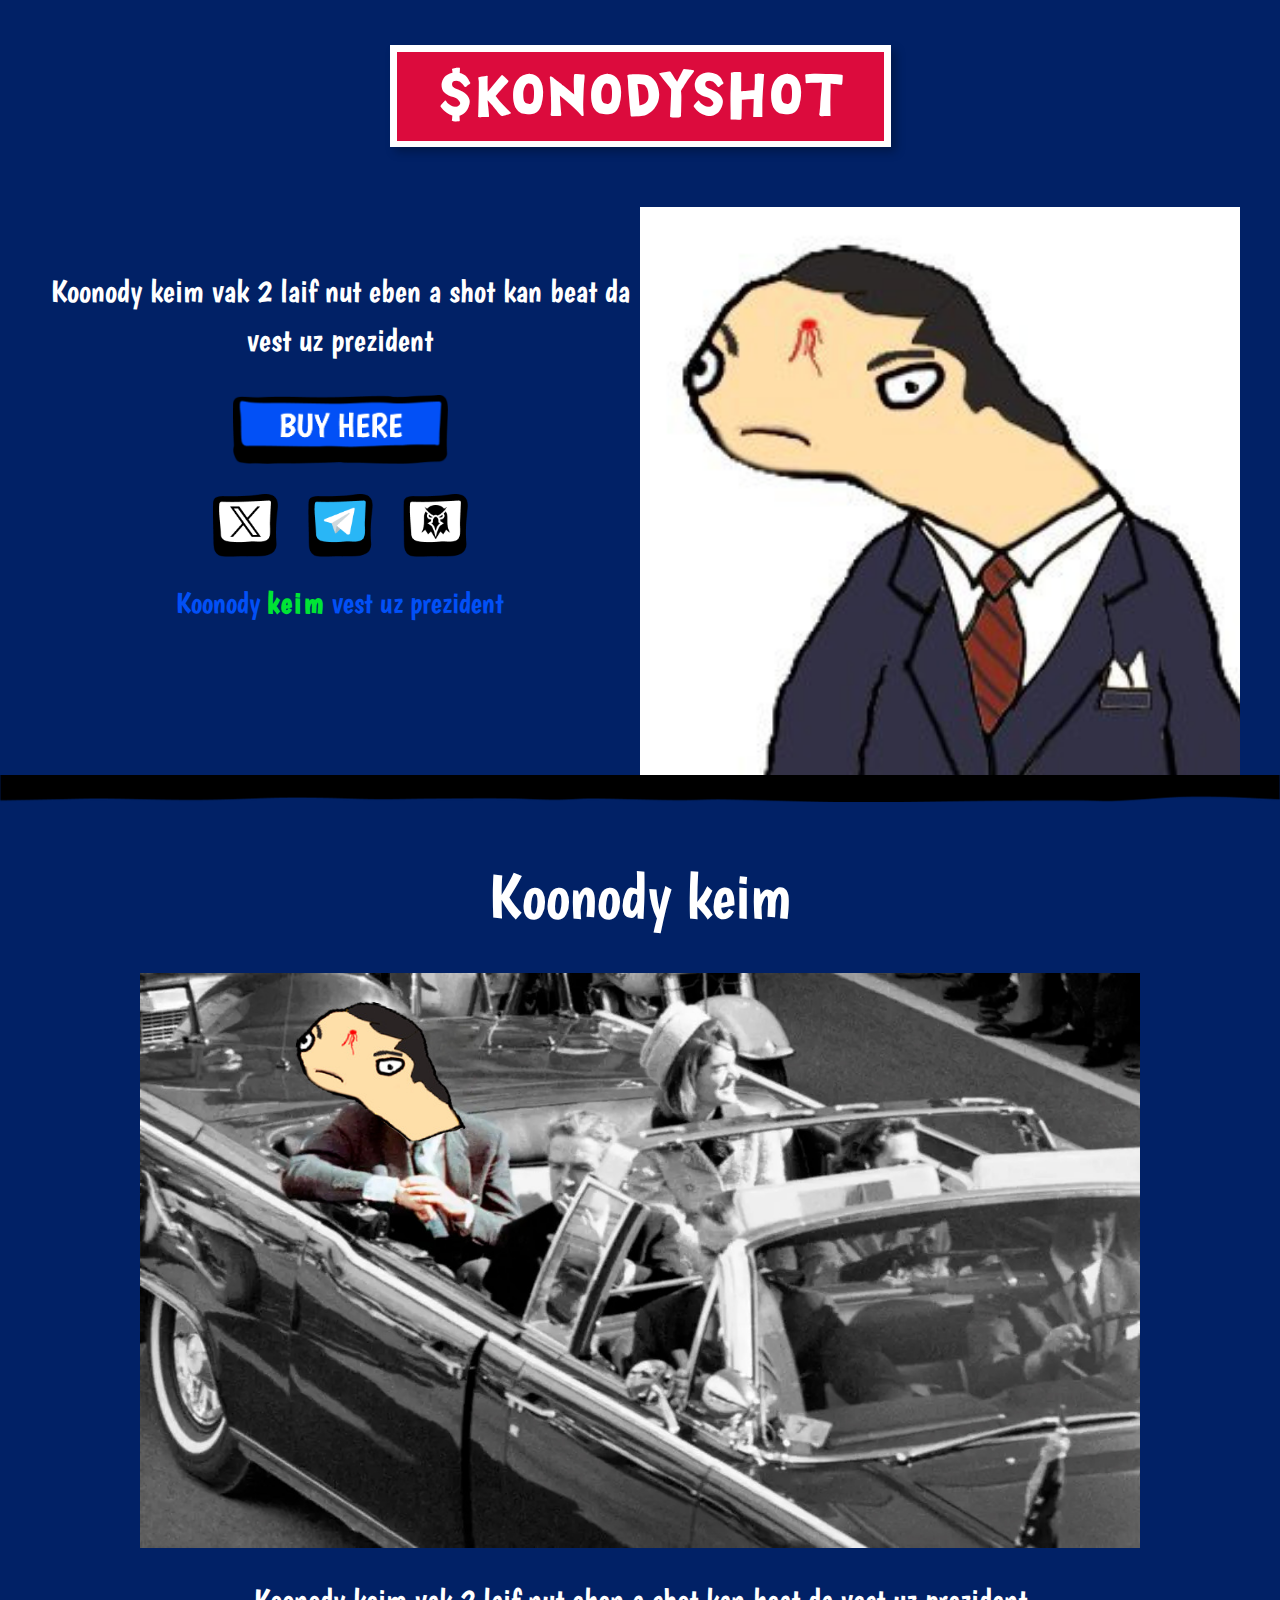
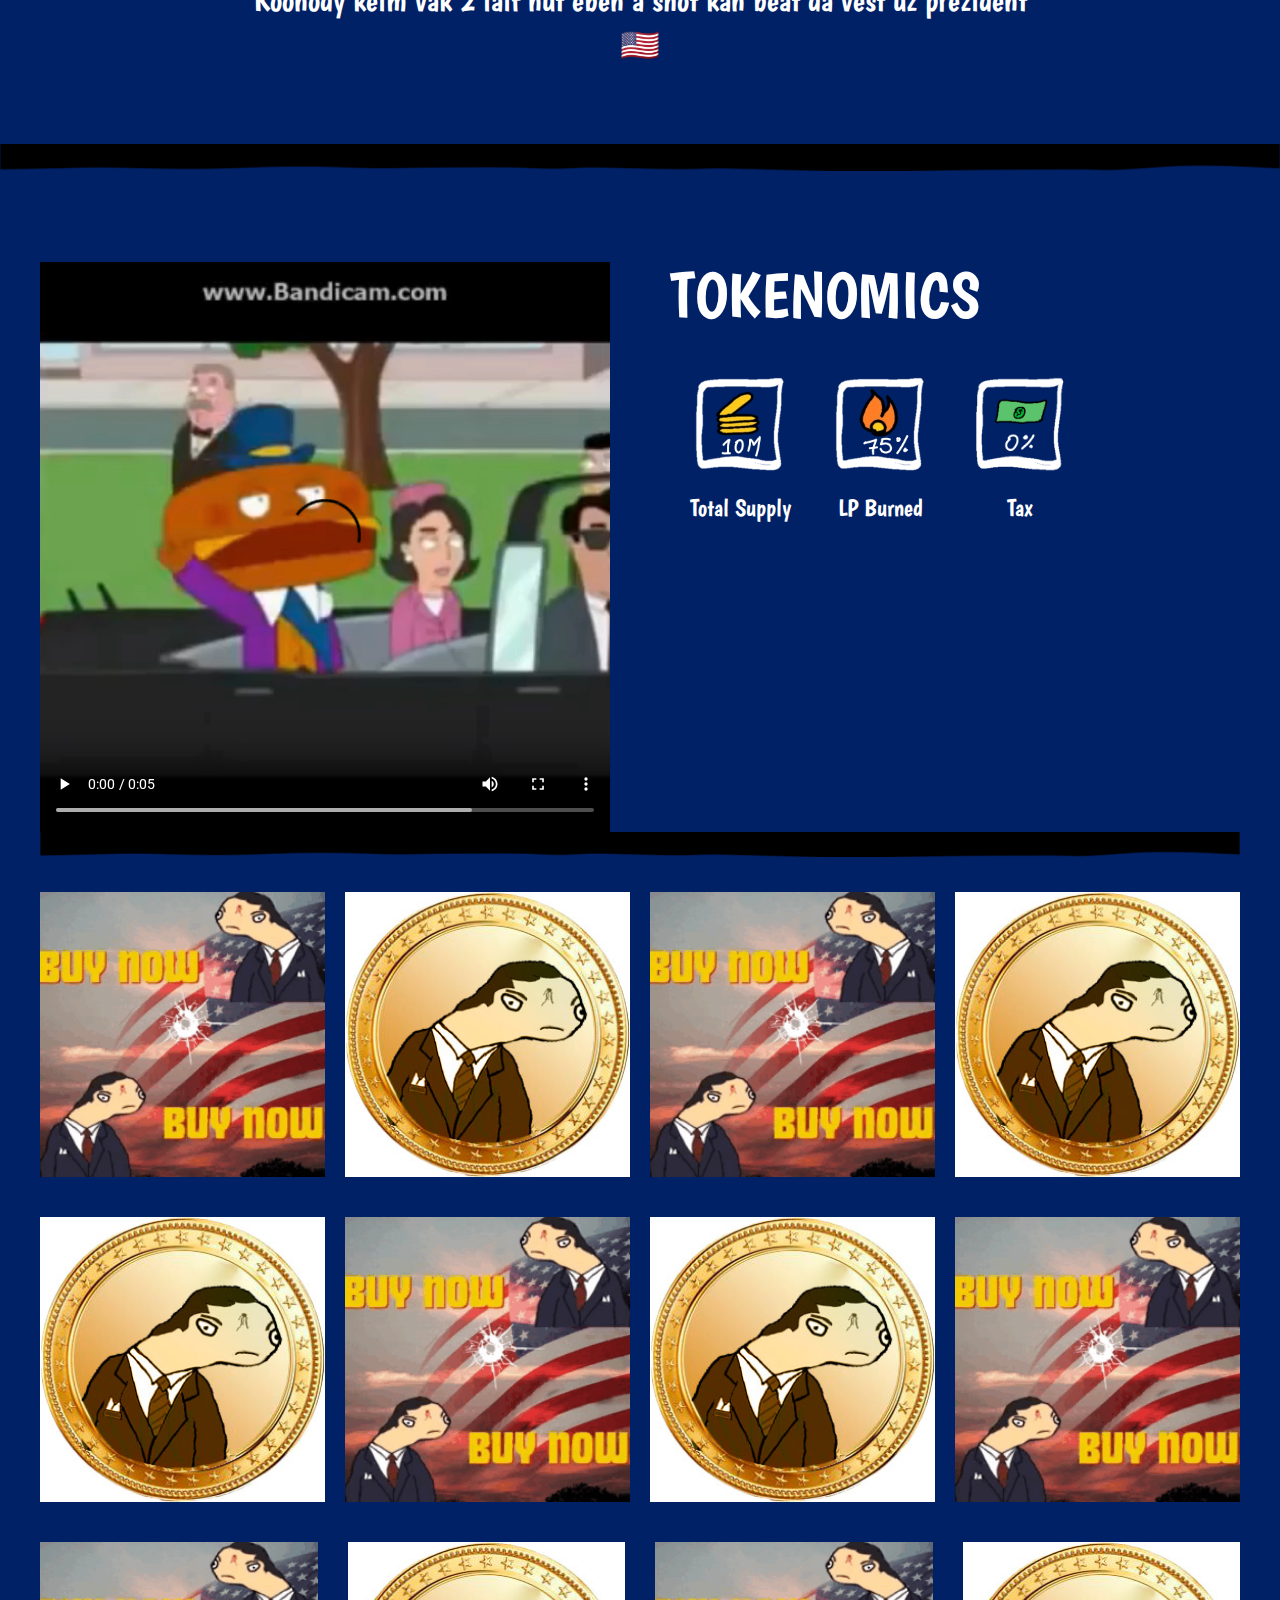
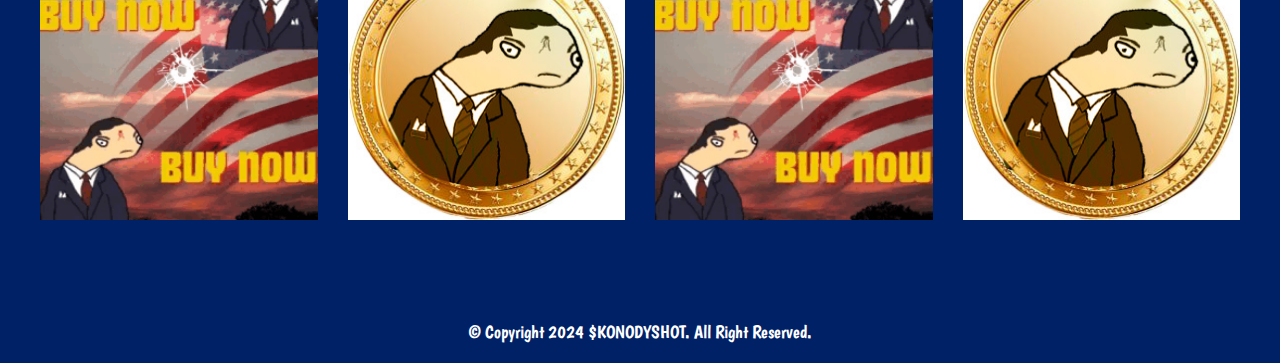
==== commit c4ebb2a9: "Update index.html" ====
--- a/index.html
+++ b/index.html
@@ -5,7 +5,7 @@
 <!-- Added by HTTrack --><meta http-equiv="content-type" content="text/html;charset=UTF-8" /><!-- /Added by HTTrack -->
 <head>
 	<meta charset="UTF-8">
-		<title>MAGAPUMP &#8211; Donald Pump</title>
+		<title>KONODY &#8211; SHOT</title>
 <meta name='robots' content='max-image-preview:large' />
 <link rel="alternate" type="application/rss+xml" title="MAGAPUMP &raquo; Feed" href="feed/index.html" />
 <link rel="alternate" type="application/rss+xml" title="MAGAPUMP &raquo; Comments Feed" href="comments/feed/index.html" />
@@ -354,4 +354,4 @@
 
 
 
-<!-- Page cached by LiteSpeed Cache 6.1 on 2024-04-09 10:54:55 -->+<!-- Page cached by LiteSpeed Cache 6.1 on 2024-04-09 10:54:55 -->
